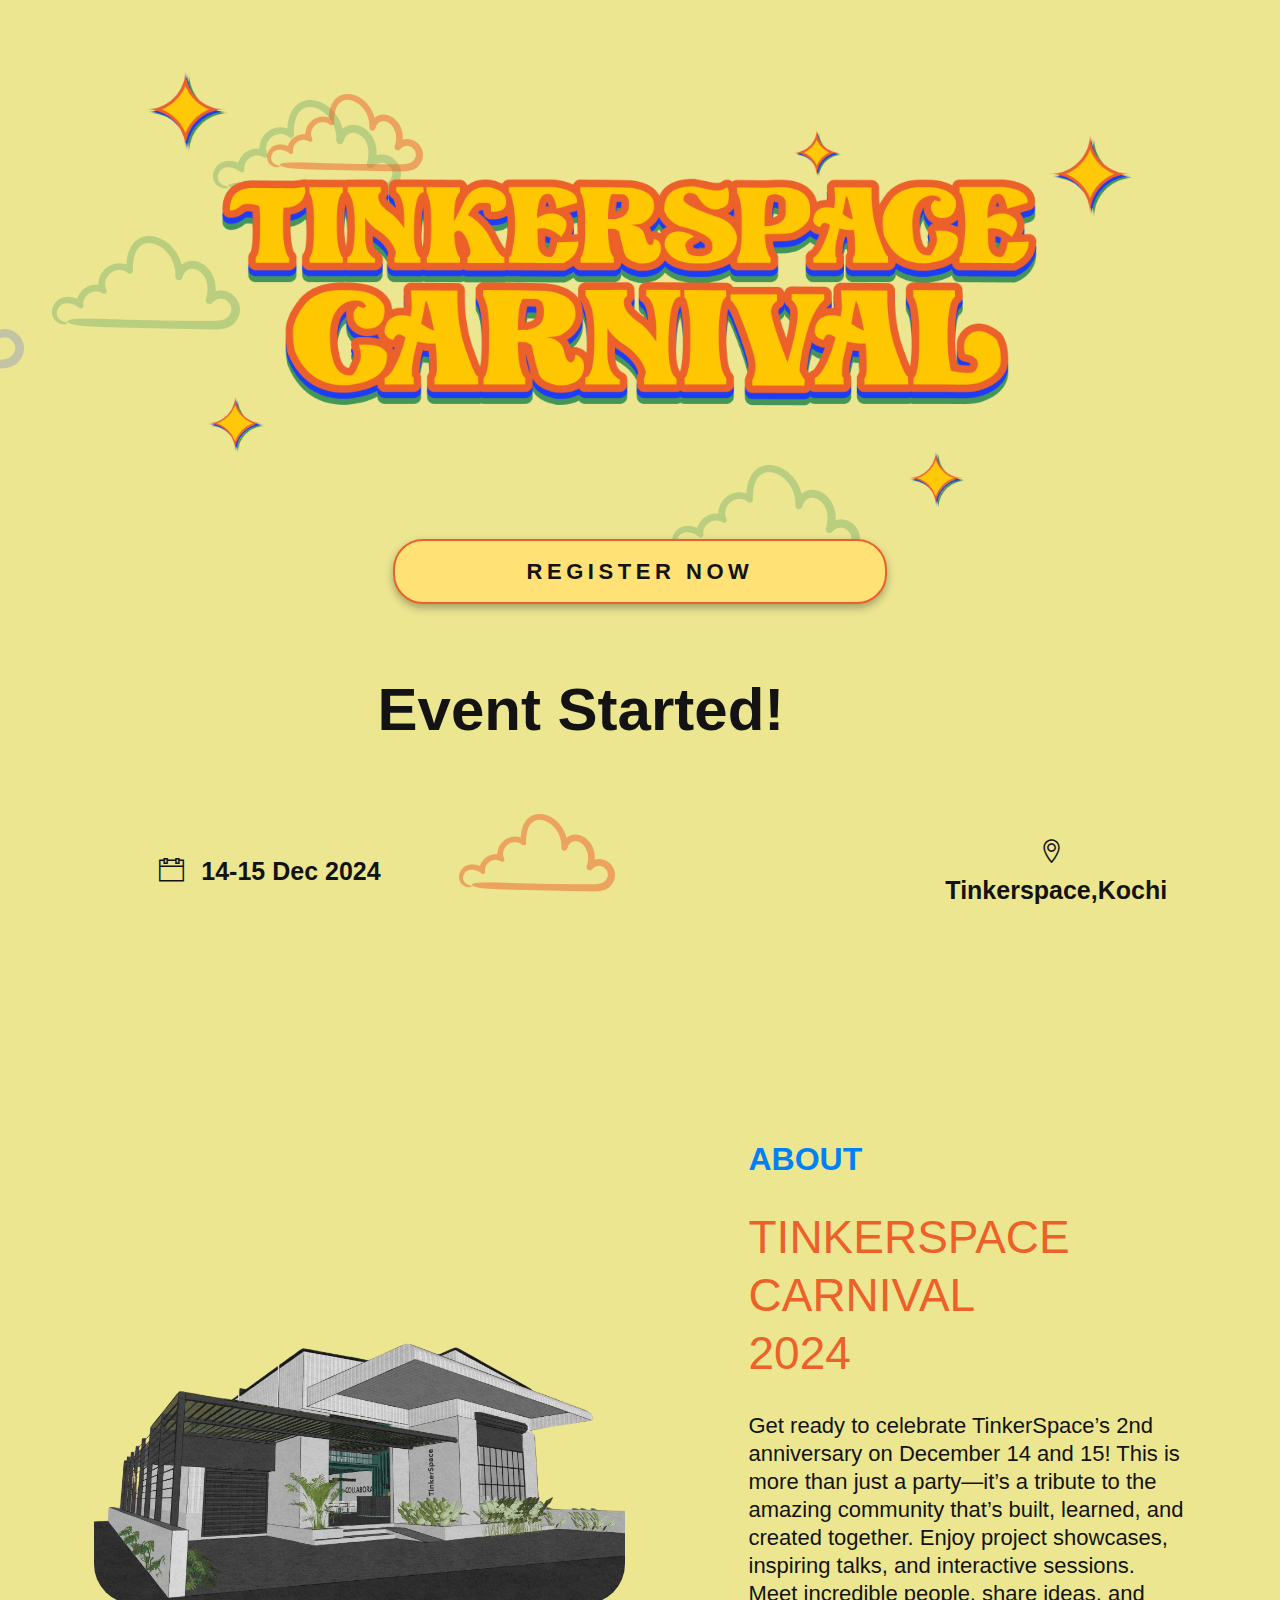
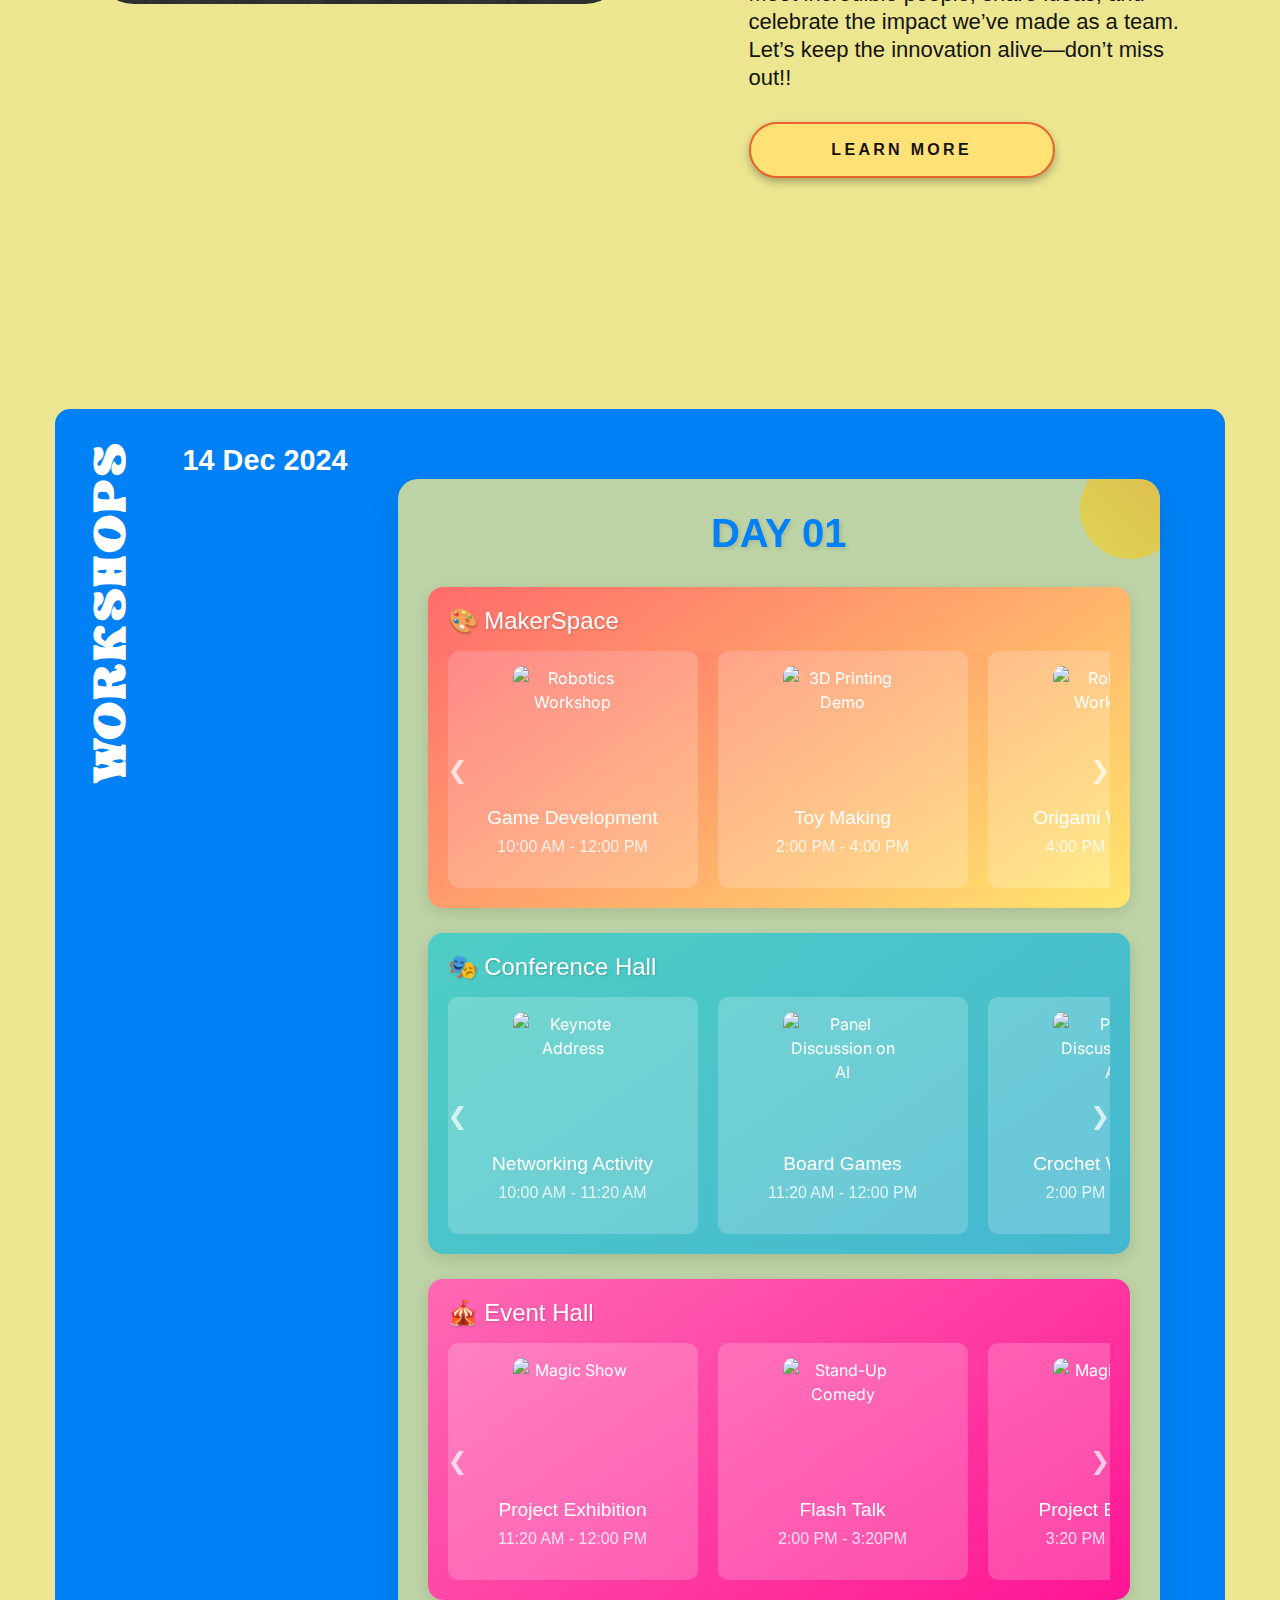
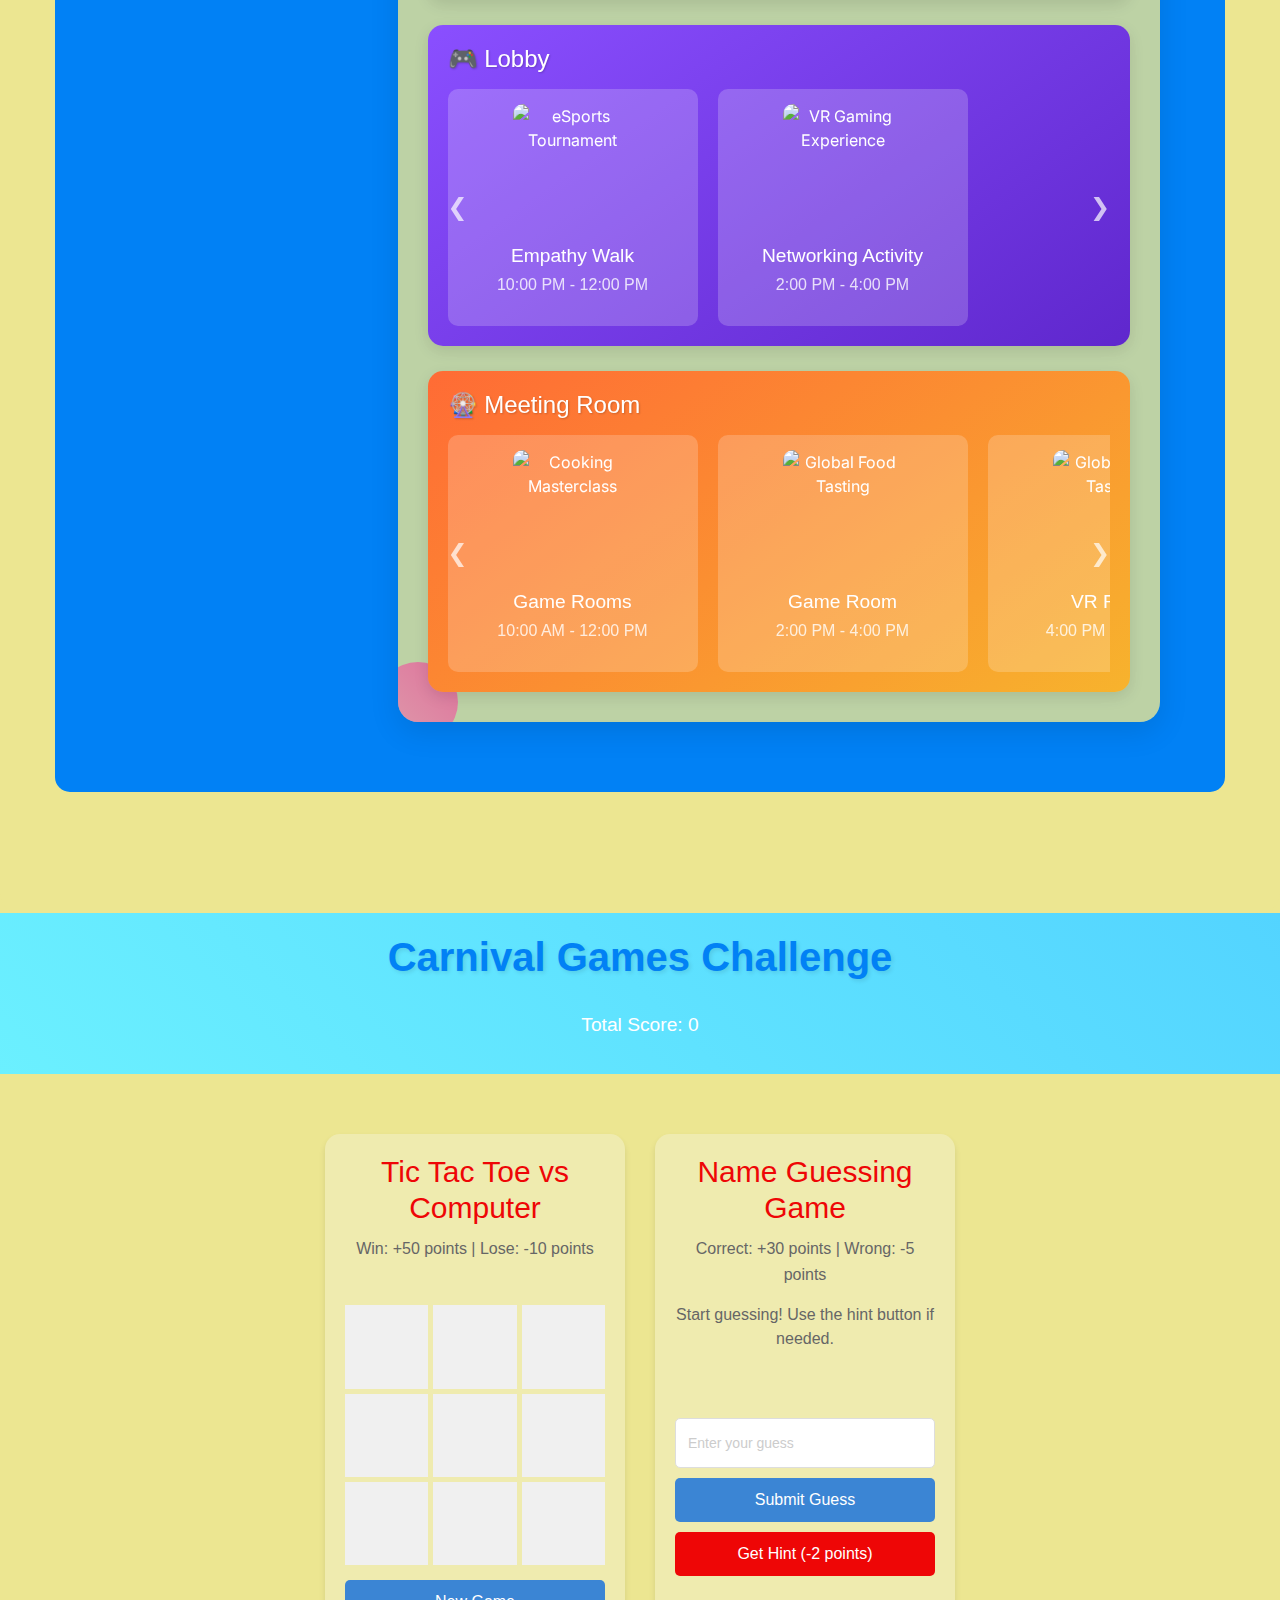
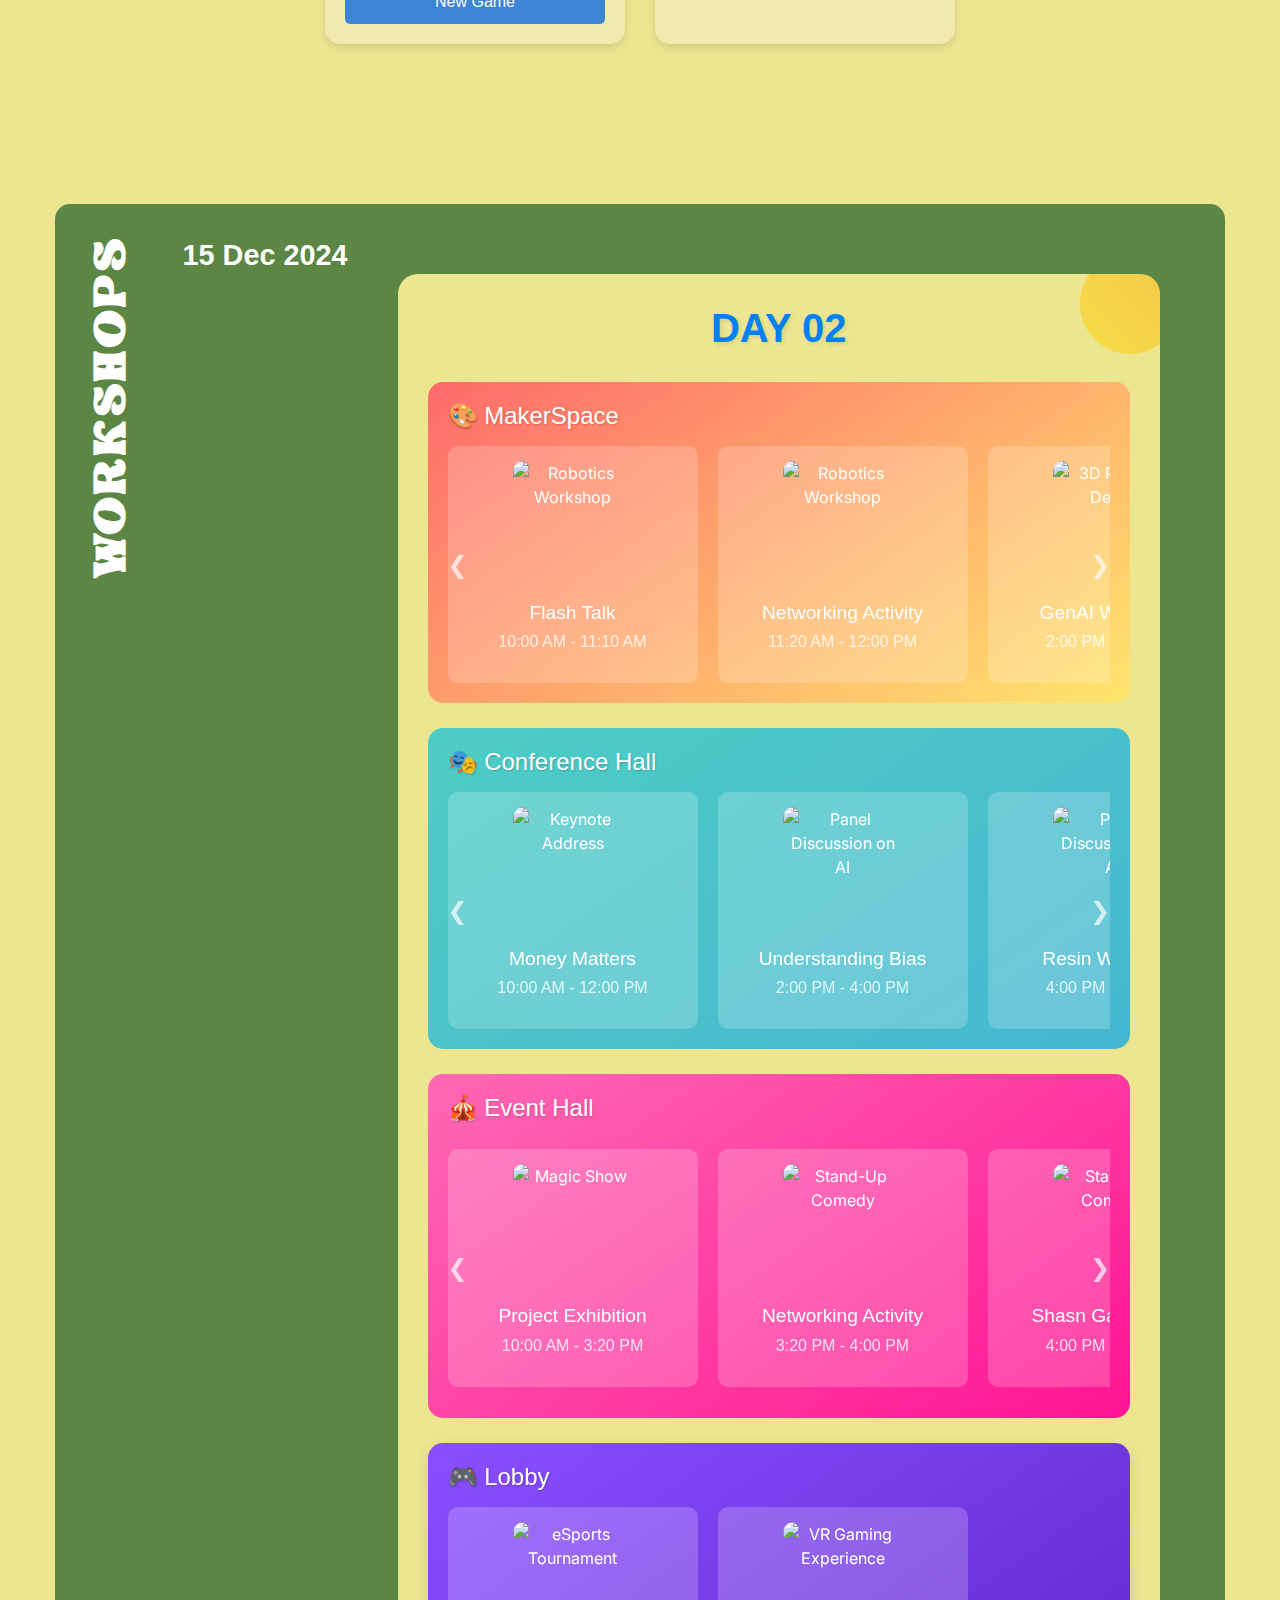
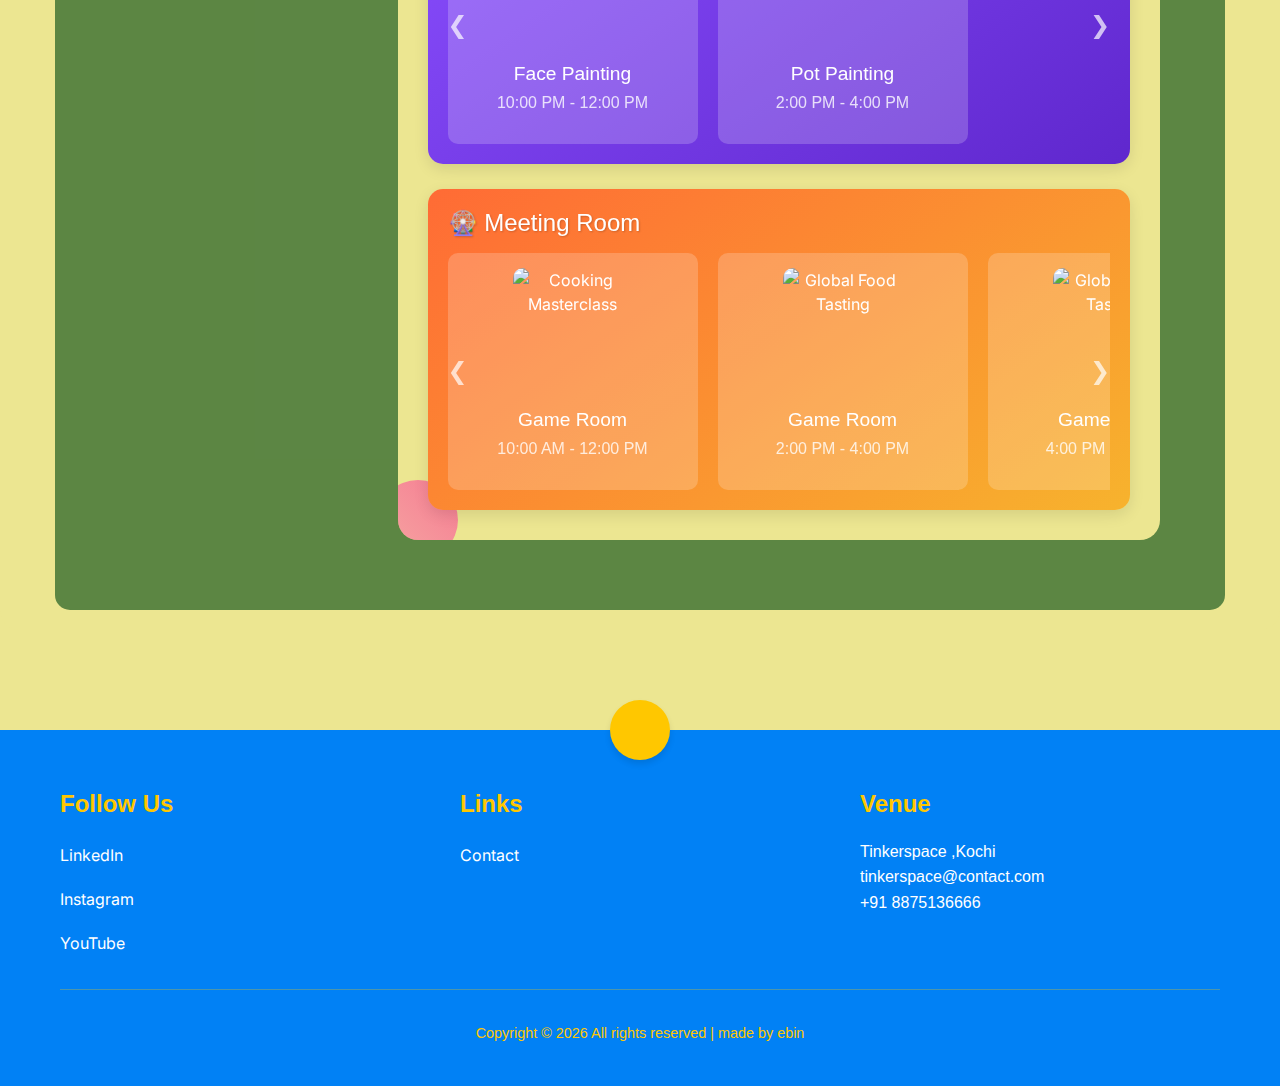
==== index.html @ ffd89ee0 "Update index.html" ====
<!DOCTYPE html>
<html class="no-js" lang="zxx">
  <head>
    <meta charset="utf-8" />
    <meta http-equiv="x-ua-compatible" content="ie=edge" />
    <title>Tinkerspace Carnival</title>
    <meta name="description" content="" />
    <meta name="viewport" content="width=device-width, initial-scale=1" />

    <!-- <link rel="manifest" href="site.webmanifest"> -->
    <link rel="shortcut icon" type="image/x-icon" href="img/favicon.png" />
    <!-- Place favicon.ico in the root directory -->

    <!-- CSS here -->
    <link rel="stylesheet" href="css/bootstrap.min.css" />
    <link rel="stylesheet" href="css/owl.carousel.min.css" />
    <link rel="stylesheet" href="css/magnific-popup.css" />
    <link rel="stylesheet" href="css/font-awesome.min.css" />
    <link rel="stylesheet" href="css/themify-icons.css" />
    <link rel="stylesheet" href="css/nice-select.css" />
    <link rel="stylesheet" href="css/flaticon.css" />
    <link rel="stylesheet" href="css/animate.css" />
    <link rel="stylesheet" href="css/style.css" />
    <link href="https://api.fontshare.com/v2/css?f[]=clash-display@300,400,500,600&display=swap" rel="stylesheet"> 
    <!-- <link rel="stylesheet" href="css/responsive.css"> -->
  </head>

  <body>
    
    <style>
        
        @import url('https://fonts.googleapis.com/css2?family=Inter:wght@400;600;800&display=swap');

        * {
            margin: 0;
            padding: 0;
            box-sizing: border-box;
        }

       

        @keyframes backgroundShift {
            0% { background-position: 0% 50%; }
            50% { background-position: 100% 50%; }
            100% { background-position: 0% 50%; }
        }

        @keyframes bounce {
            0%, 100% { transform: translateY(0); }
            50% { transform: translateY(-10px); }
        }

        @keyframes float {
            0%, 100% { transform: translateY(0); }
            50% { transform: translateY(-15px); }
        }

        .carnival-container {
            max-width: 1200px;
            width: 100%;
            padding: 30px;
            border-radius: 20px;
            background: rgba(236, 230, 145, 0.8);
            backdrop-filter: blur(10px);
            position: relative;
            overflow: hidden;
            box-shadow: 0 10px 30px rgba(0,0,0,0.1);
        }

        .decorative-circle-1, .decorative-circle-2 {
            position: absolute;
            border-radius: 50%;
            opacity: 0.5;
            z-index: -1;
        }

        .decorative-circle-1 {
            top: -20px;
            right: -20px;
            width: 100px;
            height: 100px;
            background: linear-gradient(45deg, #FFD700, #FFA500);
            animation: float 3s ease-in-out infinite;
        }

        .decorative-circle-2 {
            bottom: -20px;
            left: -20px;
            width: 80px;
            height: 80px;
            background: linear-gradient(45deg, #FF69B4, #FF1493);
            animation: float 4s ease-in-out infinite;
        }

        .carnival-title {
            color: #0181F5;
            text-align: center;
            margin-bottom: 30px;
            font-size: 2.5rem;
            font-weight: 800;
            text-shadow: 2px 2px 4px rgba(0,0,0,0.1);
            animation: bounce 2s ease-in-out infinite;
        }

        .events-grid {
            display: grid;
            gap: 25px;
        }

        .event-section {
            padding: 20px;
            border-radius: 15px;
            position: relative;
            overflow: hidden;
            box-shadow: 0 5px 15px rgba(0,0,0,0.1);
        }

        .event-section h3 {
            color: #fff;
            margin: 0 0 15px 0;
            font-size: 1.5rem;
            text-shadow: 1px 1px 2px rgba(0,0,0,0.2);
            display: flex;
            align-items: center;
        }

        .carousel {
            position: relative;
            width: 100%;
            overflow: hidden;
        }

        .carousel-container {
            display: flex;
            flex-direction: row;
            align-items: center;
            gap: 20px;
            transition: transform 0.5s ease;
            width: 100%;
        }

        .carousel-item {
            flex: 0 0 auto;
            display: flex;
            flex-direction: column;
            align-items: center;
            text-align: center;
            gap: 10px;
            background: rgba(255,255,255,0.2);
            padding: 15px;
            border-radius: 10px;
            width: 250px;
        }

        .carousel-item img {
            width: 120px;
            height: 120px;
            object-fit: cover;
            border-radius: 10px;
            margin-bottom: 10px;
        }

        .carousel-item div {
            display: flex;
            flex-direction: column;
            align-items: center;
            width: 100%;
        }

        .carousel-item h4 {
            color: #fff;
            margin-bottom: 5px;
            font-size: 1.2rem;
        }

        .carousel-item p {
            color: rgba(255,255,255,0.8);
            font-size: 1rem;
        }

        .carousel-button {
            position: absolute;
            top: 50%;
            transform: translateY(-50%);
            background: none;
            border: none;
            color: white;
            font-size: 24px;
            cursor: pointer;
            z-index: 10;
            opacity: 0.7;
            transition: opacity 0.3s ease;
        }

        .carousel-button:hover {
            opacity: 1;
        }

        .carousel-button.left {
            left: 0;
        }

        .carousel-button.right {
            right: 0;
        }

        #carousel-makespace { background: linear-gradient(145deg, #FF6B6B, #FFE66D); }
        #carousel-conference { background: linear-gradient(145deg, #4ECDC4, #45B7D1); }
   
  </style>

    <!-- slider_area_start -->
    <div
      class="slider_area slider_bg_1"
      style="display: flex; justify-content: space-evenly"
    >
      <div class="slider_text">
        <div class="container">
          <div class="position_relv">
            <!-- <h1 class="opcity_text d-none d-lg-block">CONFIRENCE</h1> -->
            <div class="row" style="display: flex; justify-content: center; ">
              <div class="col-xl-11">
                <div class="title_text">
                  <img src="./img/Group 52.png" alt="" />
                  <a href="https://app.tinkerhub.org/event/OCGC5CJ9HO" class="boxed-btn-white" target="_blank" rel="noopener noreferrer">REGISTER NOW</a>
                </div>
              </div>
            </div>
          </div>
        </div>
        <div class="clouds-container">
            <img src="./img/Vector (3).png" class="cloud" alt="Cloud 1" />
            <img src="./img/Vector (2).png" class="cloud" alt="Cloud 2" />
            <img src="./img/Vector (1).png" class="cloud" alt="Cloud 3" />
            <img src="./img/Vector (2).png" class="cloud" alt="Cloud 2" />
            <img src="./img/Vector (1).png" class="cloud" alt="Cloud 3" />
            <img src="./img/Vector (2).png" class="cloud" alt="Cloud 2" />

            
          </div>
      </div>

      <div class="countDOwn_area">
        <div
          class="container"
          style="display: flex;flex-direction: column; justify-content: space-between;align-items: center;">
          <div id="countdown" class="col-xl-3 col-md-6 col-lg-3" style="margin-bottom: 80px;">
    <span id="timer">
      <div class="timer-inner">
        <span class="time-unit">33<span class="time-label">D</span></span>
        <span class="time-unit">45<span class="time-label">H</span></span>
        <span class="time-unit">56<span class="time-label">M</span></span>
        <span class="time-unit">46<span class="time-label">S</span></span>
    </div>
    </span>
</div>
<div class="location">
  <div class="col-xl-4 col-md-6 col-lg-4">
    <div class="single_date">
      <i class="ti-calendar"></i>
      <span>14-15 Dec 2024</span>
    </div>

  </div>
  <div class="col-xl-3 col-md-6 col-lg-3">


    <div class="single_date">
      <i class="ti-location-pin"></i>
      <a href="https://maps.app.goo.gl/u5Buiwaz6CkWv7rTA" target="_blank" rel="noopener noreferrer">Tinkerspace,Kochi</a>
      <!-- <span>City Hall, New York City</span> -->
    </div>
  </div>
</div>

          <!-- <div class="col-xl-5 col-md-12 col-lg-5">
                        <span id="clock"></span>
                    </div> -->
          
        </div>
      </div>
    </div>
    <!-- slider_area_end -->

    <!-- about_area_start -->
    <div class="about_area">
      <div class="shape-1 d-none d-xl-block">
        <img src="img/about/shap1.png" alt="" />
      </div>
      <div class="shape-2 d-none d-xl-block">
        <img src="img/about/shap2.png" alt="" />
      </div>
      <div class="container" style="max-width: 90%;">
        <div class="row align-items-center">
          <div class="col-xl-6 col-md-6">
            <div class="about_thumb">
              <img src="img/tinkerspacedd41ed-removebg.png" alt="" />
            </div>
          </div>
          <div class="col-xl-5 offset-xl-1 col-md-6">
            <div class="about_info">
              <div class="section_title">
                <h2 style="color:  #0181F5; margin-bottom: 30px; font-size: 2.0rem; font-weight: 900; position: relative; ">
                  ABOUT 
             </h2>
                <h3>
                  TINKERSPACE <br />
                  CARNIVAL<br />
                  2024
                </h3>
              </div>
              <p>
                Get ready to celebrate TinkerSpace’s 2nd anniversary on December 14 and 15! This is more than just a party—it’s a tribute to the amazing community that’s built, learned, and created together. Enjoy project showcases, inspiring talks, and interactive sessions. Meet incredible people, share ideas, and celebrate the impact we’ve made as a team. Let’s keep the innovation alive—don’t miss out!!
              </p>
              <a href="https://tinkerhub.frappe.cloud/tinkerspace" class="boxed-btn-white about" target="_blank" rel="noopener noreferrer">LEARN MORE</a>
            </div>
          </div>
        </div>
      </div>
    </div>
    <!-- about_area_end -->




<!-- Event Area Section -->
<div class="event_area" style="background-color: #ece691; padding:1px; border-radius: 20px;">
  <div class="container" style="max-width: 1200px; margin: auto;">
    <!-- Header Section -->
    <div class="double_line">
      <div class="row" style="background-color: #0181F5; border-radius: 15px; padding: 30px;">
        <h1 class="vr_text d-lg-block" style="color: #fff; font-size: 2.5rem; letter-spacing: 5px; text-align: center; margin-bottom: 30px;">WORKSHOPS</h1>

        <!-- Date Section -->
        <div class="col-xl-3 col-lg-3" style="text-align: center;">
          <div class="date" style="color: #fff; font-size: 1.8rem; font-weight: bold;">14 Dec 2024</div>
        </div>

        <!-- Day Information -->
        <div class="col-xl-9 col-lg-9" style="color: #fff;">
          <!-- Workshop Sessions -->
         
          <section style="font-family: 'Inter', system-ui, -apple-system, sans-serif;
         
          min-height: 100vh;
          display: flex;
          justify-content: center;
          align-items: center;
          padding: 40px 20px;
          animation: backgroundShift 20s ease infinite; ">
            <div class="carnival-container">
                <div class="decorative-circle-1"></div>
                <div class="decorative-circle-2"></div>
                
                <h2 class="carnival-title">DAY 01 </h2>
                
                <div class="events-grid">
                    <!-- MakerSpace Section -->
                    <div class="event-section" style="background: linear-gradient(145deg, #FF6B6B, #FFE66D);">
                        <h3>🎨 MakerSpace</h3>
                        <div class="carousel" id="carousel-makespace">
                            <div class="carousel-container">
                                <div class="carousel-item">
                                    <img src="https://i.ibb.co/mHPHfDj/game-design.png" alt="Robotics Workshop">
                                    <div>
                                        <h4>Game Development</h4>
                                        <p>10:00 AM - 12:00 PM</p>
                                    </div>
                                </div>
                                <div class="carousel-item">
                                    <img src="https://i.ibb.co/Vgpb174/Instagram-post-18-8.png" alt="3D Printing Demo">
                                    <div>
                                        <h4>Toy Making</h4>
                                        <p>2:00 PM - 4:00 PM</p>
                                    </div>
                                </div>
                                <div class="carousel-item">
                                  <img src="https://i.ibb.co/Bs37chd/origami.png" alt="Robotics Workshop">
                                  <div>
                                      <h4>Origami Workshop</h4>
                                      <p>4:00 PM - 6:00 PM</p>
                                  </div>
                              </div>
                            </div>
                            <button class="carousel-button left" onclick="moveCarousel('carousel-makespace', 'left')">&#10094;</button>
                            <button class="carousel-button right" onclick="moveCarousel('carousel-makespace', 'right')">&#10095;</button>
                        </div>
                    </div>
        
                    <!-- Conference Hall Section -->
                    <div class="event-section" style="background: linear-gradient(145deg, #4ECDC4, #45B7D1);">
                        <h3>🎭 Conference Hall</h3>
                        <div class="carousel" id="carousel-conference">
                            <div class="carousel-container">
                                <div class="carousel-item">
                                    <img src="https://www.eventible.com/learning/wp-content/uploads/2023/08/panel-discussions-1024x517.png" alt="Keynote Address">
                                    <div>
                                        <h4>Networking Activity</h4>
                                        <p>10:00 AM - 11:20 AM</p>
                                    </div>
                                </div>
                                <div class="carousel-item">
                                    <img src="https://encrypted-tbn0.gstatic.com/images?q=tbn:ANd9GcRZAAQewtAO_UjGYnnHoAHEwduPutz80Muf2g&s" alt="Panel Discussion on AI">
                                    <div>
                                        <h4>Board Games</h4>
                                        <p>11:20 AM -  12:00 PM</p>
                                    </div>
                                </div>
                                <div class="carousel-item">
                                  <img src="https://i.ibb.co/mbthGF1/crochet.png" alt="Panel Discussion on AI">
                                  <div>
                                      <h4>Crochet Workshop</h4>
                                      <p>2:00 PM -  4:00 PM</p>
                                  </div>
                              </div>
                              <div class="carousel-item">
                                <img src="https://media.licdn.com/dms/image/v2/D5622AQHCzC59LQEA4A/feedshare-shrink_800/feedshare-shrink_800/0/1733634916537?e=2147483647&v=beta&t=KnzVZKJSzAFVcW3_v2NfNRe312MQJwdpftwUKFp0TUw" alt="Panel Discussion on AI">
                                <div>
                                    <h4>Design Literacy</h4>
                                    <p>4:00 PM -  6:00 PM</p>
                                </div>
                            </div>
                            </div>
                            <button class="carousel-button left" onclick="moveCarousel('carousel-conference', 'left')">&#10094;</button>
                            <button class="carousel-button right" onclick="moveCarousel('carousel-conference', 'right')">&#10095;</button>
                        </div>
                    </div>
        
                    <!-- Event Hall Section -->
                    <div class="event-section" style="background: linear-gradient(145deg, #FF69B4, #FF1493);">
                        <h3>🎪 Event Hall</h3>
                        <div class="carousel" id="carousel-event">
                            <div class="carousel-container">
                                <div class="carousel-item">
                                    <img src="https://pbs.twimg.com/media/GeGdTsQakAIBjwJ.jpg" alt="Magic Show">
                                    <div>
                                        <h4>Project Exhibition</h4>
                                        <p>11:20 AM - 12:00 PM</p>
                                    </div>
                                </div>
                                <div class="carousel-item">
                                    <img src="https://i.ibb.co/9nn7CNt/flash.png" alt="Stand-Up Comedy">
                                    <div>
                                        <h4>Flash Talk</h4>
                                        <p>2:00 PM - 3:20PM</p>
                                    </div>
                                </div>
                                <div class="carousel-item">
                                    <img src="https://pbs.twimg.com/media/GeGdTsQakAIBjwJ.jpg" alt="Magic Show">
                                    <div>
                                        <h4>Project Exhibition</h4>
                                        <p>3:20 PM - 4:00 PM</p>
                                    </div>
                                </div>
                                <div class="carousel-item">
                                  <img src="https://i.ibb.co/9nn7CNt/flash.png" alt="Stand-Up Comedy">
                                  <div>
                                      <h4>Flash Talk</h4>
                                      <p>4:00 PM - 5:20PM</p>
                                  </div>
                              </div>
                              <div class="carousel-item">
                                <img src="https://www.eventible.com/learning/wp-content/uploads/2023/08/panel-discussions-1024x517.png" alt="Keynote Address">
                                <div>
                                    <h4>Networking Activity</h4>
                                    <p>5:20 PM - 6:00 PM</p>
                                </div>
                            </div>
                            <div class="carousel-item">
                              <img src="https://media.licdn.com/dms/image/v2/D5622AQEnWeGJ3MuwIQ/feedshare-shrink_800/feedshare-shrink_800/0/1733761893569?e=2147483647&v=beta&t=COiPd68nV9meqPE1lIAk_wYladBfWZRkH2aDj1lpqaQ" alt="Keynote Address">
                              <div>
                                  <h4>Saas Tech Stand-Up </h4>
                                  <p>6:00 PM - 8:00 PM</p>
                              </div>
                          </div>
                            </div>
                            <button class="carousel-button left" onclick="moveCarousel('carousel-event', 'left')">&#10094;</button>
                            <button class="carousel-button right" onclick="moveCarousel('carousel-event', 'right')">&#10095;</button>
                        </div>
                    </div>

                                <!-- Lobby -->
            <div class="event-section" style="background: linear-gradient(145deg, #8A4FFF, #5F27CD);">
              <h3>🎮 Lobby</h3>
              <div class="carousel" id="carousel-gaming">
                  <div class="carousel-container">
                      <div class="carousel-item">
                          <img src="https://ucare.inhersight.com/782902c7-fda7-461e-9086-d8b2e01445fe/-/format/auto/-/quality/lighter/-/progressive/yes/-/resize/800x/" alt="eSports Tournament">
                          <div>
                              <h4>Empathy Walk</h4>
                              <p>10:00 PM - 12:00 PM</p>
                          </div>
                      </div>
                      <div class="carousel-item">
                          <img src="https://www.eventible.com/learning/wp-content/uploads/2023/08/panel-discussions-1024x517.png" alt="VR Gaming Experience">
                          <div>
                              <h4>Networking Activity</h4>
                              <p>2:00 PM - 4:00 PM</p>
                          </div>
                      </div>
                  </div>
                  <button class="carousel-button left" onclick="moveCarousel('carousel-gaming', 'left')">&#10094;</button>
                  <button class="carousel-button right" onclick="moveCarousel('carousel-gaming', 'right')">&#10095;</button>
              </div>
          </div>

          <!-- Meeting Room -->
          <div class="event-section" style="background: linear-gradient(145deg, #FF6B35, #F7B32D);">
              <h3> 🎡  Meeting Room</h3>
              <div class="carousel" id="carousel-food">
                  <div class="carousel-container">
                      <div class="carousel-item">
                          <img src="https://img.freepik.com/free-vector/cartoon-gamer-room-illustration_23-2148916747.jpg" alt="Cooking Masterclass">
                          <div>
                              <h4>Game Rooms</h4>
                              <p>10:00 AM - 12:00 PM</p>
                          </div>
                      </div>
                      <div class="carousel-item">
                          <img src="https://encrypted-tbn0.gstatic.com/images?q=tbn:ANd9GcQZxhqwUj0ZR-XEw0D9sSRj2-Jb-siZb_VrkQ&s" alt="Global Food Tasting">
                          <div>
                              <h4>Game Room</h4>
                              <p>2:00 PM - 4:00 PM</p>
                          </div>
                      </div>

                      <div class="carousel-item">
                        <img src="https://bloximages.newyork1.vip.townnews.com/appeal-democrat.com/content/tncms/assets/v3/editorial/6/74/674fceba-db22-11ed-b4e4-fb89fe525939/6439ec40ac95d.image.jpg?resize=1200%2C900" alt="Global Food Tasting">
                        <div>
                            <h4>VR Room</h4>
                            <p>4:00 PM - 6:00 PM</p>
                        </div>
                    </div>
                  </div>
                  <button class="carousel-button left" onclick="moveCarousel('carousel-food', 'left')">&#10094;</button>
                  <button class="carousel-button right" onclick="moveCarousel('carousel-food', 'right')">&#10095;</button>
              </div>
          </div>
                </div>
            </div>
        
            <script>
                function moveCarousel(carouselId, direction) {
                    const carousel = document.getElementById(carouselId);
                    const carouselContainer = carousel.querySelector('.carousel-container');
                    const items = carouselContainer.querySelectorAll('.carousel-item');
                    let currentIndex = parseInt(carousel.dataset.index) || 0;
        
                    if (direction === 'left') {
                        currentIndex = (currentIndex === 0) ? items.length - 1 : currentIndex - 1;
                    } else {
                        currentIndex = (currentIndex === items.length - 1) ? 0 : currentIndex + 1;
                    }
        
                    carousel.dataset.index = currentIndex;
                    const offset = -currentIndex * (items[0].offsetWidth + 20);
                    carouselContainer.style.transform = `translateX(${offset}px)`;
                }
            </script>
        </section>

        </div>
      </div>
    </div>
  </div>
</div>
















<section style="font-family: 'Arial', sans-serif; background: #ece691; margin: 0; padding: 0;">
  <!-- Header -->
  <header style="background: linear-gradient(45deg, #6bf0ff, #53d4ff); color: white; text-align: center; padding: 20px;">
      <h1 style="margin: 0; text-shadow: 2px 2px 4px rgba(0,0,0,0.3);"></h1>
      <h2 class="carnival-title">Carnival Games Challenge</h2>
      <div style="margin: 15px 0; font-size: 1.2em;">
          Total Score: <span id="total-score">0</span>
      </div>
  </header>

  <!-- Games Container -->
  <div style="display: flex; flex-wrap: wrap; justify-content: center; gap: 30px; padding: 60px;">
      <!-- Tic Tac Toe -->
      <div style="background: #efebaf; padding: 20px; border-radius: 15px; box-shadow: 0 4px 6px rgba(0,0,0,0.1); width: 300px;">
          <h2 style="color: #ee0606; text-align: center; margin-bottom: 10px;">Tic Tac Toe vs Computer</h2>
          <p style="text-align: center; color: #666;">Win: +50 points | Lose: -10 points</p>
          <div id="game-status" style="text-align: center; margin: 10px 0; min-height: 20px; color: #3b85d4; font-weight: bold;"></div>
          <div id="tictactoe" style="display: grid; grid-template-columns: repeat(3, 1fr); gap: 5px; margin-bottom: 15px;">
          </div>
          <button onclick="resetTicTacToe()" style="width: 100%; background-color: #3b85d4; color: white; border: none; padding: 10px; border-radius: 5px; cursor: pointer;">
              New Game
          </button>
      </div>

      <!-- Name Guessing Game -->
      <div style="background-color: #efebaf; padding: 20px; border-radius: 15px; box-shadow: 0 4px 6px rgba(0,0,0,0.1); width: 300px;">
          <h2 style="color:#ee0606; text-align: center; margin-bottom: 10px;">Name Guessing Game</h2>
          <p style="text-align: center; color: #666;">Correct: +30 points | Wrong: -5 points</p>
          <div id="name-hints" style="text-align: center; margin: 15px 0; min-height: 60px; color: #666;"></div>
          <div id="name-feedback" style="text-align: center; margin: 10px 0; min-height: 20px; font-weight: bold;"></div>
          <input type="text" id="name-guess" style="width: 100%; padding: 12px; margin: 10px 0; border: 1px solid #ddd; border-radius: 5px;" placeholder="Enter your guess">
          <button onclick="checkName()" style=" width: 100%; background-color: #3b85d4; color: white; border: none; padding: 10px; border-radius: 5px; cursor: pointer; margin-bottom: 10px;">
              Submit Guess
          </button>
          <button onclick="getHint()" style="width: 100%; background-color: #ee0606; color: white; border: none; padding: 10px; border-radius: 5px; cursor: pointer;">
              Get Hint (-2 points)
          </button>
      </div>
  </div>

  <script>
      let totalScore = 0;
      
      // Tic Tac Toe Implementation
      let gameBoard = ['', '', '', '', '', '', '', '', ''];
      let gameActive = true;
      const winPatterns = [
          [0, 1, 2], [3, 4, 5], [6, 7, 8],
          [0, 3, 6], [1, 4, 7], [2, 5, 8],
          [0, 4, 8], [2, 4, 6]
      ];

      function createTicTacToe() {
          const board = document.getElementById('tictactoe');
          board.innerHTML = '';
          for (let i = 0; i < 9; i++) {
              const cell = document.createElement('div');
              cell.style.backgroundColor = '#f0f0f0';
              cell.style.aspectRatio = '1';
              cell.style.display = 'flex';
              cell.style.alignItems = 'center';
              cell.style.justifyContent = 'center';
              cell.style.fontSize = '2em';
              cell.style.cursor = 'pointer';
              cell.onclick = () => makeMove(i);
              board.appendChild(cell);
          }
          updateBoard();
      }

      function makeMove(index) {
          if (gameBoard[index] === '' && gameActive) {
              gameBoard[index] = 'X';
              updateBoard();
              
              if (checkWinner('X')) {
                  document.getElementById('game-status').textContent = 'You Won! 🎉';
                  document.getElementById('game-status').style.color = '#4ECDC4';
                  updateScore(50);
                  gameActive = false;
                  return;
              }
              
              if (gameBoard.includes('')) {
                  setTimeout(computerMove, 500);
              } else {
                  document.getElementById('game-status').textContent = "It's a Draw!";
                  gameActive = false;
              }
          }
      }

      function computerMove() {
          // Try to win
          for (let i = 0; i < 9; i++) {
              if (gameBoard[i] === '') {
                  gameBoard[i] = 'O';
                  if (checkWinner('O')) {
                      updateBoard();
                      document.getElementById('game-status').textContent = 'Computer Wins!';
                      document.getElementById('game-status').style.color = '#FF6B6B';
                      updateScore(-10);
                      gameActive = false;
                      return;
                  }
                  gameBoard[i] = '';
              }
          }

          // Try to block player
          for (let i = 0; i < 9; i++) {
              if (gameBoard[i] === '') {
                  gameBoard[i] = 'X';
                  if (checkWinner('X')) {
                      gameBoard[i] = 'O';
                      updateBoard();
                      return;
                  }
                  gameBoard[i] = '';
              }
          }

          // Take center if available
          if (gameBoard[4] === '') {
              gameBoard[4] = 'O';
              updateBoard();
              return;
          }

          // Take random available spot
          let emptyCells = gameBoard.reduce((acc, cell, idx) => 
              cell === '' ? [...acc, idx] : acc, []);
          let randomCell = emptyCells[Math.floor(Math.random() * emptyCells.length)];
          gameBoard[randomCell] = 'O';
          updateBoard();
      }

      function checkWinner(player) {
          return winPatterns.some(pattern => 
              pattern.every(index => gameBoard[index] === player)
          );
      }

      function updateBoard() {
          const cells = document.getElementById('tictactoe').children;
          for (let i = 0; i < cells.length; i++) {
              cells[i].textContent = gameBoard[i];
              if (gameBoard[i] === 'X') {
                  cells[i].style.color = '#4ECDC4';
              } else if (gameBoard[i] === 'O') {
                  cells[i].style.color = '#FF6B6B';
              }
          }
      }

      function resetTicTacToe() {
          gameBoard = ['', '', '', '', '', '', '', '', ''];
          gameActive = true;
          document.getElementById('game-status').textContent = '';
          createTicTacToe();
      }

      // Name Guessing Game Implementation
      const names = [
    { name: 'ALBERT EINSTEIN', hints: ['Famous physicist', 'Developed theory of relativity', 'E = mc²', 'German-born scientist', 'Nobel laureate in Physics'] },
    { name: 'WILLIAM SHAKESPEARE', hints: ['Famous playwright', 'Wrote Romeo and Juliet', 'The Bard', 'From Stratford-upon-Avon', 'Author of 39 plays'] },
    { name: 'LUDWIG VAN BEETHOVEN', hints: ['Classical composer', 'Became deaf', 'Wrote Ninth Symphony', 'German composer', 'Bridge between Classical and Romantic eras'] },
    { name: 'MARTIN LUTHER KING JR.', hints: ['Civil rights leader', 'Famous for his “I Have a Dream” speech', 'Advocated for nonviolent protest', 'Awarded the Nobel Peace Prize'] },
    { name: 'ISAAC NEWTON', hints: ['Mathematician and physicist', 'Formulated the laws of motion', 'Invented calculus', 'Author of Principia Mathematica'] },
    { name: 'CHARLES DARWIN', hints: ['Naturalist', 'Developed the theory of evolution', 'Wrote On the Origin of Species', 'Studied finches in the Galapagos'] },
    { name: 'MARIE CURIE', hints: ['Physicist and chemist', 'Pioneered research on radioactivity', 'First woman to win a Nobel Prize', 'Conducted research on radium and polonium'] },
    { name: 'FLORENCE NIGHTINGALE', hints: ['Founder of modern nursing', 'Pioneered nursing education', 'Improved sanitation in hospitals', 'Known as the Lady with the Lamp'] },
    { name: 'WALTER DISNEY', hints: ['Animator and film producer', 'Founder of The Walt Disney Company', 'Created Mickey Mouse', 'Revolutionized animated films'] },
    { name: 'PABLO PICASSO', hints: ['Spanish painter', 'Co-founder of Cubism', 'Created the painting Guernica', 'One of the most influential artists of the 20th century'] },
    { name: 'LEONARDO DA VINCI', hints: ['Renaissance polymath', 'Artist of Mona Lisa and The Last Supper', 'Inventor, engineer, and architect', 'Known for his notebooks filled with sketches'] },
    { name: 'GALILEO GALILEI', hints: ['Italian astronomer', 'Made significant improvements to the telescope', 'Father of modern science', 'Supported the heliocentric model of the solar system'] }
];
      
      let currentName = null;
      let currentHints = [];
      let hintIndex = 0;

      function startNameGame() {
          const randomIndex = Math.floor(Math.random() * names.length);
          currentName = names[randomIndex];
          currentHints = [...currentName.hints];
          hintIndex = 0;
          document.getElementById('name-hints').innerHTML = 'Start guessing! Use the hint button if needed.';
          document.getElementById('name-feedback').textContent = '';
          document.getElementById('name-guess').value = '';
      }

      function getHint() {
          if (hintIndex < currentHints.length) {
              const hintsDiv = document.getElementById('name-hints');
              hintsDiv.innerHTML += `<p>Hint ${hintIndex + 1}: ${currentHints[hintIndex]}</p>`;
              hintIndex++;
              updateScore(-2);
          }
      }

      function checkName() {
          const guess = document.getElementById('name-guess').value.toUpperCase();
          const feedback = document.getElementById('name-feedback');
          
          if (guess === currentName.name) {
              feedback.textContent = '🎉 You Won! Correct answer!';
              feedback.style.color = '#4ECDC4';
              updateScore(30);
              setTimeout(startNameGame, 2000);
          } else {
              feedback.textContent = '❌ Wrong answer. Try again!';
              feedback.style.color = '#FF6B6B';
              updateScore(-5);
          }
      }

      function updateScore(points) {
          totalScore += points;
          document.getElementById('total-score').textContent = totalScore;
      }

      // Initialize games
      createTicTacToe();
      startNameGame();
  </script>
</section>




<!-- Event Area Section -->
<div class="event_area" style="background-color: #ece691; padding: 0px; border-radius: 20px;">
  <div class="container" style="max-width: 1200px; margin: auto;">
    <!-- Header Section -->
    <div class="double_line">
      <div class="row" style="background-color: rgba(39, 99, 39, 0.73); border-radius: 15px; padding: 30px;">
        <h1 class="vr_text d-lg-block" style="color: #fff; font-size: 2.5rem; letter-spacing: 5px; text-align: center; margin-bottom: 30px;">WORKSHOPS</h1>

        <!-- Date Section -->
        <div class="col-xl-3 col-lg-3" style="text-align: center;">
          <div class="date" style="color: #fff; font-size: 1.8rem; font-weight: bold;">15 Dec 2024</div>
        </div>

        <!-- Day Information -->
        <div class="col-xl-9 col-lg-9" style="color: #fff;">
         
          <!-- Workshop Sessions -->
         
    <section style="font-family: 'Inter', system-ui, -apple-system, sans-serif;  margin: 0; padding: 40px 20px; min-height: 100vh; animation: backgroundShift 20s ease infinite;">
      
  
      <section style="max-width: 1200px; margin: 0 auto; padding: 30px; border: none; border-radius: 20px; background: #ece691; backdrop-filter: blur(10px); position: relative; overflow: hidden;">
          
          <!-- Decorative carnival elements -->
          <div style="position: absolute; top: -20px; right: -20px; width: 100px; height: 100px; background: linear-gradient(45deg, #FFD700, #FFA500); border-radius: 50%; opacity: 0.5; animation: float 3s ease-in-out infinite;"></div>
          <div style="position: absolute; bottom: -20px; left: -20px; width: 80px; height: 80px; background: linear-gradient(45deg, #FF69B4, #FF1493); border-radius: 50%; opacity: 0.5; animation: float 4s ease-in-out infinite;"></div>
  
          <h2 style="color:  #0181F5; text-align: center; margin-bottom: 30px; font-size: 2.5rem; font-weight: 800; position: relative; text-shadow: 2px 2px 4px rgba(0,0,0,0.1); animation: bounce 2s ease-in-out infinite; ">
             DAY 02
          </h2>
          
          <div style="display: grid; gap: 25px;">
              <!-- MakerSpace Section -->
              <div style="background: linear-gradient(145deg, #FF6B6B, #FFE66D); padding: 20px; border-radius: 15px; position: relative; overflow: hidden;">
                  <h3 style="color: #fff; margin: 0 0 15px 0; font-size: 1.5rem; text-shadow: 1px 1px 2px rgba(0,0,0,0.2); display: flex; align-items: center;">
                      🎨 MakerSpace
                  </h3>
                  <div class="carousel" id="carousel-akespace">
                      <div class="carousel-container">
                          <div class="carousel-item">
                              <img src="https://i.ibb.co/9nn7CNt/flash.png" alt="Robotics Workshop">
                              <div>
                                  <h4>Flash Talk</h4>
                                  <p>10:00 AM - 11:10 AM</p>
                              </div>
                          </div>
                          <div class="carousel-item">
                            <img src="https://www.eventible.com/learning/wp-content/uploads/2023/08/panel-discussions-1024x517.png" alt="Robotics Workshop">
                            <div>
                                <h4>Networking Activity</h4>
                                <p>11:20 AM - 12:00 PM</p>
                            </div>
                        </div>
                          <div class="carousel-item">
                              <img src="https://i.ibb.co/ZW2dykt/story-of-ai.png" alt="3D Printing Demo">
                              <div>
                                  <h4>GenAI Workshop</h4>
                                  <p>2:00 PM - 4:00 PM</p>
                              </div>
                          </div>
                          <div class="carousel-item">
                            <img src="https://media.licdn.com/dms/image/D4D12AQFiOV5OmWAf6Q/article-cover_image-shrink_720_1280/0/1707192384162?e=2147483647&v=beta&t=d8zQyoJpWqXbo7yQ-0kWjPVYZSXVw71J3e9Tt_TvoE4" alt="3D Printing Demo">
                            <div>
                                <h4>Robotics Workshop</h4>
                                <p>2:00 PM - 4:00 PM</p>
                            </div>
                        </div>
                        <div class="carousel-item">
                          <img src="https://i.ibb.co/9nn7CNt/flash.png" alt="Robotics Workshop">
                          <div>
                              <h4>Flash Talk</h4>
                              <p>4:00 AM - 5:10 AM</p>
                          </div>
                      </div>
                      <div class="carousel-item">
                        <img src="https://www.eventible.com/learning/wp-content/uploads/2023/08/panel-discussions-1024x517.png" alt="Robotics Workshop">
                        <div>
                            <h4>Networking Activity</h4>
                            <p>5:10 AM - 6:00 PM</p>
                        </div>
                    </div>

                      </div>
                      <button class="carousel-button left" onclick="moveCarousel('carousel-akespace', 'left')">&#10094;</button>
                      <button class="carousel-button right" onclick="moveCarousel('carousel-akespace', 'right')">&#10095;</button>
                  </div>
              </div>
  
              <!-- Conference Hall Section -->
              <div style="background: linear-gradient(145deg, #4ECDC4, #45B7D1); padding: 20px; border-radius: 15px; position: relative; overflow: hidden;">
                  <h3 style="color: #fff; margin: 0 0 15px 0; font-size: 1.5rem; text-shadow: 1px 1px 2px rgba(0,0,0,0.2); display: flex; align-items: center;">
                      🎭 Conference Hall
                  </h3>
                  <div class="carousel" id="carousel-onference">
                      <div class="carousel-container">
                          <div class="carousel-item">
                              <img src="https://i.ibb.co/bHQ4zhM/money-matter.png" alt="Keynote Address">
                              <div>
                                  <h4>Money Matters</h4>
                                  <p>10:00 AM - 12:00 PM</p>
                              </div>
                          </div>
                          <div class="carousel-item">
                              <img src="https://encrypted-tbn0.gstatic.com/images?q=tbn:ANd9GcTPNQBk4d5HZzvMD9RcSTbC-kmKALzrprqkI0LQABQ2e0z7HkdFFi8PKvbvml9bLL3QTts&usqp=CAU" alt="Panel Discussion on AI">
                              <div>
                                  <h4>Understanding Bias</h4>
                                  <p>2:00 PM - 4:00 PM</p>
                              </div>
                          </div>
                          <div class="carousel-item">
                            <img src="https://i.ibb.co/nc2tPq1/resin.png" alt="Panel Discussion on AI">
                            <div>
                                <h4>Resin Workshop</h4>
                                <p>4:00 PM - 6:00 PM</p>
                            </div>
                        </div>
                        <div class="carousel-item">
                          <img src="https://appbucket-hoomans.s3.ap-south-1.amazonaws.com/1733815523541242910TV%20-%209.png" alt="Panel Discussion on AI">
                          <div>
                              <h4>TinkerHub Story</h4>
                              <p>6:00 PM - 8:00 PM</p>
                          </div>
                      </div>
                      </div>
                      <button class="carousel-button left" onclick="moveCarousel('carousel-onference', 'left')">&#10094;</button>
                      <button class="carousel-button right" onclick="moveCarousel('carousel-onference', 'right')">&#10095;</button>
                  </div>
              </div>
  
              <!-- Event Hall Section -->
              <div style="background: linear-gradient(145deg, #FF69B4, #FF1493); padding: 20px; border-radius: 15px; position: relative; overflow: hidden;">
                  <h3 style="color: #fff; margin: 0 0 15px 0; font-size: 1.5rem; text-shadow: 1px 1px 2px rgba(0,0,0,0.2); display: flex; align-items: center;">
                      🎪 Event Hall
                  </h3>
                  <div class="carousel" id="carousel-even">
                      <div class="carousel-container">
                          <div class="carousel-item">
                              <img src="https://pbs.twimg.com/media/GeGdTsQakAIBjwJ.jpg" alt="Magic Show">
                              <div>
                                  <h4>Project Exhibition</h4>
                                  <p>10:00 AM - 3:20 PM </p>
                              </div>
                          </div>
                          <div class="carousel-item">
                              <img src="https://www.eventible.com/learning/wp-content/uploads/2023/08/panel-discussions-1024x517.png" alt="Stand-Up Comedy">
                              <div>
                                  <h4>Networking Activity</h4>
                                  <p>3:20 PM - 4:00 PM</p>
                              </div>
                          </div>
                          <div class="carousel-item">
                            <img src="https://encrypted-tbn0.gstatic.com/images?q=tbn:ANd9GcTZ1SrdhrJ_-tsrJJsdxMEE782Y6LtqN5VuRA&s" alt="Stand-Up Comedy">
                            <div>
                                <h4>Shasn Game Night</h4>
                                <p>4:00 PM - 6:00 PM</p>
                            </div>
                        </div>
                        <div class="carousel-item">
                          <img src="https://i.ibb.co/G2LG5ZR/open-mic.png" alt="Stand-Up Comedy">
                          <div>
                              <h4>Open Mic - TinkerSpace’s Family </h4>
                              <p>6:00 PM - 8:00 PM</p>
                          </div>
                      </div>
                      </div>
                      <button class="carousel-button left" onclick="moveCarousel('carousel-even', 'left')">&#10094;</button>
                      <button class="carousel-button right" onclick="moveCarousel('carousel-even', 'right')">&#10095;</button>
                  </div>
              </div>
                                  <!-- Lobby -->
            <div class="event-section" style="background: linear-gradient(145deg, #8A4FFF, #5F27CD);">
              <h3>🎮 Lobby</h3>
              <div class="carousel" id="carousel-gamin">
                  <div class="carousel-container">
                      <div class="carousel-item">
                          <img src="https://media.istockphoto.com/id/182176314/photo/blond-girl-getting-a-butterfly-painted-on-her-face.jpg?s=612x612&w=0&k=20&c=sbxC8dVz-i1CqnBln4Yd9kKuyKYlKoS5U5jVlKocrGk=" alt="eSports Tournament">
                          <div>
                              <h4>Face Painting</h4>
                              <p>10:00 PM - 12:00 PM</p>
                          </div>
                      </div>
                      <div class="carousel-item">
                          <img src="https://m.media-amazon.com/images/I/81zgt6BbEIL.jpg" alt="VR Gaming Experience">
                          <div>
                              <h4>Pot Painting</h4>
                              <p>2:00 PM - 4:00 PM</p>
                          </div>
                      </div>
                  </div>
                  <button class="carousel-button left" onclick="moveCarousel('carousel-gamin', 'left')">&#10094;</button>
                  <button class="carousel-button right" onclick="moveCarousel('carousel-gamin', 'right')">&#10095;</button>
              </div>
          </div>

          <!-- Meeting Room -->
          <div class="event-section" style="background: linear-gradient(145deg, #FF6B35, #F7B32D);">
              <h3> 🎡  Meeting Room</h3>
              <div class="carousel" id="carousel-foo">
                  <div class="carousel-container">
                      <div class="carousel-item">
                          <img src="https://img.freepik.com/premium-vector/flat-gamer-room-illustration_23-2148919465.jpg" alt="Cooking Masterclass">
                          <div>
                              <h4>Game Room</h4>
                              <p>10:00 AM - 12:00 PM</p>
                          </div>
                      </div>
                      <div class="carousel-item">
                          <img src="https://encrypted-tbn0.gstatic.com/images?q=tbn:ANd9GcQZxhqwUj0ZR-XEw0D9sSRj2-Jb-siZb_VrkQ&s" alt="Global Food Tasting">
                          <div>
                              <h4>Game Room</h4>
                              <p>2:00 PM - 4:00 PM</p>
                          </div>
                      </div>

                      <div class="carousel-item">
                        <img src="https://img.freepik.com/free-vector/cartoon-gamer-room-illustration_23-2148916747.jpg" alt="Global Food Tasting">
                        <div>
                            <h4>Game Room</h4>
                            <p>4:00 PM - 6:00 PM</p>
                        </div>
                    </div>
                  </div>
                  <button class="carousel-button left" onclick="moveCarousel('carousel-foo', 'left')">&#10094;</button>
                  <button class="carousel-button right" onclick="moveCarousel('carousel-foo', 'right')">&#10095;</button>
              </div>
          </div>
          </div>
      </section>
  
      <script>
          function moveCarousel(carouselId, direction) {
              const carousel = document.getElementById(carouselId);
              const carouselContainer = carousel.querySelector('.carousel-container');
              const items = carouselContainer.querySelectorAll('.carousel-item');
              let currentIndex = parseInt(carousel.dataset.index) || 0;
  
              if (direction === 'left') {
                  currentIndex = (currentIndex === 0) ? items.length - 1 : currentIndex - 1;
              } else {
                  currentIndex = (currentIndex === items.length - 1) ? 0 : currentIndex + 1;
              }
  
              carousel.dataset.index = currentIndex;
              const offset = -currentIndex * (items[0].offsetWidth + 20);
              carouselContainer.style.transform = `translateX(${offset}px)`;
          }
      </script>
      <style>
        .carousel {
            position: relative;
            width: 100%;
            overflow: hidden;
        }

        .carousel-container {
            display: flex;
            flex-direction: row;
            align-items: center;
            gap: 20px;
            transition: transform 0.5s ease;
            width: 100%;
        }

        .carousel-item {
            flex: 0 0 auto;
            display: flex;
            flex-direction: column;
            align-items: center;
            text-align: center;
            gap: 10px;
            background: rgba(255,255,255,0.2);
            padding: 15px;
            border-radius: 10px;
            width: 250px;
        }

        .carousel-item img {
            width: 120px;
            height: 120px;
            object-fit: cover;
            border-radius: 10px;
            margin-bottom: 10px;
        }

        .carousel-item div {
            display: flex;
            flex-direction: column;
            align-items: center;
            width: 100%;
        }

        .carousel-item h4 {
            color: #fff;
            margin-bottom: 5px;
            font-size: 1.2rem;
        }

        .carousel-item p {
            color: rgba(255,255,255,0.8);
            font-size: 1rem;
        }

        .carousel-button {
            position: absolute;
            top: 50%;
            transform: translateY(-50%);
            background: none;
            border: none;
            color: white;
            font-size: 24px;
            cursor: pointer;
            z-index: 10;
            opacity: 0.7;
            transition: opacity 0.3s ease;
        }

        .carousel-button:hover {
            opacity: 1;
        }

        .carousel-button.left {
            left: 0;
        }

        .carousel-button.right {
            right: 0;
        }

        #carousel-makespace { background: linear-gradient(145deg, #FF6B6B, #FFE66D); }
        #carousel-conference { background: linear-gradient(145deg, #4ECDC4, #45B7D1); }
   
  </style>

  </section>

        </div>
      </div>
    </div>
  </div>
</div>


     
  

    <footer style="background-color: #0181F5; color: white; padding: 60px 0 40px; font-family: 'Inter', system-ui, -apple-system, sans-serif; position: relative; margin-top: 30px;">
      <!-- Decorative Circle -->
      <div style="position: absolute; top: -30px; left: 50%; transform: translateX(-50%);">
        <div style="background-color: #ffc700; width: 60px; height: 60px; border-radius: 50%; box-shadow: 0 4px 6px rgba(0, 0, 0, 0.1); transition: transform 0.3s;">
        </div>
      </div>
    
      <div style="max-width: 1200px; margin: auto; padding: 0 20px;">
        <div style="display: flex; justify-content: space-between; flex-wrap: wrap; gap: 40px;">
          <!-- Follow Us Section -->
          <div style="flex: 1; min-width: 250px;">
            <h3 style="color: #ffc700; font-size: 1.5rem; margin-bottom: 20px; font-weight: 600;">Follow Us</h3>
            <ul style="list-style: none; padding: 0; margin: 0;">
              <li style="margin-bottom: 12px;">
                <a style="color: white; text-decoration: none; transition: all 0.3s; display: inline-block; padding: 4px 0; position: relative;" 
                   onmouseover="this.style.color='#ffc700'; this.style.transform='translateX(10px)'" 
                   onmouseout="this.style.color='white'; this.style.transform='translateX(0)'"
                   href="https://in.linkedin.com/showcase/tinkerspacekochi/" 
                   target="_blank">LinkedIn</a>
              </li>
              <li style="margin-bottom: 12px;">
                <a style="color: white; text-decoration: none; transition: all 0.3s; display: inline-block; padding: 4px 0;" 
                   onmouseover="this.style.color='#ffc700'; this.style.transform='translateX(10px)'" 
                   onmouseout="this.style.color='white'; this.style.transform='translateX(0)'"
                   href="https://www.instagram.com/tinkerspace.kochi/?hl=en" 
                   target="_blank">Instagram</a>
              </li>
              <li>
                <a style="color: white; text-decoration: none; transition: all 0.3s; display: inline-block; padding: 4px 0;" 
                   onmouseover="this.style.color='#ffc700'; this.style.transform='translateX(10px)'" 
                   onmouseout="this.style.color='white'; this.style.transform='translateX(0)'"
                   href="https://www.youtube.com/@TinkerHubFoundation" 
                   target="_blank">YouTube</a>
              </li>
            </ul>
          </div>
    
          <!-- Links Section -->
          <div style="flex: 1; min-width: 250px;">
            <h3 style="color: #ffc700; font-size: 1.5rem; margin-bottom: 20px; font-weight: 600;">Links</h3>
            <ul style="list-style: none; padding: 0; margin: 0;">
              <li>
                <a style="color: white; text-decoration: none; transition: all 0.3s; display: inline-block; padding: 4px 0;" 
                   onmouseover="this.style.color='#ffc700'; this.style.transform='translateX(10px)'" 
                   onmouseout="this.style.color='white'; this.style.transform='translateX(0)'"
                   href="https://www.instagram.com/tinkerspace.kochi/?hl=en" 
                   target="_blank">Contact</a>
              </li>
            </ul>
          </div>
    
          <!-- Venue Section -->
          <div style="flex: 1; min-width: 250px;">
            <h3 style="color: #ffc700; font-size: 1.5rem; margin-bottom: 20px; font-weight: 600;">Venue</h3>
            <p style="margin: 0; color : white; line-height: 1.6;">
              Tinkerspace ,Kochi<br />
              <a style="color: white; text-decoration: none; transition: color 0.3s;" 
                 onmouseover="this.style.color='#ffc700'" 
                 onmouseout="this.style.color='white'"
                 href="mailto:tinkerspace@contact.com">tinkerspace@contact.com</a><br />
              <a style="color: white; text-decoration: none; transition: color 0.3s;" 
                 onmouseover="this.style.color='#ffc700'" 
                 onmouseout="this.style.color='white'"
                 href="tel:+918875136666">+91 8875136666</a>
            </p>
          </div>
        </div>
    
        <!-- Footer Border -->
        <div style="border-top: 1px solid rgba(255, 199, 0, 0.3); margin: 30px 0;"></div>
    
        <!-- Copyright Section -->
        <div style="text-align: center;">
          <p style=" color: #ffc700 ; margin: 0; font-size: 0.9rem;">
            Copyright © <span id="year"></span> All rights reserved | made by 
            <a href="https://www.linkedin.com/in/ebin-sebastian433" 
               target="_blank" 
               style="color: #ffc700; text-decoration: none; transition: opacity 0.3s;" 
               onmouseover="this.style.opacity='0.8'" 
               onmouseout="this.style.opacity='1'">ebin</a>
          </p>
        </div>
      </div>
    </footer>
    
    <script>
      document.getElementById('year').textContent = new Date().getFullYear();
    </script>

    <!-- JS here -->
    <script src="https://cdn.jsdelivr.net/npm/@tsparticles/confetti@3.0.3/tsparticles.confetti.bundle.min.js"></script>
    <script src="js/index.js"></script>

    <script src="js/bootstrap.min.js"></script>

  </body>
</html>
---- css/themify-icons.css ----
@font-face {
	font-family: 'themify';
	src:url('../fonts/themify.eot?-fvbane');
	src:url('../fonts/themify.eot?#iefix-fvbane') format('embedded-opentype'),
		url('../fonts/themify.woff?-fvbane') format('woff'),
		url('../fonts/themify.ttf?-fvbane') format('truetype'),
		url('../fonts/themify.svg?-fvbane#themify') format('svg');
	font-weight: normal;
	font-style: normal;
}

[class^="ti-"], [class*=" ti-"] {
	font-family: 'themify';
	/* speak: none; */
	font-style: normal;
	font-weight: normal;
	font-variant: normal;
	text-transform: none;
	line-height: 1;

	/* Better Font Rendering =========== */
	-webkit-font-smoothing: antialiased;
	-moz-osx-font-smoothing: grayscale;
}

.ti-wand:before {
	content: "\e600";
}
.ti-volume:before {
	content: "\e601";
}
.ti-user:before {
	content: "\e602";
}
.ti-unlock:before {
	content: "\e603";
}
.ti-unlink:before {
	content: "\e604";
}
.ti-trash:before {
	content: "\e605";
}
.ti-thought:before {
	content: "\e606";
}
.ti-target:before {
	content: "\e607";
}
.ti-tag:before {
	content: "\e608";
}
.ti-tablet:before {
	content: "\e609";
}
.ti-star:before {
	content: "\e60a";
}
.ti-spray:before {
	content: "\e60b";
}
.ti-signal:before {
	content: "\e60c";
}
.ti-shopping-cart:before {
	content: "\e60d";
}
.ti-shopping-cart-full:before {
	content: "\e60e";
}
.ti-settings:before {
	content: "\e60f";
}
.ti-search:before {
	content: "\e610";
}
.ti-zoom-in:before {
	content: "\e611";
}
.ti-zoom-out:before {
	content: "\e612";
}
.ti-cut:before {
	content: "\e613";
}
.ti-ruler:before {
	content: "\e614";
}
.ti-ruler-pencil:before {
	content: "\e615";
}
.ti-ruler-alt:before {
	content: "\e616";
}
.ti-bookmark:before {
	content: "\e617";
}
.ti-bookmark-alt:before {
	content: "\e618";
}
.ti-reload:before {
	content: "\e619";
}
.ti-plus:before {
	content: "\e61a";
}
.ti-pin:before {
	content: "\e61b";
}
.ti-pencil:before {
	content: "\e61c";
}
.ti-pencil-alt:before {
	content: "\e61d";
}
.ti-paint-roller:before {
	content: "\e61e";
}
.ti-paint-bucket:before {
	content: "\e61f";
}
.ti-na:before {
	content: "\e620";
}
.ti-mobile:before {
	content: "\e621";
}
.ti-minus:before {
	content: "\e622";
}
.ti-medall:before {
	content: "\e623";
}
.ti-medall-alt:before {
	content: "\e624";
}
.ti-marker:before {
	content: "\e625";
}
.ti-marker-alt:before {
	content: "\e626";
}
.ti-arrow-up:before {
	content: "\e627";
}
.ti-arrow-right:before {
	content: "\e628";
}
.ti-arrow-left:before {
	content: "\e629";
}
.ti-arrow-down:before {
	content: "\e62a";
}
.ti-lock:before {
	content: "\e62b";
}
.ti-location-arrow:before {
	content: "\e62c";
}
.ti-link:before {
	content: "\e62d";
}
.ti-layout:before {
	content: "\e62e";
}
.ti-layers:before {
	content: "\e62f";
}
.ti-layers-alt:before {
	content: "\e630";
}
.ti-key:before {
	content: "\e631";
}
.ti-import:before {
	content: "\e632";
}
.ti-image:before {
	content: "\e633";
}
.ti-heart:before {
	content: "\e634";
}
.ti-heart-broken:before {
	content: "\e635";
}
.ti-hand-stop:before {
	content: "\e636";
}
.ti-hand-open:before {
	content: "\e637";
}
.ti-hand-drag:before {
	content: "\e638";
}
.ti-folder:before {
	content: "\e639";
}
.ti-flag:before {
	content: "\e63a";
}
.ti-flag-alt:before {
	content: "\e63b";
}
.ti-flag-alt-2:before {
	content: "\e63c";
}
.ti-eye:before {
	content: "\e63d";
}
.ti-export:before {
	content: "\e63e";
}
.ti-exchange-vertical:before {
	content: "\e63f";
}
.ti-desktop:before {
	content: "\e640";
}
.ti-cup:before {
	content: "\e641";
}
.ti-crown:before {
	content: "\e642";
}
.ti-comments:before {
	content: "\e643";
}
.ti-comment:before {
	content: "\e644";
}
.ti-comment-alt:before {
	content: "\e645";
}
.ti-close:before {
	content: "\e646";
}
.ti-clip:before {
	content: "\e647";
}
.ti-angle-up:before {
	content: "\e648";
}
.ti-angle-right:before {
	content: "\e649";
}
.ti-angle-left:before {
	content: "\e64a";
}
.ti-angle-down:before {
	content: "\e64b";
}
.ti-check:before {
	content: "\e64c";
}
.ti-check-box:before {
	content: "\e64d";
}
.ti-camera:before {
	content: "\e64e";
}
.ti-announcement:before {
	content: "\e64f";
}
.ti-brush:before {
	content: "\e650";
}
.ti-briefcase:before {
	content: "\e651";
}
.ti-bolt:before {
	content: "\e652";
}
.ti-bolt-alt:before {
	content: "\e653";
}
.ti-blackboard:before {
	content: "\e654";
}
.ti-bag:before {
	content: "\e655";
}
.ti-move:before {
	content: "\e656";
}
.ti-arrows-vertical:before {
	content: "\e657";
}
.ti-arrows-horizontal:before {
	content: "\e658";
}
.ti-fullscreen:before {
	content: "\e659";
}
.ti-arrow-top-right:before {
	content: "\e65a";
}
.ti-arrow-top-left:before {
	content: "\e65b";
}
.ti-arrow-circle-up:before {
	content: "\e65c";
}
.ti-arrow-circle-right:before {
	content: "\e65d";
}
.ti-arrow-circle-left:before {
	content: "\e65e";
}
.ti-arrow-circle-down:before {
	content: "\e65f";
}
.ti-angle-double-up:before {
	content: "\e660";
}
.ti-angle-double-right:before {
	content: "\e661";
}
.ti-angle-double-left:before {
	content: "\e662";
}
.ti-angle-double-down:before {
	content: "\e663";
}
.ti-zip:before {
	content: "\e664";
}
.ti-world:before {
	content: "\e665";
}
.ti-wheelchair:before {
	content: "\e666";
}
.ti-view-list:before {
	content: "\e667";
}
.ti-view-list-alt:before {
	content: "\e668";
}
.ti-view-grid:before {
	content: "\e669";
}
.ti-uppercase:before {
	content: "\e66a";
}
.ti-upload:before {
	content: "\e66b";
}
.ti-underline:before {
	content: "\e66c";
}
.ti-truck:before {
	content: "\e66d";
}
.ti-timer:before {
	content: "\e66e";
}
.ti-ticket:before {
	content: "\e66f";
}
.ti-thumb-up:before {
	content: "\e670";
}
.ti-thumb-down:before {
	content: "\e671";
}
.ti-text:before {
	content: "\e672";
}
.ti-stats-up:before {
	content: "\e673";
}
.ti-stats-down:before {
	content: "\e674";
}
.ti-split-v:before {
	content: "\e675";
}
.ti-split-h:before {
	content: "\e676";
}
.ti-smallcap:before {
	content: "\e677";
}
.ti-shine:before {
	content: "\e678";
}
.ti-shift-right:before {
	content: "\e679";
}
.ti-shift-left:before {
	content: "\e67a";
}
.ti-shield:before {
	content: "\e67b";
}
.ti-notepad:before {
	content: "\e67c";
}
.ti-server:before {
	content: "\e67d";
}
.ti-quote-right:before {
	content: "\e67e";
}
.ti-quote-left:before {
	content: "\e67f";
}
.ti-pulse:before {
	content: "\e680";
}
.ti-printer:before {
	content: "\e681";
}
.ti-power-off:before {
	content: "\e682";
}
.ti-plug:before {
	content: "\e683";
}
.ti-pie-chart:before {
	content: "\e684";
}
.ti-paragraph:before {
	content: "\e685";
}
.ti-panel:before {
	content: "\e686";
}
.ti-package:before {
	content: "\e687";
}
.ti-music:before {
	content: "\e688";
}
.ti-music-alt:before {
	content: "\e689";
}
.ti-mouse:before {
	content: "\e68a";
}
.ti-mouse-alt:before {
	content: "\e68b";
}
.ti-money:before {
	content: "\e68c";
}
.ti-microphone:before {
	content: "\e68d";
}
.ti-menu:before {
	content: "\e68e";
}
.ti-menu-alt:before {
	content: "\e68f";
}
.ti-map:before {
	content: "\e690";
}
.ti-map-alt:before {
	content: "\e691";
}
.ti-loop:before {
	content: "\e692";
}
.ti-location-pin:before {
	content: "\e693";
}
.ti-list:before {
	content: "\e694";
}
.ti-light-bulb:before {
	content: "\e695";
}
.ti-Italic:before {
	content: "\e696";
}
.ti-info:before {
	content: "\e697";
}
.ti-infinite:before {
	content: "\e698";
}
.ti-id-badge:before {
	content: "\e699";
}
.ti-hummer:before {
	content: "\e69a";
}
.ti-home:before {
	content: "\e69b";
}
.ti-help:before {
	content: "\e69c";
}
.ti-headphone:before {
	content: "\e69d";
}
.ti-harddrives:before {
	content: "\e69e";
}
.ti-harddrive:before {
	content: "\e69f";
}
.ti-gift:before {
	content: "\e6a0";
}
.ti-game:before {
	content: "\e6a1";
}
.ti-filter:before {
	content: "\e6a2";
}
.ti-files:before {
	content: "\e6a3";
}
.ti-file:before {
	content: "\e6a4";
}
.ti-eraser:before {
	content: "\e6a5";
}
.ti-envelope:before {
	content: "\e6a6";
}
.ti-download:before {
	content: "\e6a7";
}
.ti-direction:before {
	content: "\e6a8";
}
.ti-direction-alt:before {
	content: "\e6a9";
}
.ti-dashboard:before {
	content: "\e6aa";
}
.ti-control-stop:before {
	content: "\e6ab";
}
.ti-control-shuffle:before {
	content: "\e6ac";
}
.ti-control-play:before {
	content: "\e6ad";
}
.ti-control-pause:before {
	content: "\e6ae";
}
.ti-control-forward:before {
	content: "\e6af";
}
.ti-control-backward:before {
	content: "\e6b0";
}
.ti-cloud:before {
	content: "\e6b1";
}
.ti-cloud-up:before {
	content: "\e6b2";
}
.ti-cloud-down:before {
	content: "\e6b3";
}
.ti-clipboard:before {
	content: "\e6b4";
}
.ti-car:before {
	content: "\e6b5";
}
.ti-calendar:before {
	content: "\e6b6";
}
.ti-book:before {
	content: "\e6b7";
}
.ti-bell:before {
	content: "\e6b8";
}
.ti-basketball:before {
	content: "\e6b9";
}
.ti-bar-chart:before {
	content: "\e6ba";
}
.ti-bar-chart-alt:before {
	content: "\e6bb";
}
.ti-back-right:before {
	content: "\e6bc";
}
.ti-back-left:before {
	content: "\e6bd";
}
.ti-arrows-corner:before {
	content: "\e6be";
}
.ti-archive:before {
	content: "\e6bf";
}
.ti-anchor:before {
	content: "\e6c0";
}
.ti-align-right:before {
	content: "\e6c1";
}
.ti-align-left:before {
	content: "\e6c2";
}
.ti-align-justify:before {
	content: "\e6c3";
}
.ti-align-center:before {
	content: "\e6c4";
}
.ti-alert:before {
	content: "\e6c5";
}
.ti-alarm-clock:before {
	content: "\e6c6";
}
.ti-agenda:before {
	content: "\e6c7";
}
.ti-write:before {
	content: "\e6c8";
}
.ti-window:before {
	content: "\e6c9";
}
.ti-widgetized:before {
	content: "\e6ca";
}
.ti-widget:before {
	content: "\e6cb";
}
.ti-widget-alt:before {
	content: "\e6cc";
}
.ti-wallet:before {
	content: "\e6cd";
}
.ti-video-clapper:before {
	content: "\e6ce";
}
.ti-video-camera:before {
	content: "\e6cf";
}
.ti-vector:before {
	content: "\e6d0";
}
.ti-themify-logo:before {
	content: "\e6d1";
}
.ti-themify-favicon:before {
	content: "\e6d2";
}
.ti-themify-favicon-alt:before {
	content: "\e6d3";
}
.ti-support:before {
	content: "\e6d4";
}
.ti-stamp:before {
	content: "\e6d5";
}
.ti-split-v-alt:before {
	content: "\e6d6";
}
.ti-slice:before {
	content: "\e6d7";
}
.ti-shortcode:before {
	content: "\e6d8";
}
.ti-shift-right-alt:before {
	content: "\e6d9";
}
.ti-shift-left-alt:before {
	content: "\e6da";
}
.ti-ruler-alt-2:before {
	content: "\e6db";
}
.ti-receipt:before {
	content: "\e6dc";
}
.ti-pin2:before {
	content: "\e6dd";
}
.ti-pin-alt:before {
	content: "\e6de";
}
.ti-pencil-alt2:before {
	content: "\e6df";
}
.ti-palette:before {
	content: "\e6e0";
}
.ti-more:before {
	content: "\e6e1";
}
.ti-more-alt:before {
	content: "\e6e2";
}
.ti-microphone-alt:before {
	content: "\e6e3";
}
.ti-magnet:before {
	content: "\e6e4";
}
.ti-line-double:before {
	content: "\e6e5";
}
.ti-line-dotted:before {
	content: "\e6e6";
}
.ti-line-dashed:before {
	content: "\e6e7";
}
.ti-layout-width-full:before {
	content: "\e6e8";
}
.ti-layout-width-default:before {
	content: "\e6e9";
}
.ti-layout-width-default-alt:before {
	content: "\e6ea";
}
.ti-layout-tab:before {
	content: "\e6eb";
}
.ti-layout-tab-window:before {
	content: "\e6ec";
}
.ti-layout-tab-v:before {
	content: "\e6ed";
}
.ti-layout-tab-min:before {
	content: "\e6ee";
}
.ti-layout-slider:before {
	content: "\e6ef";
}
.ti-layout-slider-alt:before {
	content: "\e6f0";
}
.ti-layout-sidebar-right:before {
	content: "\e6f1";
}
.ti-layout-sidebar-none:before {
	content: "\e6f2";
}
.ti-layout-sidebar-left:before {
	content: "\e6f3";
}
.ti-layout-placeholder:before {
	content: "\e6f4";
}
.ti-layout-menu:before {
	content: "\e6f5";
}
.ti-layout-menu-v:before {
	content: "\e6f6";
}
.ti-layout-menu-separated:before {
	content: "\e6f7";
}
.ti-layout-menu-full:before {
	content: "\e6f8";
}
.ti-layout-media-right-alt:before {
	content: "\e6f9";
}
.ti-layout-media-right:before {
	content: "\e6fa";
}
.ti-layout-media-overlay:before {
	content: "\e6fb";
}
.ti-layout-media-overlay-alt:before {
	content: "\e6fc";
}
.ti-layout-media-overlay-alt-2:before {
	content: "\e6fd";
}
.ti-layout-media-left-alt:before {
	content: "\e6fe";
}
.ti-layout-media-left:before {
	content: "\e6ff";
}
.ti-layout-media-center-alt:before {
	content: "\e700";
}
.ti-layout-media-center:before {
	content: "\e701";
}
.ti-layout-list-thumb:before {
	content: "\e702";
}
.ti-layout-list-thumb-alt:before {
	content: "\e703";
}
.ti-layout-list-post:before {
	content: "\e704";
}
.ti-layout-list-large-image:before {
	content: "\e705";
}
.ti-layout-line-solid:before {
	content: "\e706";
}
.ti-layout-grid4:before {
	content: "\e707";
}
.ti-layout-grid3:before {
	content: "\e708";
}
.ti-layout-grid2:before {
	content: "\e709";
}
.ti-layout-grid2-thumb:before {
	content: "\e70a";
}
.ti-layout-cta-right:before {
	content: "\e70b";
}
.ti-layout-cta-left:before {
	content: "\e70c";
}
.ti-layout-cta-center:before {
	content: "\e70d";
}
.ti-layout-cta-btn-right:before {
	content: "\e70e";
}
.ti-layout-cta-btn-left:before {
	content: "\e70f";
}
.ti-layout-column4:before {
	content: "\e710";
}
.ti-layout-column3:before {
	content: "\e711";
}
.ti-layout-column2:before {
	content: "\e712";
}
.ti-layout-accordion-separated:before {
	content: "\e713";
}
.ti-layout-accordion-merged:before {
	content: "\e714";
}
.ti-layout-accordion-list:before {
	content: "\e715";
}
.ti-ink-pen:before {
	content: "\e716";
}
.ti-info-alt:before {
	content: "\e717";
}
.ti-help-alt:before {
	content: "\e718";
}
.ti-headphone-alt:before {
	content: "\e719";
}
.ti-hand-point-up:before {
	content: "\e71a";
}
.ti-hand-point-right:before {
	content: "\e71b";
}
.ti-hand-point-left:before {
	content: "\e71c";
}
.ti-hand-point-down:before {
	content: "\e71d";
}
.ti-gallery:before {
	content: "\e71e";
}
.ti-face-smile:before {
	content: "\e71f";
}
.ti-face-sad:before {
	content: "\e720";
}
.ti-credit-card:before {
	content: "\e721";
}
.ti-control-skip-forward:before {
	content: "\e722";
}
.ti-control-skip-backward:before {
	content: "\e723";
}
.ti-control-record:before {
	content: "\e724";
}
.ti-control-eject:before {
	content: "\e725";
}
.ti-comments-smiley:before {
	content: "\e726";
}
.ti-brush-alt:before {
	content: "\e727";
}
.ti-youtube:before {
	content: "\e728";
}
.ti-vimeo:before {
	content: "\e729";
}
.ti-twitter:before {
	content: "\e72a";
}
.ti-time:before {
	content: "\e72b";
}
.ti-tumblr:before {
	content: "\e72c";
}
.ti-skype:before {
	content: "\e72d";
}
.ti-share:before {
	content: "\e72e";
}
.ti-share-alt:before {
	content: "\e72f";
}
.ti-rocket:before {
	content: "\e730";
}
.ti-pinterest:before {
	content: "\e731";
}
.ti-new-window:before {
	content: "\e732";
}
.ti-microsoft:before {
	content: "\e733";
}
.ti-list-ol:before {
	content: "\e734";
}
.ti-linkedin:before {
	content: "\e735";
}
.ti-layout-sidebar-2:before {
	content: "\e736";
}
.ti-layout-grid4-alt:before {
	content: "\e737";
}
.ti-layout-grid3-alt:before {
	content: "\e738";
}
.ti-layout-grid2-alt:before {
	content: "\e739";
}
.ti-layout-column4-alt:before {
	content: "\e73a";
}
.ti-layout-column3-alt:before {
	content: "\e73b";
}
.ti-layout-column2-alt:before {
	content: "\e73c";
}
.ti-instagram:before {
	content: "\e73d";
}
.ti-google:before {
	content: "\e73e";
}
.ti-github:before {
	content: "\e73f";
}
.ti-flickr:before {
	content: "\e740";
}
.ti-facebook:before {
	content: "\e741";
}
.ti-dropbox:before {
	content: "\e742";
}
.ti-dribbble:before {
	content: "\e743";
}
.ti-apple:before {
	content: "\e744";
}
.ti-android:before {
	content: "\e745";
}
.ti-save:before {
	content: "\e746";
}
.ti-save-alt:before {
	content: "\e747";
}
.ti-yahoo:before {
	content: "\e748";
}
.ti-wordpress:before {
	content: "\e749";
}
.ti-vimeo-alt:before {
	content: "\e74a";
}
.ti-twitter-alt:before {
	content: "\e74b";
}
.ti-tumblr-alt:before {
	content: "\e74c";
}
.ti-trello:before {
	content: "\e74d";
}
.ti-stack-overflow:before {
	content: "\e74e";
}
.ti-soundcloud:before {
	content: "\e74f";
}
.ti-sharethis:before {
	content: "\e750";
}
.ti-sharethis-alt:before {
	content: "\e751";
}
.ti-reddit:before {
	content: "\e752";
}
.ti-pinterest-alt:before {
	content: "\e753";
}
.ti-microsoft-alt:before {
	content: "\e754";
}
.ti-linux:before {
	content: "\e755";
}
.ti-jsfiddle:before {
	content: "\e756";
}
.ti-joomla:before {
	content: "\e757";
}
.ti-html5:before {
	content: "\e758";
}
.ti-flickr-alt:before {
	content: "\e759";
}
.ti-email:before {
	content: "\e75a";
}
.ti-drupal:before {
	content: "\e75b";
}
.ti-dropbox-alt:before {
	content: "\e75c";
}
.ti-css3:before {
	content: "\e75d";
}
.ti-rss:before {
	content: "\e75e";
}
.ti-rss-alt:before {
	content: "\e75f";
}
---- css/style.css ----
.flex-center-start {
  display: -webkit-box;
  display: -ms-flexbox;
  display: flex;
  -webkit-box-align: center;
  -ms-flex-align: center;
  align-items: center;
  -webkit-box-pack: start;
  -ms-flex-pack: start;
  justify-content: start;
}


/* Normal desktop :1200px. */
/* Normal desktop :992px. */
/* Tablet desktop :768px. */
/* small mobile :320px. */
/* Large Mobile :480px. */
/* 1. Theme default css */
/* Normal desktop :1200px. */
/* Normal desktop :992px. */
/* Tablet desktop :768px. */
/* small mobile :320px. */
/* Large Mobile :480px. */
/* line 6, C:/Users/SPN Graphics/Desktop/CL September/209/HTML/scss/_reset.scss */
body {
  margin-top: 40px;
  font-family: 'Clash Display', sans-serif;
  font-weight: normal;
  font-style: normal;
  overflow:auto;
}

@font-face {
  font-family: 'CustomFont';
  src: url('../fonts/lovecraft.otf') format('truetype');
  font-weight: normal;
  font-style: normal;
}

/* line 15, C:/Users/SPN Graphics/Desktop/CL September/209/HTML/scss/_reset.scss */
.img {
  max-width: 100%;
  -webkit-transition: 0.3s;
  -moz-transition: 0.3s;
  -o-transition: 0.3s;
  transition: 0.3s;
}

/* line 19, C:/Users/SPN Graphics/Desktop/CL September/209/HTML/scss/_reset.scss */
a,
.button {
  -webkit-transition: 0.3s;
  -moz-transition: 0.3s;
  -o-transition: 0.3s;
  transition: 0.3s;
}

/* line 23, C:/Users/SPN Graphics/Desktop/CL September/209/HTML/scss/_reset.scss */
a:focus,
.button:focus, button:focus {
  text-decoration: none;
  outline: none;
}

/* line 28, C:/Users/SPN Graphics/Desktop/CL September/209/HTML/scss/_reset.scss */
a:focus {
  color: #fff;
  text-decoration: none;
}

/* line 32, C:/Users/SPN Graphics/Desktop/CL September/209/HTML/scss/_reset.scss */
a:focus,
a:hover,
.portfolio-cat a:hover,
.footer -menu li a:hover {
  text-decoration: none;
  color: #000;
}

/* line 39, C:/Users/SPN Graphics/Desktop/CL September/209/HTML/scss/_reset.scss */
a,
button {
  color: #131313;
  outline: medium none;
}

/* line 44, C:/Users/SPN Graphics/Desktop/CL September/209/HTML/scss/_reset.scss */
h1, h2, h3, h4, h5 {
  font-family: 'Clash Display', sans-serif;
  color: #131313;
}

/* line 48, C:/Users/SPN Graphics/Desktop/CL September/209/HTML/scss/_reset.scss */
h1 a,
h2 a,
h3 a,
h4 a,
h5 a,
h6 a {
  color: inherit;
}

/* line 57, C:/Users/SPN Graphics/Desktop/CL September/209/HTML/scss/_reset.scss */
ul {
  margin: 0px;
  padding: 0px;
}

/* line 61, C:/Users/SPN Graphics/Desktop/CL September/209/HTML/scss/_reset.scss */
li {
  list-style: none;
}

/* line 64, C:/Users/SPN Graphics/Desktop/CL September/209/HTML/scss/_reset.scss */
p{
  font-size: 1rem;
  font-weight: 300;
  line-height: 26px;
  color: #ff1010;
  margin-bottom: 13px;
  font-family: 'Clash Display', sans-serif;
}


/* line 79, C:/Users/SPN Graphics/Desktop/CL September/209/HTML/scss/_reset.scss */
*::-moz-selection {
  background: #444;
  color: #fff;
  text-shadow: none;
}

/* line 84, C:/Users/SPN Graphics/Desktop/CL September/209/HTML/scss/_reset.scss */
::-moz-selection {
  background: #444;
  color: #fff;
  text-shadow: none;
}

/* line 89, C:/Users/SPN Graphics/Desktop/CL September/209/HTML/scss/_reset.scss */
::selection {
  background: #444;
  color: #fff;
  text-shadow: none;
}

/* line 94, C:/Users/SPN Graphics/Desktop/CL September/209/HTML/scss/_reset.scss */
*::-webkit-input-placeholder {
  color: #cccccc;
  font-size: 14px;
  opacity: 1;
}

/* line 99, C:/Users/SPN Graphics/Desktop/CL September/209/HTML/scss/_reset.scss */
*:-ms-input-placeholder {
  color: #cccccc;
  font-size: 14px;
  opacity: 1;
}

/* line 104, C:/Users/SPN Graphics/Desktop/CL September/209/HTML/scss/_reset.scss */
*::-ms-input-placeholder {
  color: #cccccc;
  font-size: 14px;
  opacity: 1;
}

/* line 109, C:/Users/SPN Graphics/Desktop/CL September/209/HTML/scss/_reset.scss */
*::placeholder {
  color: #cccccc;
  font-size: 14px;
  opacity: 1;
}

/* line 115, C:/Users/SPN Graphics/Desktop/CL September/209/HTML/scss/_reset.scss */
h3 {
  font-size: 24px;
}

/* line 119, C:/Users/SPN Graphics/Desktop/CL September/209/HTML/scss/_reset.scss */
.mb-65 {
  margin-bottom: 67px;
}



/* line 146, C:/Users/SPN Graphics/Desktop/CL September/209/HTML/scss/_reset.scss */
.overlay {
  position: relative;
  z-index: 0;
}

/* line 150, C:/Users/SPN Graphics/Desktop/CL September/209/HTML/scss/_reset.scss */
.overlay::before {
  position: absolute;
  content: "";
  background-color: #020c26;
  top: 0;
  left: 0;
  width: 100%;
  height: 100%;
  z-index: -1;
  opacity: 0.851;
}

/* line 162, C:/Users/SPN Graphics/Desktop/CL September/209/HTML/scss/_reset.scss */
.overlay2 {
  position: relative;
  z-index: 0;
}

/* line 166, C:/Users/SPN Graphics/Desktop/CL September/209/HTML/scss/_reset.scss */
.overlay2::before {
  position: absolute;
  content: "";
  background-color: #131313;
  top: 0;
  left: 0;
  width: 100%;
  height: 100%;
  z-index: -1;
  opacity: 0.2;
}

/* line 178, C:/Users/SPN Graphics/Desktop/CL September/209/HTML/scss/_reset.scss */
.section-padding {
  padding-top: 120px;
  padding-bottom: 120px;
}

/* line 182, C:/Users/SPN Graphics/Desktop/CL September/209/HTML/scss/_reset.scss */
.pt-120 {
  padding-top: 120px;
}


@media (max-width: 767px) {
  /* line 244, C:/Users/SPN Graphics/Desktop/CL September/209/HTML/scss/_reset.scss */
  .seperator {
    margin-top: 15px;
    margin-bottom: 20px;
  }
}

@media (min-width: 768px) and (max-width: 991px) {
  /* line 244, C:/Users/SPN Graphics/Desktop/CL September/209/HTML/scss/_reset.scss */
  .seperator {
    margin-top: 15px;
    margin-bottom: 10px;
  }
}

/* line 262, C:/Users/SPN Graphics/Desktop/CL September/209/HTML/scss/_reset.scss */
.mb-95 {
  margin-bottom: 95px;
}

@media (max-width: 767px) {
  /* line 262, C:/Users/SPN Graphics/Desktop/CL September/209/HTML/scss/_reset.scss */
  .mb-95 {
    margin-bottom: 30px;
  }
}

/* line 269, C:/Users/SPN Graphics/Desktop/CL September/209/HTML/scss/_reset.scss */
.mb-80 {
  margin-bottom: 80px;
}

@media (max-width: 767px) {
  /* line 269, C:/Users/SPN Graphics/Desktop/CL September/209/HTML/scss/_reset.scss */
  .mb-80 {
    margin-bottom: 30px;
  }
}

/* line 275, C:/Users/SPN Graphics/Desktop/CL September/209/HTML/scss/_reset.scss */
.mb-60 {
  margin-bottom: 60px;
}

@media (max-width: 767px) {
  /* line 275, C:/Users/SPN Graphics/Desktop/CL September/209/HTML/scss/_reset.scss */
  .mb-60 {
    margin-bottom: 30px;
  }
}

/* line 281, C:/Users/SPN Graphics/Desktop/CL September/209/HTML/scss/_reset.scss */
.mb-20 {
  margin-bottom: 20px;
}


/* line 20, C:/Users/SPN Graphics/Desktop/CL September/209/HTML/scss/_btn.scss */
.boxed-btn:focus {
  outline: none;
}

/* line 23, C:/Users/SPN Graphics/Desktop/CL September/209/HTML/scss/_btn.scss */
.boxed-btn.large-width {
  width: 220px;
}




/* line 73, C:/Users/SPN Graphics/Desktop/CL September/209/HTML/scss/_btn.scss */
.boxed-btn-white {
  background-color: #ffe176;  /* Yellow background color */
  color: #131313 !important;  /* Dark text color for better contrast */
  display: flex;
  justify-content: center;
  padding: 16px 43px;
  font-family: 'Clash Display', sans-serif;
  font-size: 1rem;
  font-weight:bolder;
  border: 2px solid #ec612a;  /* Orange border */
  text-transform: capitalize;
  border-radius: 30px;
  width: 40%;
  box-shadow: 0 4px 8px rgba(0, 0, 0, 0.3);  /* Adding shadow with proper values for better depth */
  cursor: pointer;  /* Adding pointer cursor for better UX */
  transition: all 0.3s ease;  /* Smooth transition for hover effects */
  letter-spacing: 0.3cap;
}

/* Add hover effect */
.boxed-btn-white:hover {
  background-color: #ec612a;  /* Change background to orange on hover */
  color: #fff;  /* Change text color to white on hover */
  box-shadow: 0 8px 16px rgba(0, 0, 0, 0.4);  /* Increase shadow on hover */
  transform: translateY(-2px);  /* Slightly lift the button on hover */
}

/* Add focus effect for accessibility */
.boxed-btn-white:focus {
  outline: none;  /* Remove default focus outline */
  border-color: #ec612a;  /* Highlight border color on focus */
}

.boxed-btn-white.about{
  width: 70%;
  font-size: 1rem;
  font-weight: bold;
  text-transform: capitalize;
}
@media (min-width: 1200px) {
  /* line 73, C:/Users/SPN Graphics/Desktop/CL September/209/HTML/scss/_btn.scss */
  .boxed-btn-white {
    padding: 14px 20px;
    font-size: 22px;
    text-align: center;
    width: 50%;
  }
}


@media (max-width: 767px) {
  /* line 73, C:/Users/SPN Graphics/Desktop/CL September/209/HTML/scss/_btn.scss */
  .boxed-btn-white {
    padding: 14px 20px;
    font-size: 18px;
    text-align: center;
    width: 90%;
  }
}
@media (max-width: 480px) {
  /* line 73, C:/Users/SPN Graphics/Desktop/CL September/209/HTML/scss/_btn.scss */
  .boxed-btn-white {
    padding: 14px 20px;
    font-size: 16px;
    text-align: center;
    width: 80%;
  }
}
@media (max-width: 400px) {
  /* line 73, C:/Users/SPN Graphics/Desktop/CL September/209/HTML/scss/_btn.scss */
  .boxed-btn-white {
    padding: 8px 10px;
    font-size: 14px;
    text-align: center;
    width: 80%;
  }
}

/* line 91, C:/Users/SPN Graphics/Desktop/CL September/209/HTML/scss/_btn.scss */
.boxed-btn-white:hover {
  background: #ffd53e;
  color: #000 !important;
  border: 2px solid #ec612a;
}

/* line 96, C:/Users/SPN Graphics/Desktop/CL September/209/HTML/scss/_btn.scss */
.boxed-btn-white:focus {
  outline: none;
}

/* line 99, C:/Users/SPN Graphics/Desktop/CL September/209/HTML/scss/_btn.scss */
.boxed-btn-white.large-width {
  width: 220px;
}

/* line 2, C:/Users/SPN Graphics/Desktop/CL September/209/HTML/scss/_section_title.scss */
.section_title .sub_heading {
  color: #3950ff;
  display: block;
  font-size: 25px;
  text-transform: uppercase;
  font-weight: 500;
  font-family: "CustomFont", sans-serif;
  margin-bottom: 22px;
}
.section_title p{
  background-color: #02c856;
}


@media (min-width: 768px) and (max-width: 991px) {
  /* line 2, C:/Users/SPN Graphics/Desktop/CL September/209/HTML/scss/_section_title.scss */
  .section_title .sub_heading {
    margin-bottom: 10px;
  }
}

/* line 15, C:/Users/SPN Graphics/Desktop/CL September/209/HTML/scss/_section_title.scss */
.section_title .sub_heading2 {
  color: #808080;
  display: block;
  font-size: 15px;
  text-transform: uppercase;
  font-weight: 400;
  font-family: 'Clash Display', sans-serif;
  margin-bottom: 22px;
}

@media (max-width: 767px) {
  /* line 15, C:/Users/SPN Graphics/Desktop/CL September/209/HTML/scss/_section_title.scss */
  .section_title .sub_heading2 {
    margin-bottom: 5px;
  }
}

/* line 27, C:/Users/SPN Graphics/Desktop/CL September/209/HTML/scss/_section_title.scss */
.section_title h3 {
  font-size: 46px;
  font-weight: 500;
  line-height: 58px;
  margin-bottom: 0;
  color: #ec612a;
}

@media (max-width: 767px) {
  /* line 27, C:/Users/SPN Graphics/Desktop/CL September/209/HTML/scss/_section_title.scss */
  .section_title h3 {
    font-size: 26px;
    line-height: 32px;
  }
}

@media (min-width: 768px) and (max-width: 991px) {
  /* line 27, C:/Users/SPN Graphics/Desktop/CL September/209/HTML/scss/_section_title.scss */
  .section_title h3 {
    font-size: 25px;
    font-weight: 500;
    line-height: 30px;
    margin-bottom: 0;
  }
}

/* line 43, C:/Users/SPN Graphics/Desktop/CL September/209/HTML/scss/_section_title.scss */
.section_title.padding-right {
  padding-right: 76px;
}

@media (max-width: 767px) {
  /* line 43, C:/Users/SPN Graphics/Desktop/CL September/209/HTML/scss/_section_title.scss */
  .section_title.padding-right {
    padding-right: 0;
  }
}

@media (min-width: 768px) and (max-width: 991px) {
  /* line 43, C:/Users/SPN Graphics/Desktop/CL September/209/HTML/scss/_section_title.scss */
  .section_title.padding-right {
    padding-right: 0;
  }
}

@media (min-width: 992px) and (max-width: 1200px) {
  /* line 43, C:/Users/SPN Graphics/Desktop/CL September/209/HTML/scss/_section_title.scss */
  .section_title.padding-right {
    padding-right: 0;
  }
}

/* line 57, C:/Users/SPN Graphics/Desktop/CL September/209/HTML/scss/_section_title.scss */
.serction_title_large h3 {
  font-size: 80px;
  font-weight: 700;
  color: #1F1F1F;
  display: inline-block;
  position: relative;
}

@media (max-width: 767px) {
  /* line 57, C:/Users/SPN Graphics/Desktop/CL September/209/HTML/scss/_section_title.scss */
  .serction_title_large h3 {
    font-size: 35px;
  }
}

@media (min-width: 768px) and (max-width: 991px) {
  /* line 57, C:/Users/SPN Graphics/Desktop/CL September/209/HTML/scss/_section_title.scss */
  .serction_title_large h3 {
    font-size: 45px;
  }
}

@media (min-width: 992px) and (max-width: 1200px) {
  /* line 57, C:/Users/SPN Graphics/Desktop/CL September/209/HTML/scss/_section_title.scss */
  .serction_title_large h3 {
    font-size: 60px;
  }
}

/* line 72, C:/Users/SPN Graphics/Desktop/CL September/209/HTML/scss/_section_title.scss */
.serction_title_large h3::before {
  position: absolute;
  right: 0;
  content: "";
  width: 128px;
  height: 4px;
  background-image: url(../img/speakers/line.png);
  top: 50%;
  margin-bottom: 2px;
  right: -158px;
}

@media (max-width: 767px) {
  /* line 72, C:/Users/SPN Graphics/Desktop/CL September/209/HTML/scss/_section_title.scss */
  .serction_title_large h3::before {
    width: 80px;
    right: -100px;
    display: none;
  }
}

@media (max-width: 767px) {
  /* line 4, C:/Users/SPN Graphics/Desktop/CL September/209/HTML/scss/_slick-nav.scss */
  .mobile_menu {
    position: absolute;
    right: 0px;
    width: 100%;
    z-index: 9;
  }
}



/* line 1, C:/Users/SPN Graphics/Desktop/CL September/209/HTML/scss/_slider.scss */
body {
  background-color: #ece691;
  height: auto;
  width: auto;
  overflow-x: hidden; /* Prevent horizontal overflow */

}

.slider_area {
  position: relative;
}

.clouds-container {
  position: absolute;
  top: 0;
  left: 0;
  width: 100%;
  height: 100%;
  pointer-events: none; 
}

.cloud {
  position: absolute;
  height: auto;
  
  opacity: 1; 
  animation: drift 100s linear infinite; 
}


@keyframes drift {
  0% {
    left: -100px;
  }
  100% {
    left: 100%;
  }
}



/* line 4, C:/Users/SPN Graphics/Desktop/CL September/209/HTML/scss/_slider.scss */
.slider_area {
  background-size: cover;
  background-position: center  center;
  background-repeat: no-repeat;
  display: flex;
  flex-direction: column;
  height: 100vh;
  width: auto;
}

#countdown {
  font-size: 80px;
  font-family: 'Clash Display', sans-serif;
  color: #131313;
  
}

#timer {
  font-weight: bold;
}

.timer-inner {
  display: flex;
  justify-content: space-between;
  width: 100%;
}

.time-unit {
  display: flex;
  flex-direction: column;
  align-items: center;
  text-align: center;
  width: 80px; /* Fixed width for each time unit */
  
}

.time-label {
  font-size: 18px;
  color: #131313;
}
@media (min-width: 200px) {
  /* line 4, C:/Users/SPN Graphics/Desktop/CL September/209/HTML/scss/_slider.scss */
  #countdown {
    font-size: 30px;
    max-width: 80%;
  }
}

@media (min-width: 500px) {
  /* line 4, C:/Users/SPN Graphics/Desktop/CL September/209/HTML/scss/_slider.scss */
  #countdown {
    font-size: 40px;
    max-width: 80%;
  }
}
@media (min-width: 700px) {
  /* line 4, C:/Users/SPN Graphics/Desktop/CL September/209/HTML/scss/_slider.scss */
  #countdown {
    font-size: 50px;
    max-width: 60%;
  }
}
@media (min-width: 1200px) {
  /* line 4, C:/Users/SPN Graphics/Desktop/CL September/209/HTML/scss/_slider.scss */
  #countdown {
    font-size: 60px;
    max-width: 50%;
  }
}

.location {
  display: flex;
  flex-direction: row;
  justify-content: space-between;
  align-items: center;
  width: 100%;
  text-align: center;
}
@media (max-width: 500px) {
  /* line 4, C:/Users/SPN Graphics/Desktop/CL September/209/HTML/scss/_slider.scss */
  .location {
    flex-direction: column;
    font-size: 20px;
  }
}

@media (max-width: 767px) {
  /* line 4, C:/Users/SPN Graphics/Desktop/CL September/209/HTML/scss/_slider.scss */
  .slider_area {
    padding-top: 140px;
    padding-bottom: 30px;
  }
}

@media (min-width: 768px) and (max-width: 991px) {
  /* line 4, C:/Users/SPN Graphics/Desktop/CL September/209/HTML/scss/_slider.scss */
  .slider_area {
    padding-top: 140px;
    padding-bottom: 30px;
  }
}

/* line 18, C:/Users/SPN Graphics/Desktop/CL September/209/HTML/scss/_slider.scss */
.slider_area .position_relv {
  position: relative;
}

/* line 22, C:/Users/SPN Graphics/Desktop/CL September/209/HTML/scss/_slider.scss */
.slider_area .title_text {
  position: relative;
  z-index: 3;
  display: flex;
  align-items: center;
  justify-content: center;
  flex-direction: column;
  
}
.slider_area .title_text img{
  max-width: 100%;   /* Ensures the image fits within its parent container */
    height: auto;  
    padding-bottom: 30px; 
}



@media (max-width: 480px) {
  .container {
    width: 100%;
    padding-right: 15px;
    padding-left: 15px;
    margin-right: auto;
    margin-left: auto;
  }
}

@media (max-width: 767px) {
  /* line 22, C:/Users/SPN Graphics/Desktop/CL September/209/HTML/scss/_slider.scss */
  .slider_area .title_text {
    margin-bottom: 30px;
  }
}

@media (min-width: 768px) and (max-width: 991px) {
  /* line 22, C:/Users/SPN Graphics/Desktop/CL September/209/HTML/scss/_slider.scss */
  .slider_area .title_text {
    margin-bottom: 30px;
  }
}

@media (min-width: 992px) and (max-width: 1200px) {
  /* line 22, C:/Users/SPN Graphics/Desktop/CL September/209/HTML/scss/_slider.scss */
  .slider_area .title_text {
    margin-bottom: 30px;
  }
}

/* line 36, C:/Users/SPN Graphics/Desktop/CL September/209/HTML/scss/_slider.scss */
.slider_area .title_text.title_text2 {
  margin-bottom: 60px;
  padding: 55px 8px 25px 0px;
}

@media (max-width: 767px) {
  /* line 36, C:/Users/SPN Graphics/Desktop/CL September/209/HTML/scss/_slider.scss */
  .slider_area .title_text.title_text2 {
    margin-bottom: 0;
    padding: 0;
  }
}

/* line 43, C:/Users/SPN Graphics/Desktop/CL September/209/HTML/scss/_slider.scss */
.slider_area .title_text.title_text2::before {
  display: none;
}

/* line 46, C:/Users/SPN Graphics/Desktop/CL September/209/HTML/scss/_slider.scss */
.slider_area .title_text.title_text2:after {
  position: absolute;
  background-image: url(../img/banner/path2.png);
  content: "";
  background-repeat: no-repeat;
  background-size: contain;
  z-index: -1;
  left: -14.5%;
  width: 120%;
  height: 120%;
  top: -7%;
  opacity: 0.6;
}

@media (max-width: 767px) {
  /* line 46, C:/Users/SPN Graphics/Desktop/CL September/209/HTML/scss/_slider.scss */
  .slider_area .title_text.title_text2:after {
    display: none;
  }
}

@media (min-width: 992px) and (max-width: 1200px) {
  /* line 46, C:/Users/SPN Graphics/Desktop/CL September/209/HTML/scss/_slider.scss */
  .slider_area .title_text.title_text2:after {
    display: none;
  }
}

@media (min-width: 768px) and (max-width: 991px) {
  /* line 46, C:/Users/SPN Graphics/Desktop/CL September/209/HTML/scss/_slider.scss */
  .slider_area .title_text.title_text2:after {
    display: none;
  }
}

@media (min-width: 1200px) and (max-width: 1500px) {
  /* line 46, C:/Users/SPN Graphics/Desktop/CL September/209/HTML/scss/_slider.scss */
  .slider_area .title_text.title_text2:after {
    display: none;
  }
}


@media (max-width: 767px) {
  /* line 72, C:/Users/SPN Graphics/Desktop/CL September/209/HTML/scss/_slider.scss */
  .slider_area .title_text::before {
    display: none;
  }
}

@media (min-width: 992px) and (max-width: 1200px) {
  /* line 72, C:/Users/SPN Graphics/Desktop/CL September/209/HTML/scss/_slider.scss */
  .slider_area .title_text::before {
    display: none;
  }
}

@media (min-width: 768px) and (max-width: 991px) {
  /* line 72, C:/Users/SPN Graphics/Desktop/CL September/209/HTML/scss/_slider.scss */
  .slider_area .title_text::before {
    display: none;
  }
}

@media (min-width: 1200px) and (max-width: 1500px) {
  /* line 72, C:/Users/SPN Graphics/Desktop/CL September/209/HTML/scss/_slider.scss */
  .slider_area .title_text::before {
    display: none;
  }
}

/* line 97, C:/Users/SPN Graphics/Desktop/CL September/209/HTML/scss/_slider.scss */
.slider_area .title_text h3 {
  font-size: 90px;
  font-weight: 700;
  text-transform: capitalize;
  line-height: 100px;
  color: #fff;
  margin-bottom: 66px;
}

@media (max-width: 767px) {
  /* line 97, C:/Users/SPN Graphics/Desktop/CL September/209/HTML/scss/_slider.scss */
  .slider_area .title_text h3 {
    font-size: 36px;
    line-height: 43px;
    margin-bottom: 30px;
  }
}

@media (min-width: 768px) and (max-width: 991px) {
  /* line 97, C:/Users/SPN Graphics/Desktop/CL September/209/HTML/scss/_slider.scss */
  .slider_area .title_text h3 {
    font-size: 46px;
    line-height: 55px;
    margin-bottom: 30px;
  }
}

@media (min-width: 992px) and (max-width: 1200px) {
  /* line 97, C:/Users/SPN Graphics/Desktop/CL September/209/HTML/scss/_slider.scss */
  .slider_area .title_text h3 {
    font-size: 60px;
    line-height: 70px;
    margin-bottom: 20px;
  }
}
.date{
  display: flex;
  justify-content: flex-end;
}

/* line 121, C:/Users/SPN Graphics/Desktop/CL September/209/HTML/scss/_slider.scss */
.slider_area .single_date {
  color: #131313;
  font-size: 25px;
  font-weight:bold;
}

@media (max-width: 767px) {
  /* line 121, C:/Users/SPN Graphics/Desktop/CL September/209/HTML/scss/_slider.scss */
  .slider_area .single_date {
    margin-bottom: 15px;
    font-size: 20px;
  }
}
@media (max-width: 400px) {
  /* line 121, C:/Users/SPN Graphics/Desktop/CL September/209/HTML/scss/_slider.scss */
  .slider_area .single_date {
    margin-bottom: 15px;
    font-size: 18px;
  }
}

/* line 128, C:/Users/SPN Graphics/Desktop/CL September/209/HTML/scss/_slider.scss */
.slider_area .single_date i {
  padding-right: 10px;
}

/* line 135, C:/Users/SPN Graphics/Desktop/CL September/209/HTML/scss/_slider.scss */
/* .slider_area .countDOwn_area {
  padding-top: 60px;
} */

/* line 138, C:/Users/SPN Graphics/Desktop/CL September/209/HTML/scss/_slider.scss */
.slider_area .countdown_time {
  text-align: right;
}

@media (min-width: 768px) and (max-width: 991px) {
  /* line 138, C:/Users/SPN Graphics/Desktop/CL September/209/HTML/scss/_slider.scss */
  .slider_area .countdown_time {
    margin-top: 40px;
    text-align: left;
  }
}

@media (max-width: 767px) {
  /* line 138, C:/Users/SPN Graphics/Desktop/CL September/209/HTML/scss/_slider.scss */
  .slider_area .countdown_time {
    text-align: left;
  }
}

@media (min-width: 992px) and (max-width: 1200px) {
  /* line 138, C:/Users/SPN Graphics/Desktop/CL September/209/HTML/scss/_slider.scss */
  .slider_area .countdown_time {
    text-align: center;
  }
}

/* line 150, C:/Users/SPN Graphics/Desktop/CL September/209/HTML/scss/_slider.scss */
.slider_area .countdown_time .single_countdown {
  display: inline-block;
  text-align: right;
  margin-right: 20px;
}

@media (max-width: 767px) {
  /* line 150, C:/Users/SPN Graphics/Desktop/CL September/209/HTML/scss/_slider.scss */
  .slider_area .countdown_time .single_countdown {
    margin-right: 10px;
    margin-top: 20px;
  }
}

@media (min-width: 992px) and (max-width: 1200px) {
  /* line 150, C:/Users/SPN Graphics/Desktop/CL September/209/HTML/scss/_slider.scss */
  .slider_area .countdown_time .single_countdown {
    margin-right: 10px;
    margin-top: 20px;
  }
}

/* line 162, C:/Users/SPN Graphics/Desktop/CL September/209/HTML/scss/_slider.scss */
.slider_area .countdown_time .single_countdown h3 {
  color: #131313;
  font-size: 46px;
  font-weight: 600;
}

@media (max-width: 767px) {
  /* line 162, C:/Users/SPN Graphics/Desktop/CL September/209/HTML/scss/_slider.scss */
  .slider_area .countdown_time .single_countdown h3 {
    font-size: 20px;
  }
}

/* line 170, C:/Users/SPN Graphics/Desktop/CL September/209/HTML/scss/_slider.scss */
.slider_area .countdown_time .single_countdown span {
  font-size: 16px;
  color: #131313;
  text-transform: capitalize;
}

/* line 178, C:/Users/SPN Graphics/Desktop/CL September/209/HTML/scss/_slider.scss */
.opcity_text {
  position: absolute;
  right: 0;
  writing-mode: vertical-lr;
  -webkit-transform: rotate(180deg);
  -moz-transform: rotate(180deg);
  -ms-transform: rotate(180deg);
  transform: rotate(180deg);
  font-size: 120px;
  top: -125px;
  color: rgba(255, 255, 255, 0.08);
  font-weight: 700;
  right: -87px;
}

@media (min-width: 992px) and (max-width: 1200px) {
  /* line 178, C:/Users/SPN Graphics/Desktop/CL September/209/HTML/scss/_slider.scss */
  .opcity_text {
    font-size: 90px;
  }
}

/* line 1, C:/Users/SPN Graphics/Desktop/CL September/209/HTML/scss/_about.scss */
.about_area {
  padding-top: 200px;
  padding-bottom: 100px;
  position: relative;
}

/* line 5, C:/Users/SPN Graphics/Desktop/CL September/209/HTML/scss/_about.scss */
.about_area .shape-1 {
  position: absolute;
  top: 0;
  right: 0;
}

/* line 10, C:/Users/SPN Graphics/Desktop/CL September/209/HTML/scss/_about.scss */
.about_area .shape-2 {
  position: absolute;
  bottom: 15%;
  right: 0;
}

@media (min-width: 992px) and (max-width: 1200px) {
  /* line 10, C:/Users/SPN Graphics/Desktop/CL September/209/HTML/scss/_about.scss */
  .about_area .shape-2 {
    bottom: 3%;
  }
}

@media (max-width: 767px) {
  /* line 1, C:/Users/SPN Graphics/Desktop/CL September/209/HTML/scss/_about.scss */
  .about_area {
    padding-top: 40px;
    padding-bottom: 30px;
  }
}

@media (min-width: 768px) and (max-width: 991px) {
  /* line 1, C:/Users/SPN Graphics/Desktop/CL September/209/HTML/scss/_about.scss */
  .about_area {
    padding-top: 100px;
    padding-bottom: 100px;
  }
}

/* line 26, C:/Users/SPN Graphics/Desktop/CL September/209/HTML/scss/_about.scss */
.about_area .about_thumb {
  position: relative;
  z-index: 2;
}

/* line 29, C:/Users/SPN Graphics/Desktop/CL September/209/HTML/scss/_about.scss */
.about_area .about_thumb img {
  width: 100%;
  border-radius: 40px;
}

/* line 32, C:/Users/SPN Graphics/Desktop/CL September/209/HTML/scss/_about.scss */
.about_area .about_thumb .exprience {
  position: absolute;
  top: 50%;
  -webkit-transform: translate(-50%, -50%);
  -ms-transform: translate(-50%, -50%);
  transform: translate(-50%, -50%);
  display: inline-block;
  padding: 40px 45px;
  background: #fff;
  text-align: center;
  left: 50%;
}

/* line 43, C:/Users/SPN Graphics/Desktop/CL September/209/HTML/scss/_about.scss */
.about_area .about_thumb .exprience h1 {
  color: #131313;
  font-weight: 700;
  font-size: 80px;
  margin-bottom: 2px;
}

@media (max-width: 767px) {
  /* line 43, C:/Users/SPN Graphics/Desktop/CL September/209/HTML/scss/_about.scss */
  .about_area .about_thumb .exprience h1 {
    font-size: 30px;
  }
}

/* line 52, C:/Users/SPN Graphics/Desktop/CL September/209/HTML/scss/_about.scss */
.about_area .about_thumb .exprience span {
  font-family: "Poppins", sans-serif;
  font-weight: 400;
  font-size: 14px;
  text-transform: uppercase;
  color: #808080;
}

@media (max-width: 767px) {
  /* line 61, C:/Users/SPN Graphics/Desktop/CL September/209/HTML/scss/_about.scss */
  .about_area .about_info {
    margin-top: 30px;
  }
}

/* line 65, C:/Users/SPN Graphics/Desktop/CL September/209/HTML/scss/_about.scss */
.about_area .about_info .about_list {
  margin-bottom: 50px;
  margin-top: 34px;
}

/* line 68, C:/Users/SPN Graphics/Desktop/CL September/209/HTML/scss/_about.scss */
.about_area .about_info .about_list li {
  font-weight: 400;
  font-size: 16px;
  line-height: 28px;
  color: #808080;
  position: relative;
  padding-left: 35px;
  margin-bottom: 6px;
}

@media (max-width: 767px) {
  /* line 68, C:/Users/SPN Graphics/Desktop/CL September/209/HTML/scss/_about.scss */
  .about_area .about_info .about_list li {
    font-size: 14px;
  }
}

/* line 79, C:/Users/SPN Graphics/Desktop/CL September/209/HTML/scss/_about.scss */
.about_area .about_info .about_list li::before {
  content: "";
  background: #02c856;
  width: 15px;
  height: 15px;
  border-radius: 50%;
  position: absolute;
  left: 0;
  top: 0;
  top: 50%;
  transform: translateY(-50%);
}

/* line 93, C:/Users/SPN Graphics/Desktop/CL September/209/HTML/scss/_about.scss */
.about_area .about_info p {
  font-size: 22px;
  font-weight: 400;
  line-height: 28px;
  color: #131313;
  margin-top: 30px;
  margin-bottom: 30px;
}

@media (max-width: 767px) {
  /* line 93, C:/Users/SPN Graphics/Desktop/CL September/209/HTML/scss/_about.scss */
  .about_area .about_info p {
    margin-bottom: 30px;
    font-size: 16px;
  }
}
@media (max-width: 300px) {
  /* line 93, C:/Users/SPN Graphics/Desktop/CL September/209/HTML/scss/_about.scss */
  .about_area .about_info p {
    margin-bottom: 30px;
  }
}

/* line 105, C:/Users/SPN Graphics/Desktop/CL September/209/HTML/scss/_about.scss */
.about_area .about_info a {
  text-align: center;
}


/* line 1, C:/Users/SPN Graphics/Desktop/CL September/209/HTML/scss/_event.scss */
.event_area {
  position: relative;
  padding-bottom: 20px;
}

@media (max-width: 767px) {
  /* line 1, C:/Users/SPN Graphics/Desktop/CL September/209/HTML/scss/_event.scss */
  .event_area {
    padding-bottom: 20px;
  }
}

/* line 8, C:/Users/SPN Graphics/Desktop/CL September/209/HTML/scss/_event.scss */
.event_area.plus_padding {
  margin-top: 200px;
}

@media (max-width: 767px) {
  /* line 8, C:/Users/SPN Graphics/Desktop/CL September/209/HTML/scss/_event.scss */
  .event_area.plus_padding {
    margin-top: 60px;
  }
}

@media (min-width: 768px) and (max-width: 991px) {
  /* line 8, C:/Users/SPN Graphics/Desktop/CL September/209/HTML/scss/_event.scss */
  .event_area.plus_padding {
    margin-top: 60px;
  }
}

/* line 17, C:/Users/SPN Graphics/Desktop/CL September/209/HTML/scss/_event.scss */
.event_area .vr_text {
  font-size: 100px;
  font-weight: 700;
  color: #EA602B;;
  writing-mode: vertical-lr;
  position: absolute;
  -webkit-transform: rotate(180deg);
  -moz-transform: rotate(180deg);
  -ms-transform: rotate(180deg);
  transform: rotate(180deg);
  font-family: 'CustomFont', sans-serif;
}



/* Ensure the marquee stays inside the row */
.marquee {
  width: 100%; /* Ensure it takes the full width of its parent container */
  overflow: hidden; /* Hide anything that overflows the container */
  white-space: nowrap; /* Prevent text from wrapping */
  display: inline-block; /* Make it inline-block so it doesn't take up the whole row */
}

/* For animation effect */
@keyframes marquee {
  0% {
      transform: translateY(100%); /* Start from the right */
  }
  100% {
      transform: translateY(-100%); /* Move to the left */
  }
}

/* Apply the marquee effect */
.marquee {
  animation: marquee 10s linear infinite;
}

/* Optional: You can also set a max-width for better control */
.row {
  position: relative;
  width: 100%;
  overflow: hidden;
  padding-bottom: 30px;
}



@media (min-width: 992px) and (max-width: 1200px) {
  /* line 17, C:/Users/SPN Graphics/Desktop/CL September/209/HTML/scss/_event.scss */
  .event_area .vr_text {
    left: 2%;
  }
}

/* line 30, C:/Users/SPN Graphics/Desktop/CL September/209/HTML/scss/_event.scss */
.event_area .double_line {
  position: relative;
  z-index: 9;
  padding-top: 100px;
  padding-bottom: 20px;
  margin-bottom: 100px;
}

@media (max-width: 767px) {
  /* line 30, C:/Users/SPN Graphics/Desktop/CL September/209/HTML/scss/_event.scss */
  .event_area .double_line {
    padding-top: 40px;
    margin-bottom: 20px;
  }
}

/* line 40, C:/Users/SPN Graphics/Desktop/CL September/209/HTML/scss/_event.scss */
.event_area .double_line::before {
  position: absolute;
  content: "";
  width: 100%;
  height: 10px;
  top: 0;
  left: 0;
}

/* line 49, C:/Users/SPN Graphics/Desktop/CL September/209/HTML/scss/_event.scss */
.event_area .double_line::after {
  position: absolute;
  content: "";
  width: 100%;
  height: 10px;
  bottom: 0;
  left: 0;
}

/* line 60, C:/Users/SPN Graphics/Desktop/CL September/209/HTML/scss/_event.scss */
.event_area .date h3 {
  font-size: 26px;
  font-weight: 500;
  color: #429459;
}

@media (max-width: 767px) {
  /* line 60, C:/Users/SPN Graphics/Desktop/CL September/209/HTML/scss/_event.scss */
  .event_area .date h3 {
    margin-bottom: 20px;
  }
}

@media (min-width: 768px) and (max-width: 991px) {
  /* line 60, C:/Users/SPN Graphics/Desktop/CL September/209/HTML/scss/_event.scss */
  .event_area .date h3 {
    margin-bottom: 30px;
  }
}

/* line 72, C:/Users/SPN Graphics/Desktop/CL September/209/HTML/scss/_event.scss */
.event_area .single_speaker {
  margin-bottom: 63px;
}

@media (max-width: 767px) {
  /* line 72, C:/Users/SPN Graphics/Desktop/CL September/209/HTML/scss/_event.scss */
  .event_area .single_speaker {
    margin-bottom: 30px;
  }
}

/* line 77, C:/Users/SPN Graphics/Desktop/CL September/209/HTML/scss/_event.scss */
.event_area .single_speaker img {
  float: left;
}

@media (max-width: 767px) {
  /* line 77, C:/Users/SPN Graphics/Desktop/CL September/209/HTML/scss/_event.scss */
  .event_area .single_speaker img {
    float: none;
  }
}

/* line 83, C:/Users/SPN Graphics/Desktop/CL September/209/HTML/scss/_event.scss */
.event_area .single_speaker .speaker-name {
  padding-left: 30px;
  overflow: hidden;
}

@media (max-width: 767px) {
  /* line 83, C:/Users/SPN Graphics/Desktop/CL September/209/HTML/scss/_event.scss */
  .event_area .single_speaker .speaker-name {
    padding-left: 0;
    margin-top: 10px;
  }
}

/* line 90, C:/Users/SPN Graphics/Desktop/CL September/209/HTML/scss/_event.scss */
.event_area .single_speaker .speaker-name .heading {
  margin-bottom: 5px;
}

/* line 92, C:/Users/SPN Graphics/Desktop/CL September/209/HTML/scss/_event.scss */
.event_area .single_speaker .speaker-name .heading span {
  font-size: 26px;
  color: #1F1F1F;
  font-weight: 500;
}

/* line 97, C:/Users/SPN Graphics/Desktop/CL September/209/HTML/scss/_event.scss */
.event_area .single_speaker .speaker-name .heading .time {
  font-size: 30px;
  font-weight: 500;
  color: #fff;
}

/* line 104, C:/Users/SPN Graphics/Desktop/CL September/209/HTML/scss/_event.scss */
.event_area .single_speaker p {
  color: #1a36fe;
  font-size: 16px;
  line-height: 28px;
  font-weight: 500;
}





/* line 1, C:/Users/SPN Graphics/Desktop/CL September/209/HTML/scss/_bradcam.scss */
.bradcam_bg {
  background-image: url(../img/banner/breadcam_bg.png);
}

/* line 4, C:/Users/SPN Graphics/Desktop/CL September/209/HTML/scss/_bradcam.scss */
.breadcam_area {
  padding: 170px 0;
  text-align: center;
  background-repeat: no-repeat;
  background-size: cover;
}

/* line 10, C:/Users/SPN Graphics/Desktop/CL September/209/HTML/scss/_bradcam.scss */
.breadcam_area .bradcam_text h3 {
  font-size: 60px;
  color: #fff;
  font-weight: 700;
  text-transform: uppercase;
  letter-spacing: 10px;
}

@media (max-width: 767px) {
  /* line 10, C:/Users/SPN Graphics/Desktop/CL September/209/HTML/scss/_bradcam.scss */
  .breadcam_area .bradcam_text h3 {
    font-size: 30px;
  }
}

@media (min-width: 768px) and (max-width: 991px) {
  /* line 10, C:/Users/SPN Graphics/Desktop/CL September/209/HTML/scss/_bradcam.scss */
  .breadcam_area .bradcam_text h3 {
    font-size: 35px;
  }
}

/* line 1, C:/Users/SPN Graphics/Desktop/CL September/209/HTML/scss/_team.scss */
.team_area {
  padding-top: 196px;
  padding-bottom: 166px;
}

@media (max-width: 767px) {
  /* line 1, C:/Users/SPN Graphics/Desktop/CL September/209/HTML/scss/_team.scss */
  .team_area {
    padding-top: 40px;
    padding-bottom: 10px;
  }
}

@media (min-width: 768px) and (max-width: 991px) {
  /* line 1, C:/Users/SPN Graphics/Desktop/CL September/209/HTML/scss/_team.scss */
  .team_area {
    padding-top: 100px;
    padding-bottom: 70px;
  }
}

/* line 15, C:/Users/SPN Graphics/Desktop/CL September/209/HTML/scss/_team.scss */
.team_area span {
  font-size: 14px;
}

/* line 21, C:/Users/SPN Graphics/Desktop/CL September/209/HTML/scss/_team.scss */
.team_area .single_team {
  margin-bottom: 30px;
}

/* line 23, C:/Users/SPN Graphics/Desktop/CL September/209/HTML/scss/_team.scss */
.team_area .single_team .thumb {
  position: relative;
  width: 200px;
  height: 200px;
  background-size: cover;
  background-position: center;
  border-radius: 50%;
  margin: auto;
  z-index: 9;
  overflow: hidden;
}
.event-title {
  display: flex;
  flex-direction: column;
  justify-content: center;
  align-items: center;
  border: 3px solid rgb(233, 96, 44);
  padding: 20px;
  width: 90%;
  text-align: center;
  background-color: #ffe176;
  transition: background-color 0.3s ease;
  border-radius: 50px;
  margin: 10px;
  cursor: pointer;
  transition: all 0.3s ease-in;
  font-weight: bold;
  letter-spacing: 0.2rem;
}

.event-details{
  background-color: rgba(233, 98, 44, 0.555);
  border-radius: 20px;
}



.event-details p{
  margin-top: 10px;
  padding: 2px 10px;
  border-radius: 5px;
  text-align: center;
  width: 100%;
  max-width: 500px;
  transition: all 0.3s ease; 
}


.event-title:hover {
  background-color: #ffcc66; /* New background color on hover */
   border: 3px solid #ffcc66;
}


@media (max-width: 400px) {
  /* line 133, C:/Users/SPN Graphics/Desktop/CL September/209/HTML/scss/_contact.scss */
  .event-title {
    font-size: 12px;
    }
  }

  @media (min-width: 500px) {
    /* line 133, C:/Users/SPN Graphics/Desktop/CL September/209/HTML/scss/_contact.scss */
    .event-title {
      font-size: 14px;
      }
    }
    @media (max-width: 1200px) {
      /* line 133, C:/Users/SPN Graphics/Desktop/CL September/209/HTML/scss/_contact.scss */
      .event-title {
        font-size: 16px;
        }
      }
    

 
  


/* line 33, C:/Users/SPN Graphics/Desktop/CL September/209/HTML/scss/_team.scss */
.team_area .single_team .thumb .author_links {
  position: absolute;
  left: 0;
  right: 0;
  margin: auto;
  bottom: 36px;
  -webkit-transform: scaleX(0);
  -moz-transform: scaleX(0);
  -ms-transform: scaleX(0);
  transform: scaleX(0);
  transition: .3s;
}

/* line 42, C:/Users/SPN Graphics/Desktop/CL September/209/HTML/scss/_team.scss */
.team_area .single_team .thumb .author_links ul li {
  display: inline-block;
}

/* line 44, C:/Users/SPN Graphics/Desktop/CL September/209/HTML/scss/_team.scss */
.team_area .single_team .thumb .author_links ul li a {
  font-size: 15px;
  color: #d5ccc7;
  margin: 0 12px;
}

/* line 48, C:/Users/SPN Graphics/Desktop/CL September/209/HTML/scss/_team.scss */
.team_area .single_team .thumb .author_links ul li a:hover {
  color: #fff;
}

/* line 55, C:/Users/SPN Graphics/Desktop/CL September/209/HTML/scss/_team.scss */
.team_area .single_team .thumb::before {
  position: absolute;
  content: '';
  background: #000;
  width: 100%;
  height: 100%;
  left: 0;
  border-radius: 50%;
  opacity: .5;
  -webkit-transform: translateY(100px);
  -moz-transform: translateY(100px);
  -ms-transform: translateY(100px);
  transform: translateY(100px);
  opacity: 0;
  -webkit-transition: 0.5s;
  -moz-transition: 0.5s;
  -o-transition: 0.5s;
  transition: 0.5s;
}

/* line 69, C:/Users/SPN Graphics/Desktop/CL September/209/HTML/scss/_team.scss */
.team_area .single_team h3 {
  font-size: 26px;
  color: #131313;
  font-weight: 500;
  margin-top: 45px;
  margin-bottom: 17px;
}

/* line 76, C:/Users/SPN Graphics/Desktop/CL September/209/HTML/scss/_team.scss */
.team_area .single_team p {
  color: #808080;
  font-weight: 400;
  font-size: 16px;
}

/* line 82, C:/Users/SPN Graphics/Desktop/CL September/209/HTML/scss/_team.scss */
.team_area .single_team:hover .author_links {
  -webkit-transform: scaleX(1);
  -moz-transform: scaleX(1);
  -ms-transform: scaleX(1);
  transform: scaleX(1);
}

/* line 85, C:/Users/SPN Graphics/Desktop/CL September/209/HTML/scss/_team.scss */
.team_area .single_team:hover .thumb::before {
  -webkit-transform: translateY(0px);
  -moz-transform: translateY(0px);
  -ms-transform: translateY(0px);
  transform: translateY(0px);
  opacity: .5;
}

/* line 92, C:/Users/SPN Graphics/Desktop/CL September/209/HTML/scss/_team.scss */
.team_1 {
  background-image: url(../img/team/team1.png);
}

/* line 95, C:/Users/SPN Graphics/Desktop/CL September/209/HTML/scss/_team.scss */
.team_2 {
  background-image: url(../img/team/team2.png);
}

/* line 98, C:/Users/SPN Graphics/Desktop/CL September/209/HTML/scss/_team.scss */
.team_3 {
  background-image: url(../img/team/team3.png);
}

/*=================== contact banner start ====================*/
/* line 3, C:/Users/SPN Graphics/Desktop/CL September/209/HTML/scss/_contact.scss */
.dropdown .dropdown-menu {
  -webkit-transition: all 0.3s;
  -moz-transition: all 0.3s;
  -ms-transition: all 0.3s;
  -o-transition: all 0.3s;
  transition: all 0.3s;
}

/* line 10, C:/Users/SPN Graphics/Desktop/CL September/209/HTML/scss/_contact.scss */
.contact-info {
  margin-bottom: 25px;
}

/* line 13, C:/Users/SPN Graphics/Desktop/CL September/209/HTML/scss/_contact.scss */
.contact-info__icon {
  margin-right: 20px;
}

/* line 16, C:/Users/SPN Graphics/Desktop/CL September/209/HTML/scss/_contact.scss */
.contact-info__icon i, .contact-info__icon span {
  color: #8f9195;
  font-size: 27px;
}

/* line 24, C:/Users/SPN Graphics/Desktop/CL September/209/HTML/scss/_contact.scss */
.contact-info .media-body h3 {
  font-size: 16px;
  margin-bottom: 0;
  font-size: 16px;
  color: #2a2a2a;
}

/* line 30, C:/Users/SPN Graphics/Desktop/CL September/209/HTML/scss/_contact.scss */
.contact-info .media-body h3 a:hover {
  color: #ff5e13;
}

/* line 36, C:/Users/SPN Graphics/Desktop/CL September/209/HTML/scss/_contact.scss */
.contact-info .media-body p {
  color: #8a8a8a;
}

/*=================== contact banner end ====================*/
/*=================== contact form start ====================*/
/* line 45, C:/Users/SPN Graphics/Desktop/CL September/209/HTML/scss/_contact.scss */
.contact-title {
  font-size: 27px;
  font-weight: 600;
  margin-bottom: 20px;
}

/* line 53, C:/Users/SPN Graphics/Desktop/CL September/209/HTML/scss/_contact.scss */
.form-contact label {
  font-size: 14px;
}

/* line 57, C:/Users/SPN Graphics/Desktop/CL September/209/HTML/scss/_contact.scss */
.form-contact .form-group {
  margin-bottom: 30px;
}

/* line 61, C:/Users/SPN Graphics/Desktop/CL September/209/HTML/scss/_contact.scss */
.form-contact .form-control {
  border: 1px solid #e5e6e9;
  border-radius: 0px;
  height: 48px;
  padding-left: 18px;
  font-size: 13px;
  background: transparent;
}

/* line 69, C:/Users/SPN Graphics/Desktop/CL September/209/HTML/scss/_contact.scss */
.form-contact .form-control:focus {
  outline: 0;
  box-shadow: none;
}

/* line 74, C:/Users/SPN Graphics/Desktop/CL September/209/HTML/scss/_contact.scss */
.form-contact .form-control::placeholder {
  font-weight: 300;
  color: #999999;
}

/* line 80, C:/Users/SPN Graphics/Desktop/CL September/209/HTML/scss/_contact.scss */
.form-contact textarea {
  border-radius: 0px;
  height: 100% !important;
}

/*=================== contact form end ====================*/
/* Contact Success and error Area css
============================================================================================ */
/* line 97, C:/Users/SPN Graphics/Desktop/CL September/209/HTML/scss/_contact.scss */
.modal-message .modal-dialog {
  position: absolute;
  top: 36%;
  left: 50%;
  transform: translateX(-50%) translateY(-50%) !important;
  margin: 0px;
  max-width: 500px;
  width: 100%;
}

/* line 106, C:/Users/SPN Graphics/Desktop/CL September/209/HTML/scss/_contact.scss */
.modal-message .modal-dialog .modal-content .modal-header {
  text-align: center;
  display: block;
  border-bottom: none;
  padding-top: 50px;
  padding-bottom: 50px;
}

/* line 112, C:/Users/SPN Graphics/Desktop/CL September/209/HTML/scss/_contact.scss */
.modal-message .modal-dialog .modal-content .modal-header .close {
  position: absolute;
  right: -15px;
  top: -15px;
  padding: 0px;
  color: #fff;
  opacity: 1;
  cursor: pointer;
}

/* line 121, C:/Users/SPN Graphics/Desktop/CL September/209/HTML/scss/_contact.scss */
.modal-message .modal-dialog .modal-content .modal-header h2 {
  display: block;
  text-align: center;
  padding-bottom: 10px;
}

/* line 126, C:/Users/SPN Graphics/Desktop/CL September/209/HTML/scss/_contact.scss */
.modal-message .modal-dialog .modal-content .modal-header p {
  display: block;
}

/* line 133, C:/Users/SPN Graphics/Desktop/CL September/209/HTML/scss/_contact.scss */
.contact-section {
  padding: 130px 0 100px;
}

@media (max-width: 991px) {
  /* line 133, C:/Users/SPN Graphics/Desktop/CL September/209/HTML/scss/_contact.scss */
  .contact-section {
    padding: 70px 0 40px;
  }
}

@media only screen and (min-width: 992px) and (max-width: 1200px) {
  /* line 133, C:/Users/SPN Graphics/Desktop/CL September/209/HTML/scss/_contact.scss */
  .contact-section {
    padding: 80px 0 50px;
  }
}

/* line 141, C:/Users/SPN Graphics/Desktop/CL September/209/HTML/scss/_contact.scss */
.contact-section .btn_2 {
  background-color: #191d34;
  padding: 18px 60px;
  border-radius: 50px;
  margin-top: 0;
}

/* line 146, C:/Users/SPN Graphics/Desktop/CL September/209/HTML/scss/_contact.scss */
.contact-section .btn_2:hover {
  background-color: #ff5e13;
}

/* line 75, C:/Users/SPN Graphics/Desktop/CL September/209/HTML/scss/_elements.scss */
.sample-text-area {
  background: #fff;
  padding: 100px 0 70px 0;
}

/* line 80, C:/Users/SPN Graphics/Desktop/CL September/209/HTML/scss/_elements.scss */
.text-heading {
  margin-bottom: 30px;
  font-size: 24px;
}

/* line 85, C:/Users/SPN Graphics/Desktop/CL September/209/HTML/scss/_elements.scss */
b,
sup,
sub,
u,
del {
  color: #ff5e13;
}

/* line 93, C:/Users/SPN Graphics/Desktop/CL September/209/HTML/scss/_elements.scss */
h1 {
  font-size: 36px;
}

/* line 97, C:/Users/SPN Graphics/Desktop/CL September/209/HTML/scss/_elements.scss */
h2 {
  font-size: 30px;
}

/* line 101, C:/Users/SPN Graphics/Desktop/CL September/209/HTML/scss/_elements.scss */
h3 {
  font-size: 24px;
}

/* line 105, C:/Users/SPN Graphics/Desktop/CL September/209/HTML/scss/_elements.scss */
h4 {
  font-size: 18px;
}

/* line 109, C:/Users/SPN Graphics/Desktop/CL September/209/HTML/scss/_elements.scss */
h5 {
  font-size: 16px;
}

/* line 113, C:/Users/SPN Graphics/Desktop/CL September/209/HTML/scss/_elements.scss */
h6 {
  font-size: 14px;
}

/* line 117, C:/Users/SPN Graphics/Desktop/CL September/209/HTML/scss/_elements.scss */
h1,
h2,
h3,
h4,
h5,
h6 {
  line-height: 1.2em;
}

/* line 127, C:/Users/SPN Graphics/Desktop/CL September/209/HTML/scss/_elements.scss */
.typography h1,
.typography h2,
.typography h3,
.typography h4,
.typography h5,
.typography h6 {
  color: #828bb2;
}

/* line 137, C:/Users/SPN Graphics/Desktop/CL September/209/HTML/scss/_elements.scss */
.button-area {
  background: #fff;
}

/* line 138, C:/Users/SPN Graphics/Desktop/CL September/209/HTML/scss/_elements.scss */
.button-area .border-top-generic {
  padding: 70px 15px;
  border-top: 1px dotted #eee;
}

/* line 146, C:/Users/SPN Graphics/Desktop/CL September/209/HTML/scss/_elements.scss */
.button-group-area .genric-btn {
  margin-right: 10px;
  margin-top: 10px;
}

/* line 149, C:/Users/SPN Graphics/Desktop/CL September/209/HTML/scss/_elements.scss */
.button-group-area .genric-btn:last-child {
  margin-right: 0;
}
.day{
  text-align: center; font-size: 60px;
  margin-bottom: 60px;
  color: #1a36fe;
  font-family: 'CustomFont', sans-serif;
}
.single_speaker{
  font-size: 20px;
}
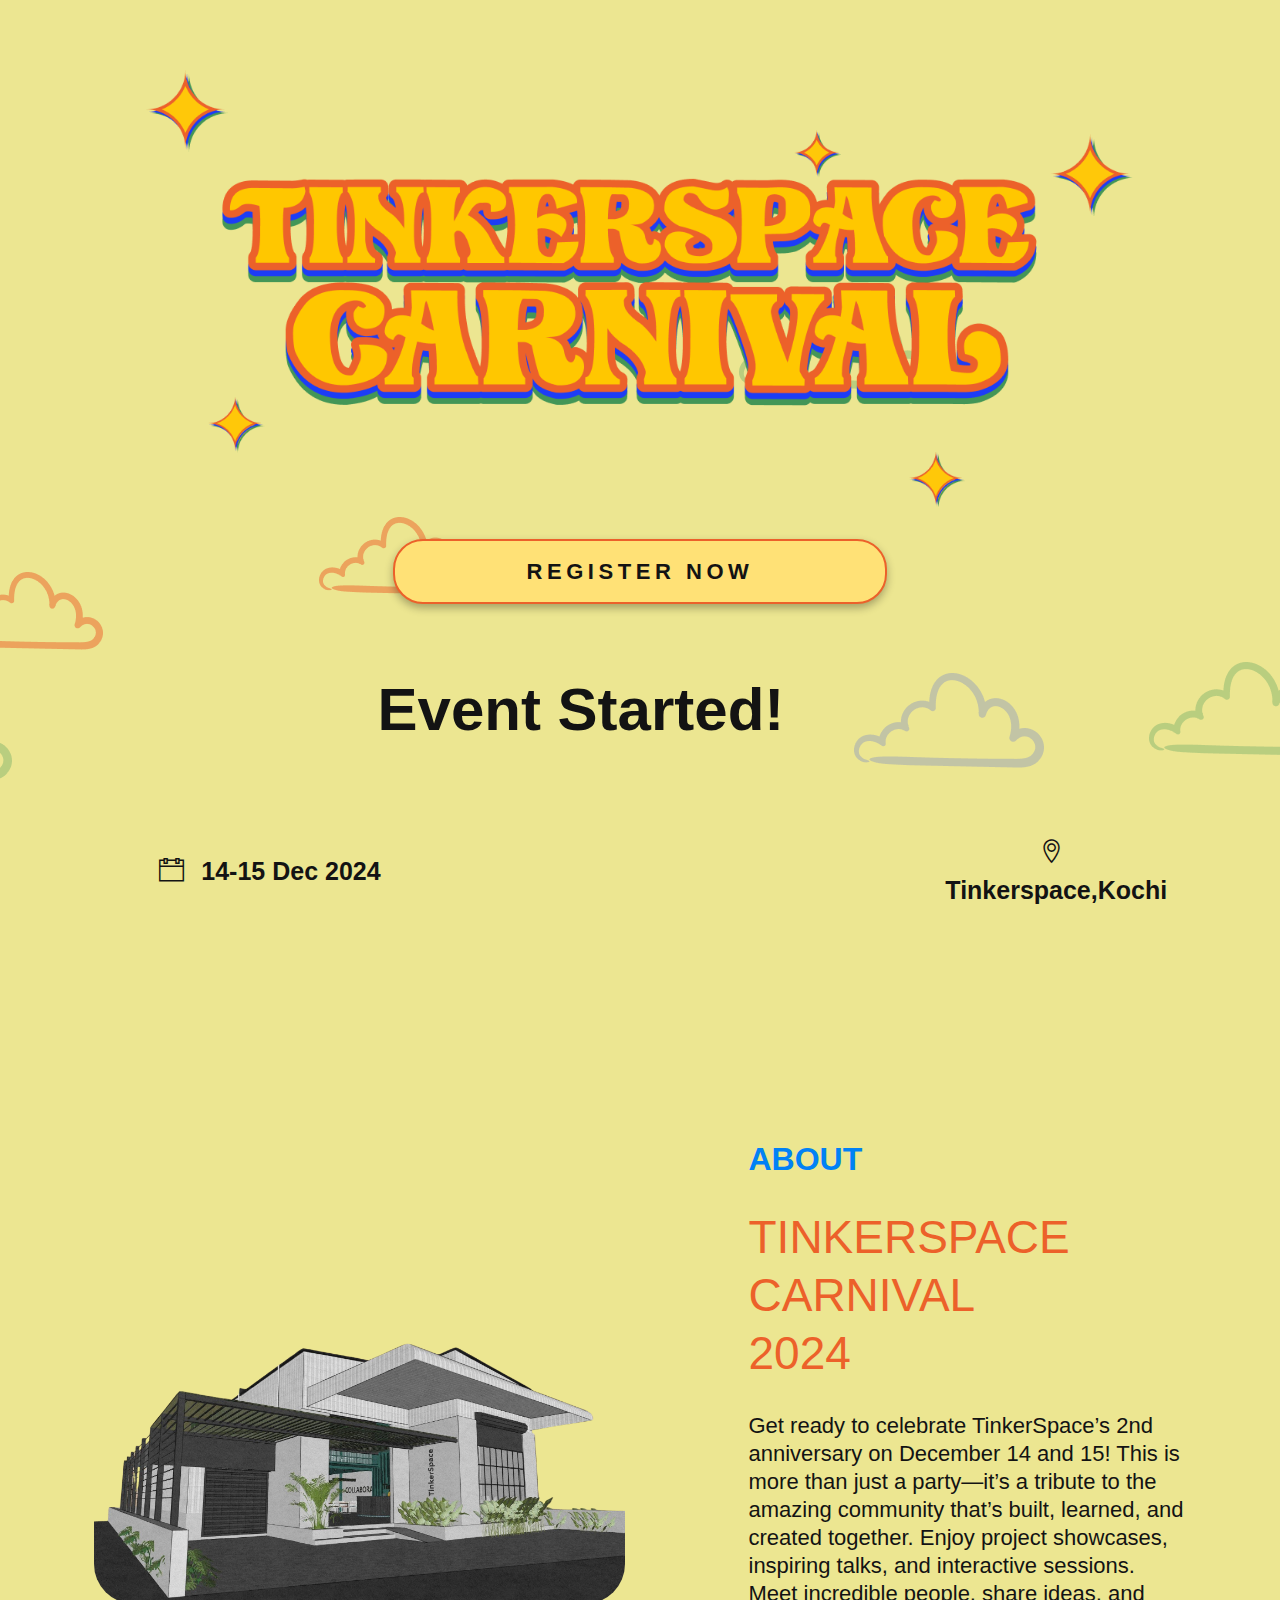
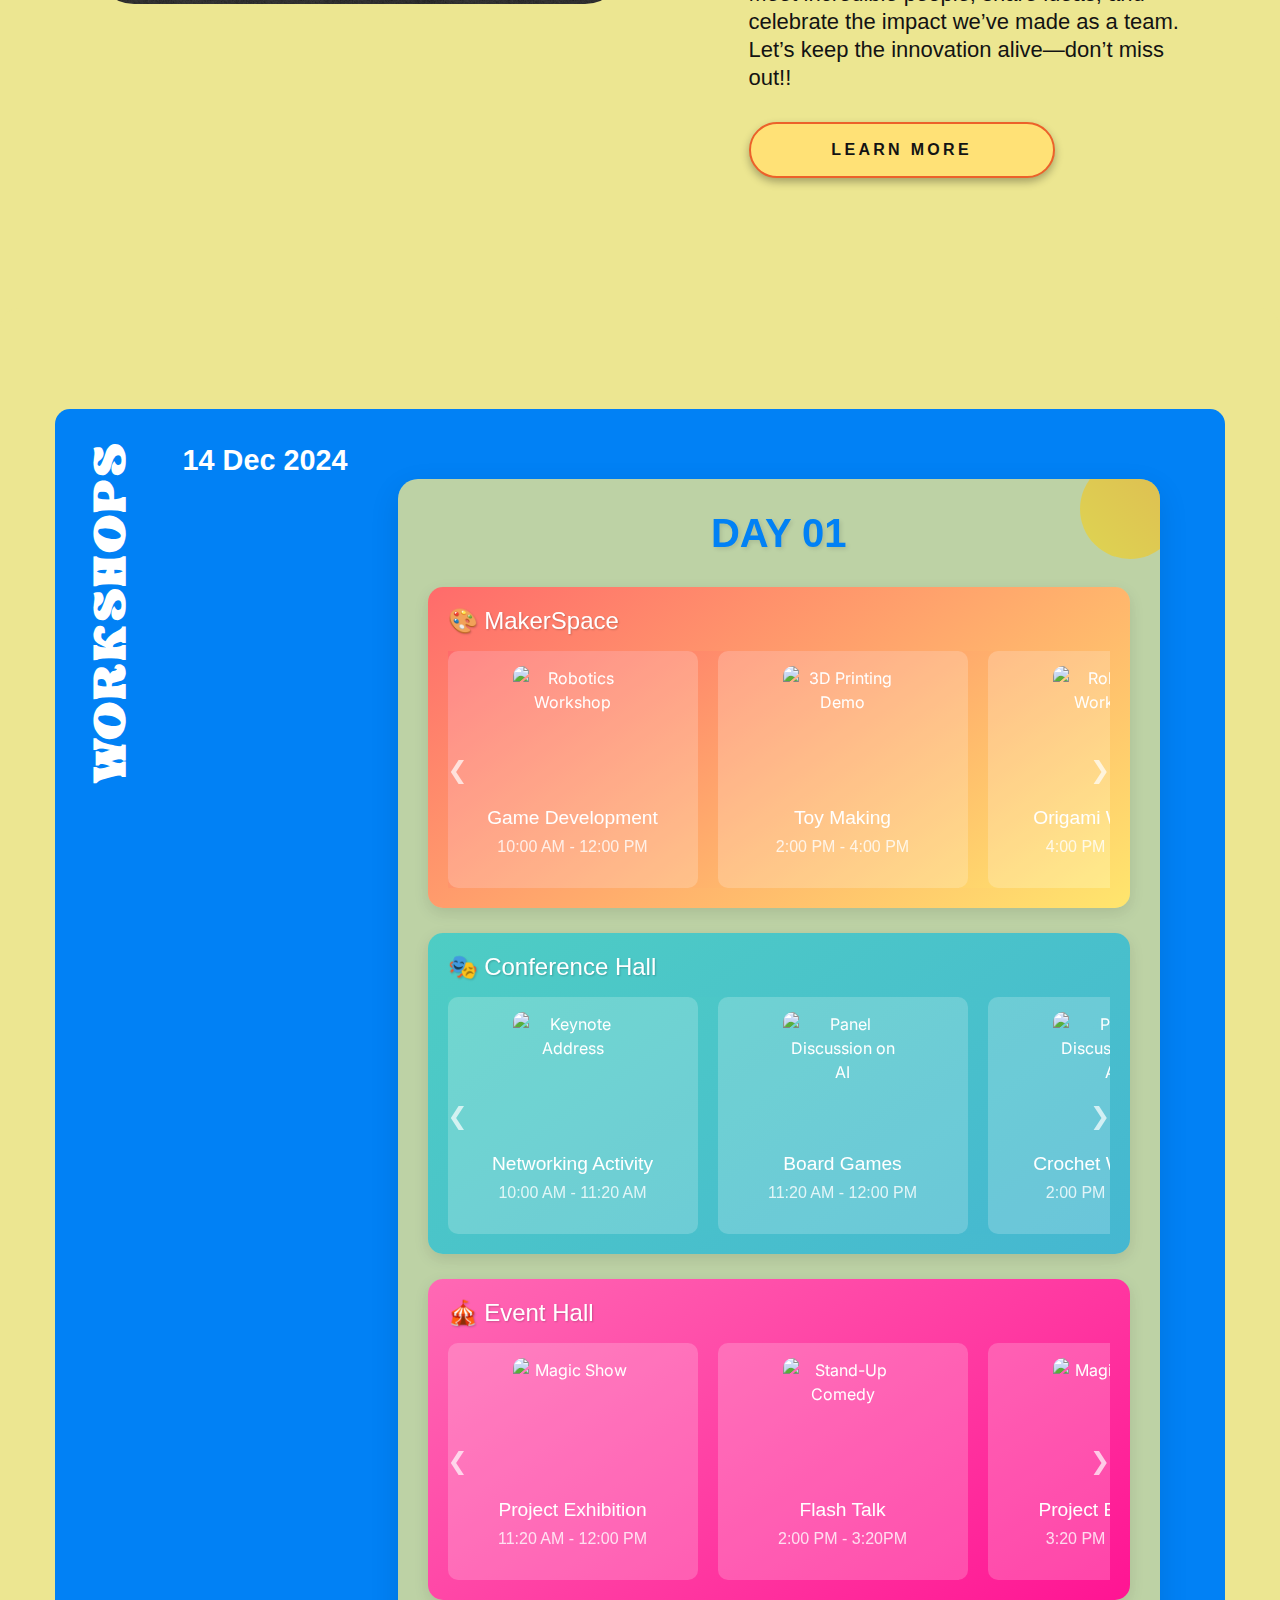
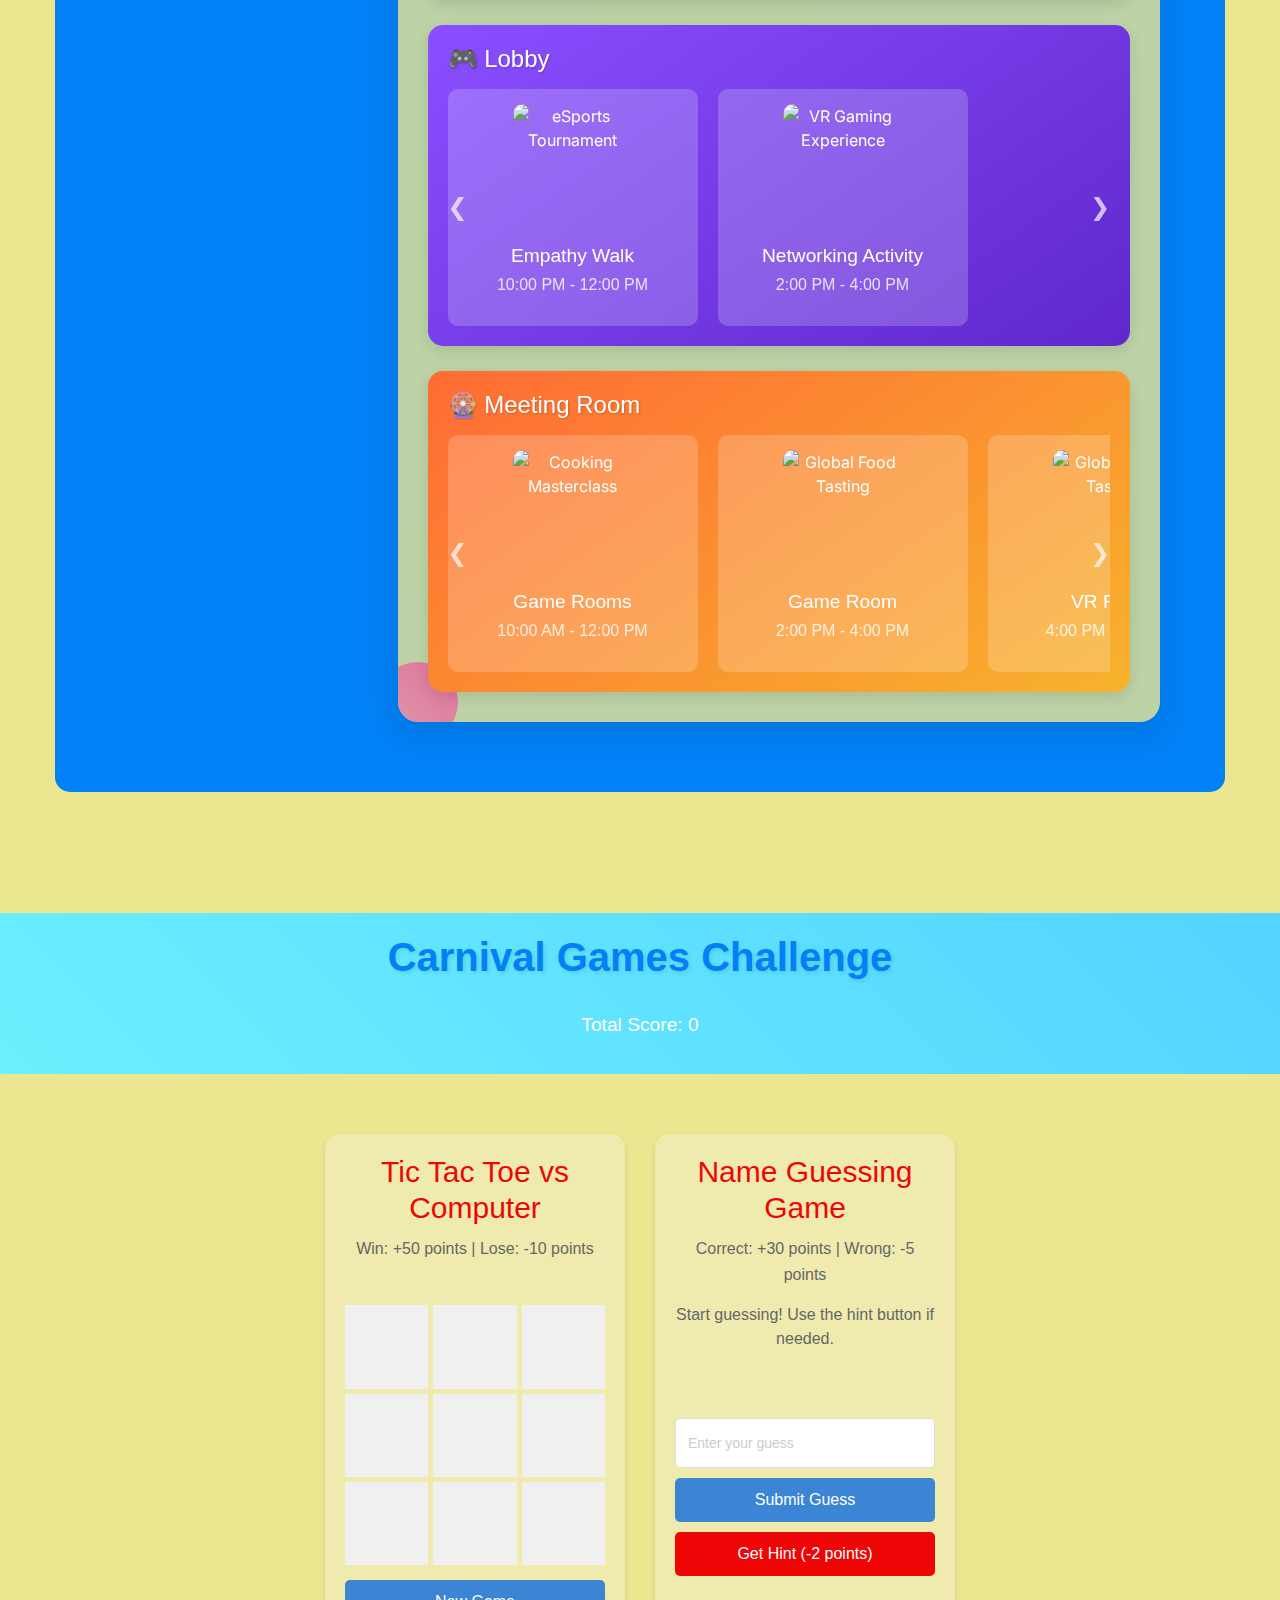
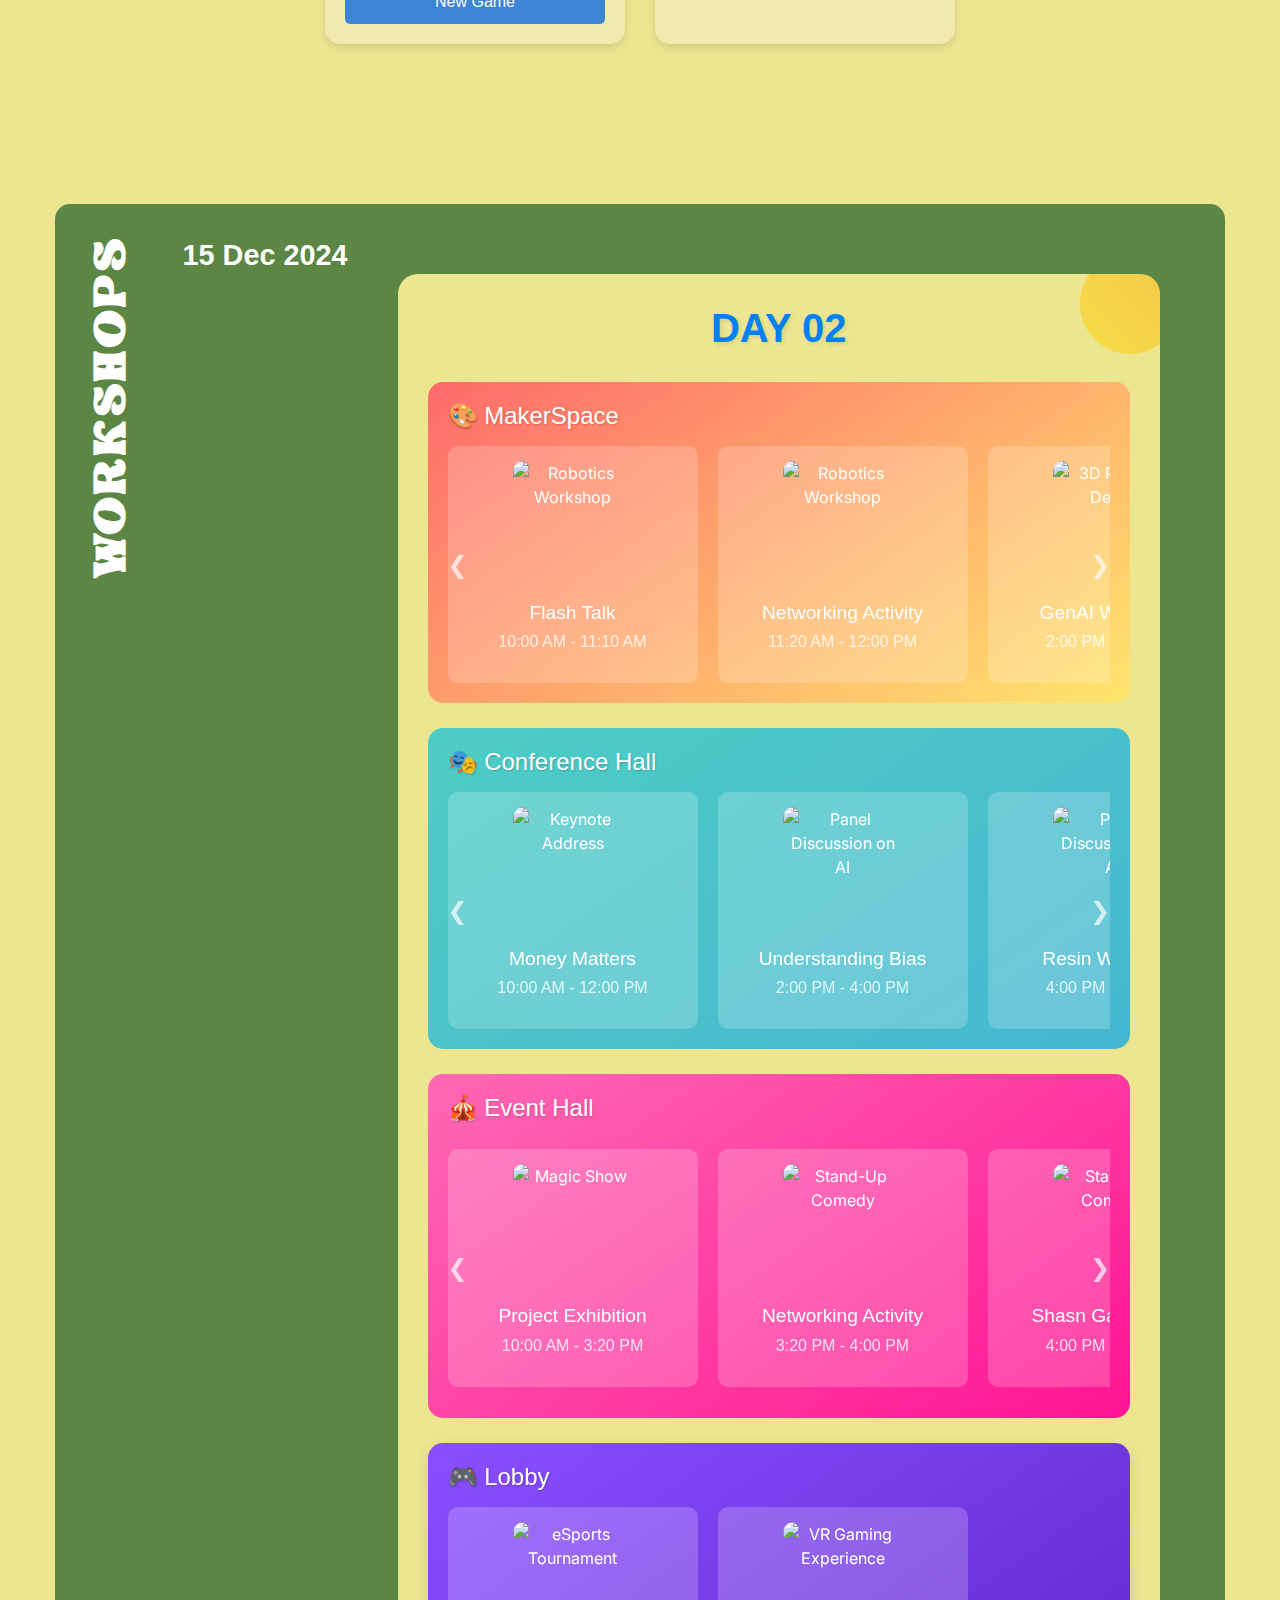
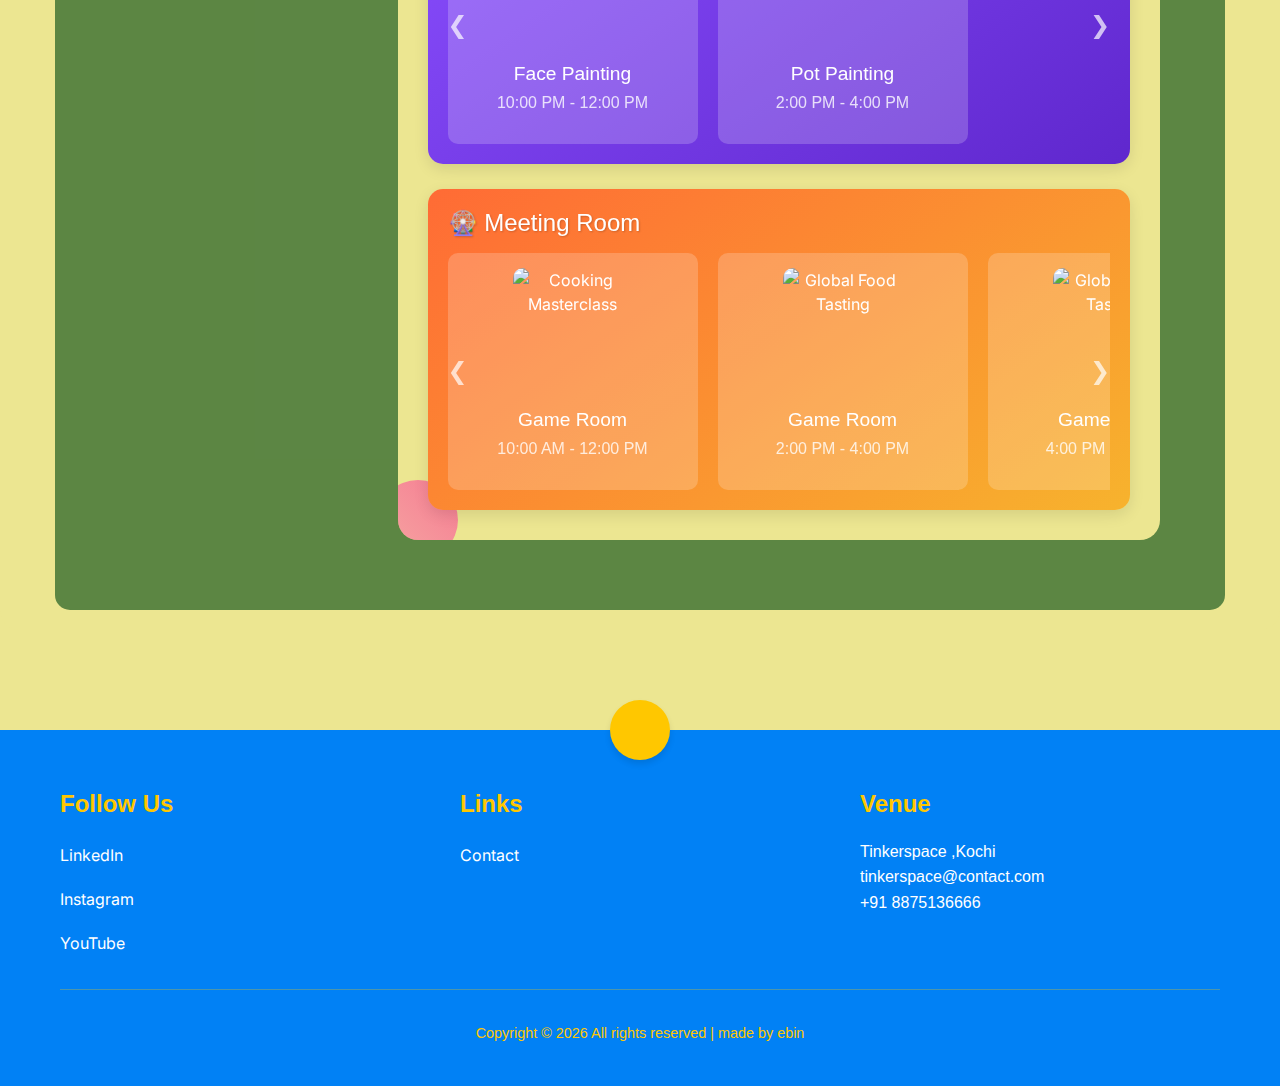
==== commit c0a626fa: "Update index.html" ====
--- a/index.html
+++ b/index.html
@@ -381,6 +381,20 @@
                                       <p>4:00 PM - 6:00 PM</p>
                                   </div>
                               </div>
+                                <div class="carousel-item">
+                                    <img src="https://i.ibb.co/mHPHfDj/game-design.png" alt="Robotics Workshop">
+                                    <div>
+                                        <h4>Game Development</h4>
+                                        <p>10:00 AM - 12:00 PM</p>
+                                    </div>
+                                </div>
+                              <div class="carousel-item">
+                                    <img src="https://i.ibb.co/Vgpb174/Instagram-post-18-8.png" alt="3D Printing Demo">
+                                    <div>
+                                        <h4>Toy Making</h4>
+                                        <p>2:00 PM - 4:00 PM</p>
+                                    </div>
+                                </div>
                             </div>
                             <button class="carousel-button left" onclick="moveCarousel('carousel-makespace', 'left')">&#10094;</button>
                             <button class="carousel-button right" onclick="moveCarousel('carousel-makespace', 'right')">&#10095;</button>
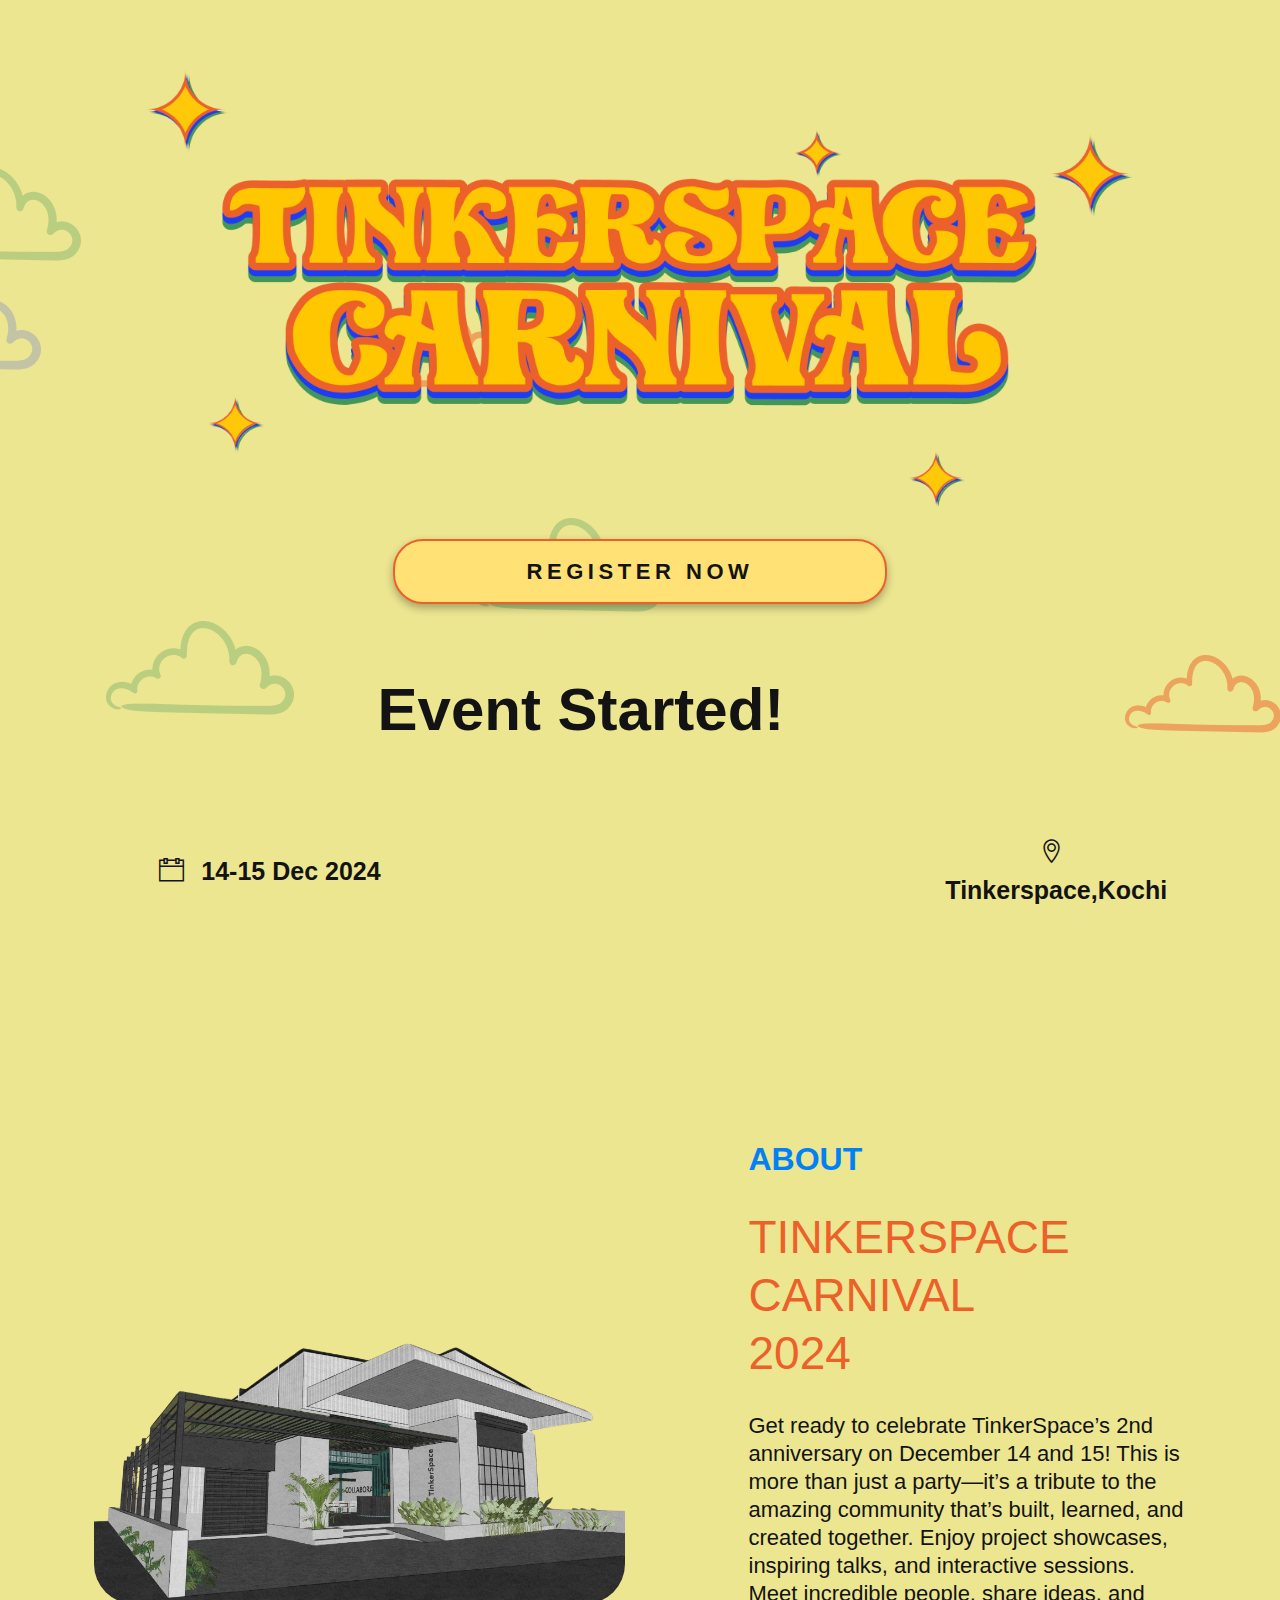
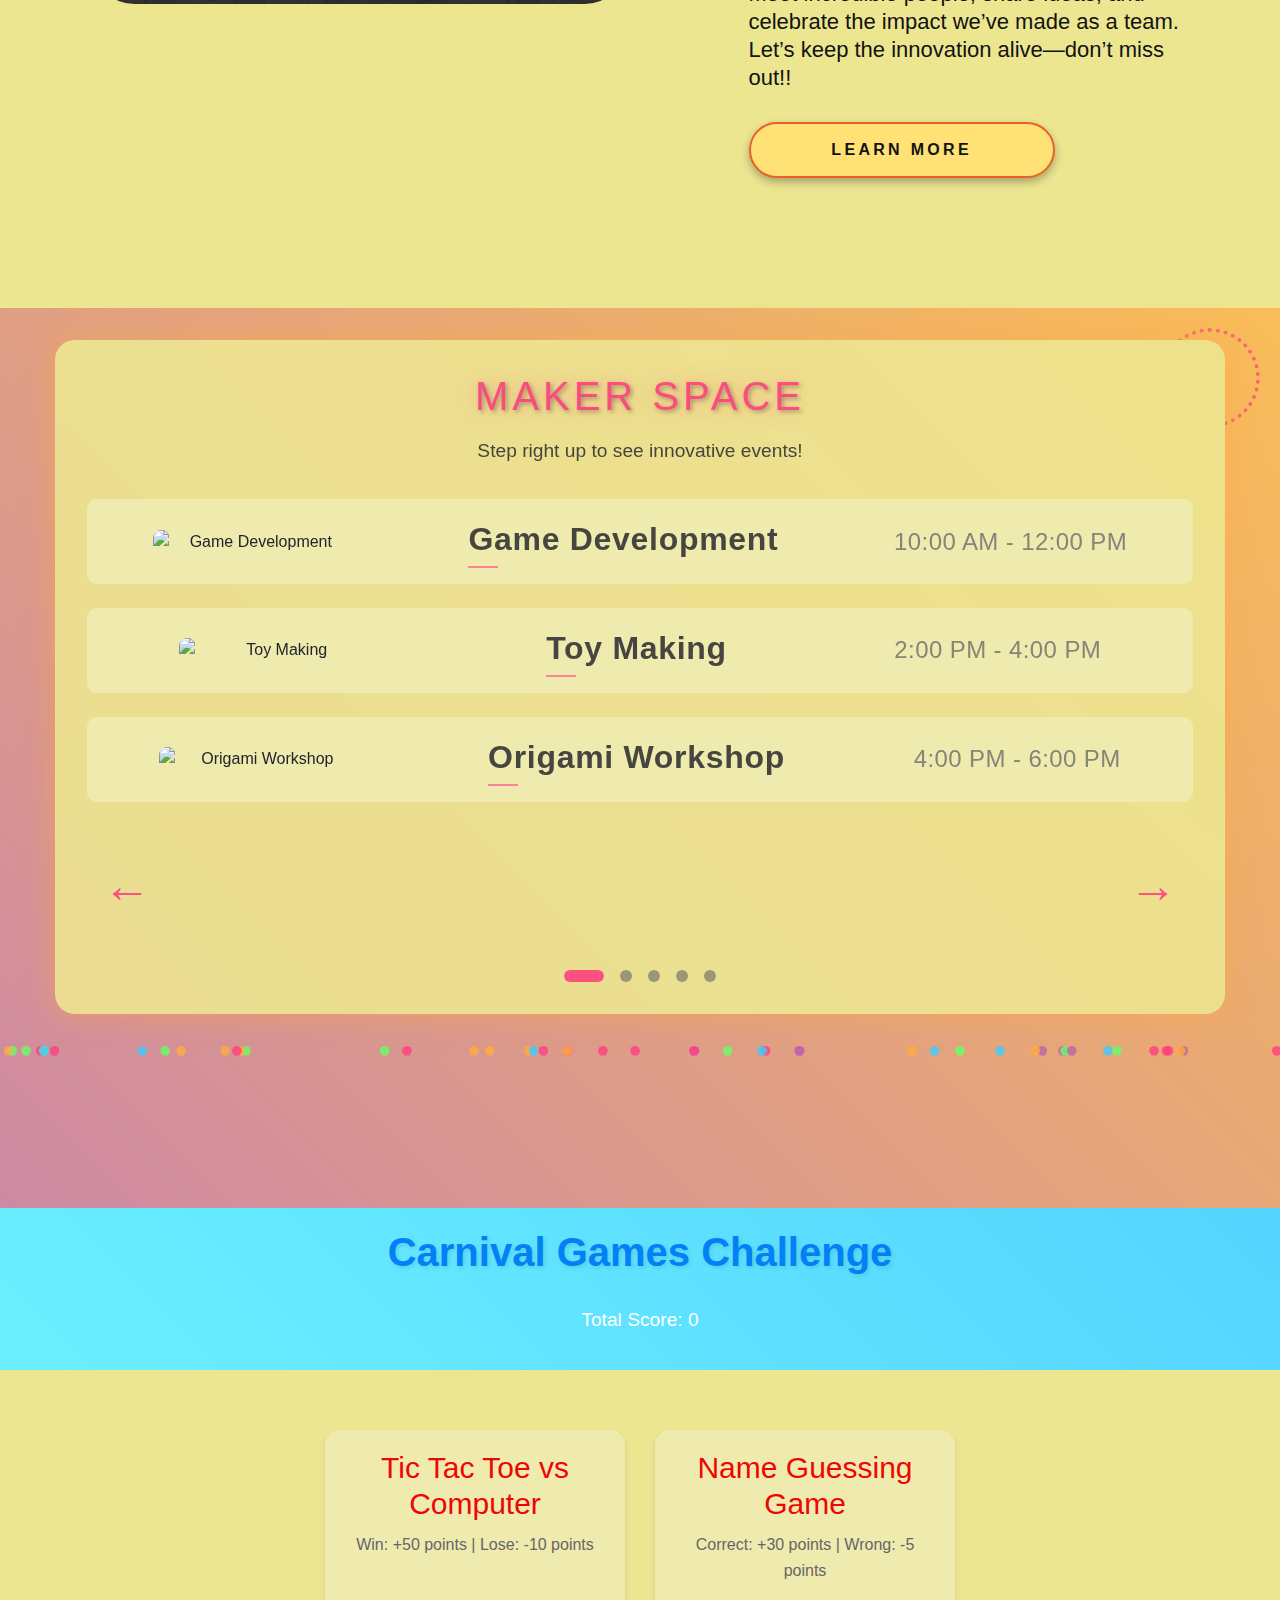
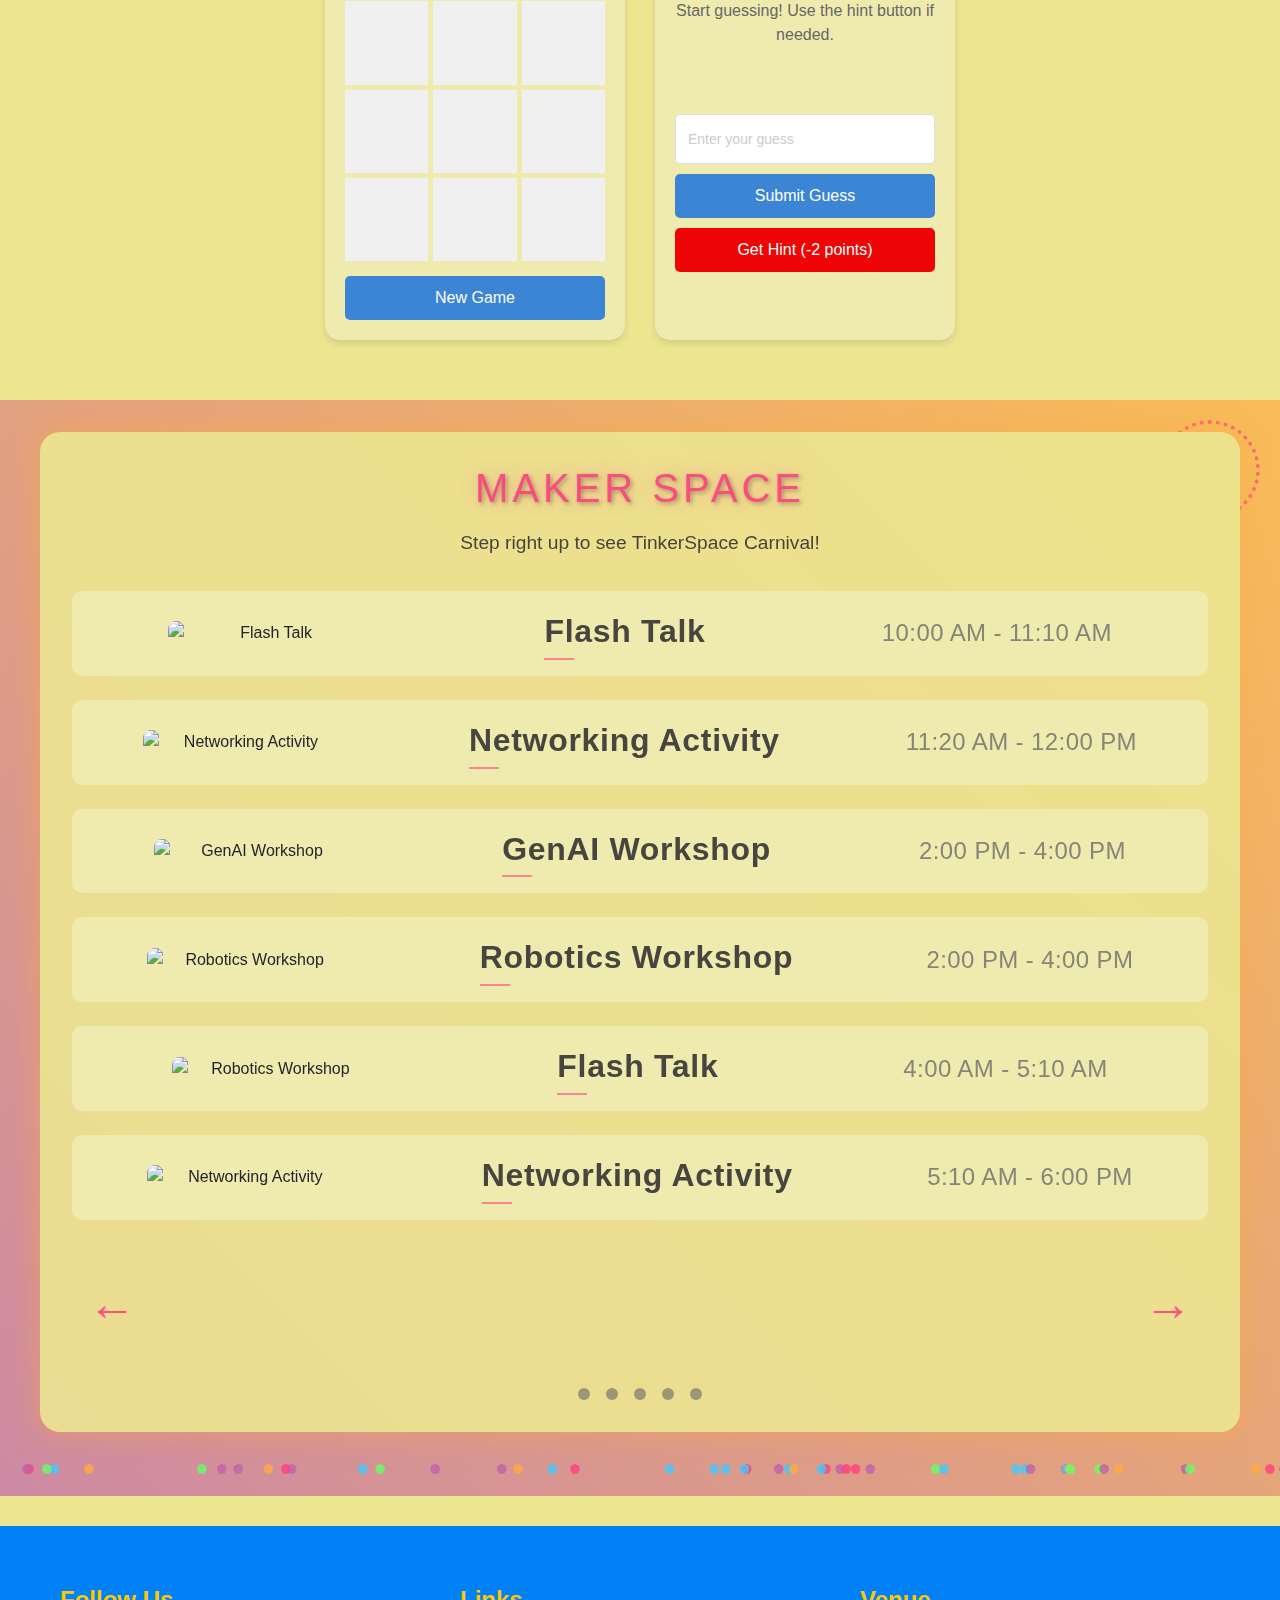
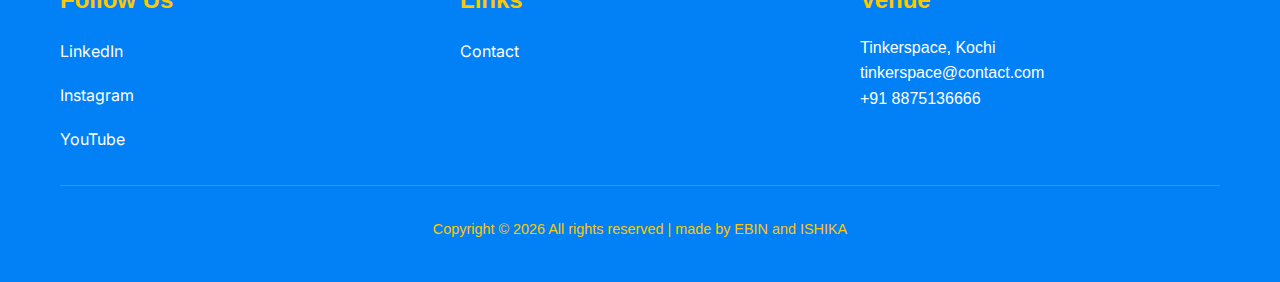
==== commit 53e4a038: "add events" ====
--- a/index.html
+++ b/index.html
@@ -206,6 +206,78 @@
 
         #carousel-makespace { background: linear-gradient(145deg, #FF6B6B, #FFE66D); }
         #carousel-conference { background: linear-gradient(145deg, #4ECDC4, #45B7D1); }
+        /* Responsive Adjustments */
+        @media (max-width: 768px) {
+            .event_area {
+                padding: 10px;
+            }
+
+            .header h1 {
+                font-size: 1.5rem;
+                letter-spacing: 2px;
+            }
+
+            .date {
+                font-size: 1.2rem;
+            }
+
+            .event-section h3 {
+                font-size: 1.3rem;
+            }
+
+            .carousel-item {
+                width: 200px;
+                max-width: 90vw;
+            }
+
+            .carousel-item img {
+                width: 100px;
+                height: 100px;
+            }
+
+            .carousel-item h4 {
+                font-size: 1rem;
+            }
+
+            .carousel-item p {
+                font-size: 0.9rem;
+            }
+
+            .carousel-button {
+                width: 30px;
+                height: 30px;
+                font-size: 20px;
+            }
+        }
+
+        @media (max-width: 480px) {
+            .header h1 {
+                font-size: 1.2rem;
+                letter-spacing: 1px;
+            }
+
+            .event-section h3 {
+                font-size: 1.1rem;
+            }
+
+            .carousel-item {
+                width: 180px;
+                max-width: 95vw;
+            }
+
+            .carousel-item img {
+                width: 90px;
+                height: 90px;
+            }
+
+            .carousel-item h4 {
+                font-size: 0.9rem;
+            }
+
+            .carousel-item p {
+                font-size: 0.8rem;
+            }
+        }
    
   </style>
 
@@ -318,280 +390,455 @@
         </div>
       </div>
     </div>
-    <!-- about_area_end -->
-
-
-
-
-<!-- Event Area Section -->
-<div class="event_area" style="background-color: #ece691; padding:1px; border-radius: 20px;">
-  <div class="container" style="max-width: 1200px; margin: auto;">
-    <!-- Header Section -->
-    <div class="double_line">
-      <div class="row" style="background-color: #0181F5; border-radius: 15px; padding: 30px;">
-        <h1 class="vr_text d-lg-block" style="color: #fff; font-size: 2.5rem; letter-spacing: 5px; text-align: center; margin-bottom: 30px;">WORKSHOPS</h1>
-
-        <!-- Date Section -->
-        <div class="col-xl-3 col-lg-3" style="text-align: center;">
-          <div class="date" style="color: #fff; font-size: 1.8rem; font-weight: bold;">14 Dec 2024</div>
+    <!-- about_area_end 
+
+   
+
+
+-->
+
+
+
+  <section class="carnival-section" id="carnival-tracks">
+    <style>
+      .carnival-section {
+        min-height: 100vh;
+        position: relative;
+        background: linear-gradient(45deg, rgba(193, 98, 171, 0.7), rgba(255, 171, 64, 0.7));
+        padding: 2rem;
+        font-family: 'Arial', sans-serif;
+      }
+  
+      .carnival-section * {
+        box-sizing: border-box;
+      }
+  
+      @keyframes float {
+        0%, 100% { transform: translateY(0); }
+        50% { transform: translateY(-20px); }
+      }
+  
+      @keyframes spin {
+        0% { transform: rotate(0deg); }
+        100% { transform: rotate(360deg); }
+      }
+  
+      @keyframes confetti-fall {
+        0% { transform: translateY(-100vh) rotate(0deg); }
+        100% { transform: translateY(100vh) rotate(360deg); }
+      }
+  
+      .carnival-section .confetti {
+        position: absolute;
+        width: 10px;
+        height: 10px;
+        background-color: rgba(255, 235, 59, 0.9);
+        clip-path: polygon(50% 0%, 90% 20%, 100% 60%, 75% 100%, 25% 100%, 0% 60%, 10% 20%);
+        animation: confetti-fall 4s linear infinite;
+      }
+  
+      .carnival-section .container {
+        max-width: 1200px;
+        margin: 0 auto;
+        position: relative;
+        z-index: 1;
+      }
+  
+      .carnival-section .track-content {
+        text-align: center;
+        padding: 2rem;
+        background: rgba(236, 230, 145, 0.9);
+        border-radius: 20px;
+        backdrop-filter: blur(10px);
+        box-shadow: 0 0 30px rgba(255, 171, 64, 0.5);
+        animation: float 6s ease-in-out infinite;
+        margin-bottom: 2rem;
+      }
+  
+      .carnival-section .track-title {
+        color: rgba(255, 64, 129, 0.9);
+        font-size: 2.5rem;
+        text-transform: uppercase;
+        margin-bottom: 1rem;
+        text-shadow: 2px 2px 4px rgba(0, 0, 0, 0.3),
+                     0 0 20px rgba(255, 64, 129, 0.4);
+        letter-spacing: 4px;
+      }
+  
+      .carnival-section .track-description {
+        color: rgba(51, 51, 51, 0.9);
+        font-size: 1.2rem;
+        margin-bottom: 2rem;
+        line-height: 1.6;
+      }
+  
+      .carnival-section .content-rows {
+        display: flex;
+        flex-wrap: wrap;
+        gap: 1.5rem;
+        margin-top: 2rem;
+      }
+  
+      .carnival-section .content-row {
+        display: flex;
+        flex-direction: column;
+        justify-content: space-around;
+        gap: 1rem;
+        background:  #efebaf;
+        padding: 1rem;
+        border-radius: 10px;
+        align-items: center;
+        transition: transform 0.3s ease;
+        width: 100%;
+      }
+
+      @media (min-width: 768px) {
+        .carnival-section .content-row {
+          flex-direction: row;
+        }
+      }
+
+      .carnival-section .content-row:hover {
+        transform: translateX(10px);
+      }
+  
+      .carnival-section .content-image {
+        width: 100%;
+        max-width: 200px;
+        height: auto;
+        object-fit: cover;
+        border-radius: 8px;
+      }
+  
+      .carnival-section .content-title {
+  color: rgba(51, 51, 51, 0.9);
+  font-size: clamp(1.2rem, 4vw + 0.5rem, 1.8rem); /* Fluid typography */
+  font-weight: 700; /* Bold with more weight options */
+  text-align: center;
+  letter-spacing: 0.5px;
+  transition: all 0.3s ease;
+  position: relative;
+  padding-bottom: 0.3rem;
+
+  text-transform: capitalize;
+}
+
+.carnival-section .content-title::after {
+  content: '';
+  position: absolute;
+  bottom: 0;
+  left: 50%;
+  width: 30px;
+  height: 2px;
+  background-color: rgba(255, 64, 129, 0.6);
+  transform: translateX(-50%);
+  transition: width 0.3s ease, background-color 0.3s ease;
+}
+
+.carnival-section .content-title:hover {
+  color: rgba(255, 64, 129, 0.9);
+  transform: translateY(-3px);
+  text-shadow: 1px 1px 3px rgba(255, 64, 129, 0.3);
+}
+
+.carnival-section .content-title:hover::after {
+  width: 50px;
+  background-color: rgba(255, 64, 129, 0.9);
+}
+
+.carnival-section .content-date {
+  color: rgba(102, 102, 102, 0.9);
+  font-size: clamp(1rem, 3.5vw + 0.3rem, 1.4rem); /* Fluid typography */
+  text-align: center;
+  font-weight: 500;
+  letter-spacing: 0.3px;
+  opacity: 0.85;
+  transition: all 0.3s ease;
+  
+}
+
+.carnival-section .content-date:hover {
+  color: rgba(51, 51, 51, 1);
+  opacity: 1;
+  transform: translateX(5px);
+}
+
+/* Responsive Adjustments */
+@media (min-width: 768px) {
+  .carnival-section .content-title,
+  .carnival-section .content-date {
+    text-align: left;
+  }
+
+  .carnival-section .content-title::after {
+    left: 0;
+    transform: none;
+  }
+
+  .carnival-section .content-title:hover {
+    transform: translateX(5px);
+  }
+}
+
+/* Enhanced Large Screen Styles */
+@media (min-width: 1200px) {
+  .carnival-section .content-title {
+    font-size: clamp(1.3rem, 4vw + 0.6rem, 2rem);
+    letter-spacing: 0.7px;
+  }
+
+  .carnival-section .content-date {
+    font-size: clamp(1.1rem, 3.5vw + 0.4rem, 1.5rem);
+    letter-spacing: 0.4px;
+  }
+}
+
+/* Small Screen Optimization */
+@media (max-width: 375px) {
+  .carnival-section .content-title {
+    font-size: clamp(1rem, 4vw + 0.3rem, 1.5rem);
+  }
+
+  .carnival-section .content-date {
+    font-size: clamp(0.9rem, 3.5vw + 0.2rem, 1.2rem);
+  }
+}
+  
+      @media (min-width: 768px) {
+        .carnival-section .content-title,
+        .carnival-section .content-date {
+          text-align: left;
+        }
+        
+      }
+     
+  
+      .carnival-section .carousel-nav {
+        display: flex;
+        justify-content: space-between;
+        align-items: center;
+        margin-top: 2rem;
+      }
+  
+      .carnival-section .nav-button {
+        background: none;
+        border: none;
+        color: rgba(255, 64, 129, 0.9);
+        font-size: 3rem;
+        cursor: pointer;
+        transition: all 0.3s ease;
+        padding: 1rem;
+      }
+  
+      .carnival-section .nav-button:hover {
+        color: rgba(255, 171, 64, 1);
+        transform: scale(1.2);
+      }
+  
+      .carnival-section .indicators {
+        display: flex;
+        justify-content: center;
+        gap: 1rem;
+        margin-top: 2rem;
+      }
+  
+      .carnival-section .indicator {
+        width: 12px;
+        height: 12px;
+        border-radius: 50%;
+        background: rgba(102, 102, 102, 0.6);
+        border: none;
+        cursor: pointer;
+        transition: all 0.3s ease;
+      }
+  
+      .carnival-section .indicator.active {
+        background: rgba(255, 64, 129, 0.9);
+        width: 40px;
+        border-radius: 6px;
+      }
+  
+      .carnival-section .indicator:hover {
+        background: rgba(255, 171, 64, 1);
+      }
+  
+      .carnival-section .ferris-wheel {
+        position: absolute;
+        top: 20px;
+        right: 20px;
+     width: 100px;
+        height: 100px;
+        border: 4px dotted rgba(255, 64, 129, 0.7);
+        border-radius: 50%;
+        animation: spin 10s linear infinite;
+      }
+      
+
+    </style>
+
+    <!-- Remaining HTML content stays the same -->
+    <div class="ferris-wheel"></div>
+    <div class="container">
+      <div class="track-content">
+        <h1 class="track-title">Loading...</h1>
+        <p class="track-description"></p>
+        <div class="content-rows"></div>
+        <div class="carousel-nav">
+          <button class="nav-button prev-button">←</button>
+          <button class="nav-button next-button">→</button>
         </div>
-
-        <!-- Day Information -->
-        <div class="col-xl-9 col-lg-9" style="color: #fff;">
-          <!-- Workshop Sessions -->
-         
-          <section style="font-family: 'Inter', system-ui, -apple-system, sans-serif;
-         
-          min-height: 100vh;
-          display: flex;
-          justify-content: center;
-          align-items: center;
-          padding: 40px 20px;
-          animation: backgroundShift 20s ease infinite; ">
-            <div class="carnival-container">
-                <div class="decorative-circle-1"></div>
-                <div class="decorative-circle-2"></div>
-                
-                <h2 class="carnival-title">DAY 01 </h2>
-                
-                <div class="events-grid">
-                    <!-- MakerSpace Section -->
-                    <div class="event-section" style="background: linear-gradient(145deg, #FF6B6B, #FFE66D);">
-                        <h3>🎨 MakerSpace</h3>
-                        <div class="carousel" id="carousel-makespace">
-                            <div class="carousel-container">
-                                <div class="carousel-item">
-                                    <img src="https://i.ibb.co/mHPHfDj/game-design.png" alt="Robotics Workshop">
-                                    <div>
-                                        <h4>Game Development</h4>
-                                        <p>10:00 AM - 12:00 PM</p>
-                                    </div>
-                                </div>
-                                <div class="carousel-item">
-                                    <img src="https://i.ibb.co/Vgpb174/Instagram-post-18-8.png" alt="3D Printing Demo">
-                                    <div>
-                                        <h4>Toy Making</h4>
-                                        <p>2:00 PM - 4:00 PM</p>
-                                    </div>
-                                </div>
-                                <div class="carousel-item">
-                                  <img src="https://i.ibb.co/Bs37chd/origami.png" alt="Robotics Workshop">
-                                  <div>
-                                      <h4>Origami Workshop</h4>
-                                      <p>4:00 PM - 6:00 PM</p>
-                                  </div>
-                              </div>
-                                <div class="carousel-item">
-                                    <img src="https://i.ibb.co/mHPHfDj/game-design.png" alt="Robotics Workshop">
-                                    <div>
-                                        <h4>Game Development</h4>
-                                        <p>10:00 AM - 12:00 PM</p>
-                                    </div>
-                                </div>
-                              <div class="carousel-item">
-                                    <img src="https://i.ibb.co/Vgpb174/Instagram-post-18-8.png" alt="3D Printing Demo">
-                                    <div>
-                                        <h4>Toy Making</h4>
-                                        <p>2:00 PM - 4:00 PM</p>
-                                    </div>
-                                </div>
-                            </div>
-                            <button class="carousel-button left" onclick="moveCarousel('carousel-makespace', 'left')">&#10094;</button>
-                            <button class="carousel-button right" onclick="moveCarousel('carousel-makespace', 'right')">&#10095;</button>
-                        </div>
-                    </div>
-        
-                    <!-- Conference Hall Section -->
-                    <div class="event-section" style="background: linear-gradient(145deg, #4ECDC4, #45B7D1);">
-                        <h3>🎭 Conference Hall</h3>
-                        <div class="carousel" id="carousel-conference">
-                            <div class="carousel-container">
-                                <div class="carousel-item">
-                                    <img src="https://www.eventible.com/learning/wp-content/uploads/2023/08/panel-discussions-1024x517.png" alt="Keynote Address">
-                                    <div>
-                                        <h4>Networking Activity</h4>
-                                        <p>10:00 AM - 11:20 AM</p>
-                                    </div>
-                                </div>
-                                <div class="carousel-item">
-                                    <img src="https://encrypted-tbn0.gstatic.com/images?q=tbn:ANd9GcRZAAQewtAO_UjGYnnHoAHEwduPutz80Muf2g&s" alt="Panel Discussion on AI">
-                                    <div>
-                                        <h4>Board Games</h4>
-                                        <p>11:20 AM -  12:00 PM</p>
-                                    </div>
-                                </div>
-                                <div class="carousel-item">
-                                  <img src="https://i.ibb.co/mbthGF1/crochet.png" alt="Panel Discussion on AI">
-                                  <div>
-                                      <h4>Crochet Workshop</h4>
-                                      <p>2:00 PM -  4:00 PM</p>
-                                  </div>
-                              </div>
-                              <div class="carousel-item">
-                                <img src="https://media.licdn.com/dms/image/v2/D5622AQHCzC59LQEA4A/feedshare-shrink_800/feedshare-shrink_800/0/1733634916537?e=2147483647&v=beta&t=KnzVZKJSzAFVcW3_v2NfNRe312MQJwdpftwUKFp0TUw" alt="Panel Discussion on AI">
-                                <div>
-                                    <h4>Design Literacy</h4>
-                                    <p>4:00 PM -  6:00 PM</p>
-                                </div>
-                            </div>
-                            </div>
-                            <button class="carousel-button left" onclick="moveCarousel('carousel-conference', 'left')">&#10094;</button>
-                            <button class="carousel-button right" onclick="moveCarousel('carousel-conference', 'right')">&#10095;</button>
-                        </div>
-                    </div>
-        
-                    <!-- Event Hall Section -->
-                    <div class="event-section" style="background: linear-gradient(145deg, #FF69B4, #FF1493);">
-                        <h3>🎪 Event Hall</h3>
-                        <div class="carousel" id="carousel-event">
-                            <div class="carousel-container">
-                                <div class="carousel-item">
-                                    <img src="https://pbs.twimg.com/media/GeGdTsQakAIBjwJ.jpg" alt="Magic Show">
-                                    <div>
-                                        <h4>Project Exhibition</h4>
-                                        <p>11:20 AM - 12:00 PM</p>
-                                    </div>
-                                </div>
-                                <div class="carousel-item">
-                                    <img src="https://i.ibb.co/9nn7CNt/flash.png" alt="Stand-Up Comedy">
-                                    <div>
-                                        <h4>Flash Talk</h4>
-                                        <p>2:00 PM - 3:20PM</p>
-                                    </div>
-                                </div>
-                                <div class="carousel-item">
-                                    <img src="https://pbs.twimg.com/media/GeGdTsQakAIBjwJ.jpg" alt="Magic Show">
-                                    <div>
-                                        <h4>Project Exhibition</h4>
-                                        <p>3:20 PM - 4:00 PM</p>
-                                    </div>
-                                </div>
-                                <div class="carousel-item">
-                                  <img src="https://i.ibb.co/9nn7CNt/flash.png" alt="Stand-Up Comedy">
-                                  <div>
-                                      <h4>Flash Talk</h4>
-                                      <p>4:00 PM - 5:20PM</p>
-                                  </div>
-                              </div>
-                              <div class="carousel-item">
-                                <img src="https://www.eventible.com/learning/wp-content/uploads/2023/08/panel-discussions-1024x517.png" alt="Keynote Address">
-                                <div>
-                                    <h4>Networking Activity</h4>
-                                    <p>5:20 PM - 6:00 PM</p>
-                                </div>
-                            </div>
-                            <div class="carousel-item">
-                              <img src="https://media.licdn.com/dms/image/v2/D5622AQEnWeGJ3MuwIQ/feedshare-shrink_800/feedshare-shrink_800/0/1733761893569?e=2147483647&v=beta&t=COiPd68nV9meqPE1lIAk_wYladBfWZRkH2aDj1lpqaQ" alt="Keynote Address">
-                              <div>
-                                  <h4>Saas Tech Stand-Up </h4>
-                                  <p>6:00 PM - 8:00 PM</p>
-                              </div>
-                          </div>
-                            </div>
-                            <button class="carousel-button left" onclick="moveCarousel('carousel-event', 'left')">&#10094;</button>
-                            <button class="carousel-button right" onclick="moveCarousel('carousel-event', 'right')">&#10095;</button>
-                        </div>
-                    </div>
-
-                                <!-- Lobby -->
-            <div class="event-section" style="background: linear-gradient(145deg, #8A4FFF, #5F27CD);">
-              <h3>🎮 Lobby</h3>
-              <div class="carousel" id="carousel-gaming">
-                  <div class="carousel-container">
-                      <div class="carousel-item">
-                          <img src="https://ucare.inhersight.com/782902c7-fda7-461e-9086-d8b2e01445fe/-/format/auto/-/quality/lighter/-/progressive/yes/-/resize/800x/" alt="eSports Tournament">
-                          <div>
-                              <h4>Empathy Walk</h4>
-                              <p>10:00 PM - 12:00 PM</p>
-                          </div>
-                      </div>
-                      <div class="carousel-item">
-                          <img src="https://www.eventible.com/learning/wp-content/uploads/2023/08/panel-discussions-1024x517.png" alt="VR Gaming Experience">
-                          <div>
-                              <h4>Networking Activity</h4>
-                              <p>2:00 PM - 4:00 PM</p>
-                          </div>
-                      </div>
-                  </div>
-                  <button class="carousel-button left" onclick="moveCarousel('carousel-gaming', 'left')">&#10094;</button>
-                  <button class="carousel-button right" onclick="moveCarousel('carousel-gaming', 'right')">&#10095;</button>
-              </div>
-          </div>
-
-          <!-- Meeting Room -->
-          <div class="event-section" style="background: linear-gradient(145deg, #FF6B35, #F7B32D);">
-              <h3> 🎡  Meeting Room</h3>
-              <div class="carousel" id="carousel-food">
-                  <div class="carousel-container">
-                      <div class="carousel-item">
-                          <img src="https://img.freepik.com/free-vector/cartoon-gamer-room-illustration_23-2148916747.jpg" alt="Cooking Masterclass">
-                          <div>
-                              <h4>Game Rooms</h4>
-                              <p>10:00 AM - 12:00 PM</p>
-                          </div>
-                      </div>
-                      <div class="carousel-item">
-                          <img src="https://encrypted-tbn0.gstatic.com/images?q=tbn:ANd9GcQZxhqwUj0ZR-XEw0D9sSRj2-Jb-siZb_VrkQ&s" alt="Global Food Tasting">
-                          <div>
-                              <h4>Game Room</h4>
-                              <p>2:00 PM - 4:00 PM</p>
-                          </div>
-                      </div>
-
-                      <div class="carousel-item">
-                        <img src="https://bloximages.newyork1.vip.townnews.com/appeal-democrat.com/content/tncms/assets/v3/editorial/6/74/674fceba-db22-11ed-b4e4-fb89fe525939/6439ec40ac95d.image.jpg?resize=1200%2C900" alt="Global Food Tasting">
-                        <div>
-                            <h4>VR Room</h4>
-                            <p>4:00 PM - 6:00 PM</p>
-                        </div>
-                    </div>
-                  </div>
-                  <button class="carousel-button left" onclick="moveCarousel('carousel-food', 'left')">&#10094;</button>
-                  <button class="carousel-button right" onclick="moveCarousel('carousel-food', 'right')">&#10095;</button>
-              </div>
-          </div>
-                </div>
-            </div>
-        
-            <script>
-                function moveCarousel(carouselId, direction) {
-                    const carousel = document.getElementById(carouselId);
-                    const carouselContainer = carousel.querySelector('.carousel-container');
-                    const items = carouselContainer.querySelectorAll('.carousel-item');
-                    let currentIndex = parseInt(carousel.dataset.index) || 0;
-        
-                    if (direction === 'left') {
-                        currentIndex = (currentIndex === 0) ? items.length - 1 : currentIndex - 1;
-                    } else {
-                        currentIndex = (currentIndex === items.length - 1) ? 0 : currentIndex + 1;
-                    }
-        
-                    carousel.dataset.index = currentIndex;
-                    const offset = -currentIndex * (items[0].offsetWidth + 20);
-                    carouselContainer.style.transform = `translateX(${offset}px)`;
-                }
-            </script>
-        </section>
-
-        </div>
+        <div class="indicators"></div>
       </div>
     </div>
-  </div>
-</div>
-
-
-
-
-
-
-
-
-
-
-
-
-
-
+    <script>
+        (function() {
+          const tracksData = [
+            { 
+              id: 1, 
+              name: 'Maker Space',
+              description: 'Step right up to see innovative events!',
+              rows: [
+                { image: 'https://i.ibb.co/mHPHfDj/game-design.png', title: 'Game Development', date: '10:00 AM - 12:00 PM' },
+                { image: 'https://i.ibb.co/Vgpb174/Instagram-post-18-8.png', title: 'Toy Making', date: '2:00 PM - 4:00 PM' },
+                { image: 'https://i.ibb.co/Bs37chd/origami.png', title: 'Origami Workshop', date: '4:00 PM - 6:00 PM' },
+              ]
+            },
+            { 
+              id: 2, 
+              name: 'Conference Hall ',
+              description: 'Marvel at the spectacular shows of TinkerSpace!',
+              rows: [
+                { image: 'https://ucare.inhersight.com/782902c7-fda7-461e-9086-d8b2e01445fe/-/format/auto/-/quality/lighter/-/progressive/yes/-/resize/800x/', title: 'Networking Activity', date: '10:00 AM - 11:20 AM' },
+                { image: 'https://encrypted-tbn0.gstatic.com/images?q=tbn:ANd9GcRZAAQewtAO_UjGYnnHoAHEwduPutz80Muf2g&s', title: 'Board Games', date: '11:20 AM -  12:00 PM' },
+                { image: 'https://i.ibb.co/mbthGF1/crochet.png', title: 'Crochet Workshop', date: '2:00 PM -  4:00 PM' },
+                { image: 'https://media.licdn.com/dms/image/v2/D5622AQHCzC59LQEA4A/feedshare-shrink_800/feedshare-shrink_800/0/1733634916537?e=2147483647&v=beta&t=KnzVZKJSzAFVcW3_v2NfNRe312MQJwdpftwUKFp0TUw', title: 'Design Literacy', date: '4:00 PM -  6:00 PM' }
+              ]
+            },
+            { 
+              id: 3, 
+              name: 'Event Hall',
+              description: 'Behold the greatest show & workshops!',
+              rows: [
+                { image: 'https://pbs.twimg.com/media/GeGdTsQakAIBjwJ.jpg', title: 'Project Exhibition', date: '11:20 AM - 12:00 PM' },
+                { image: 'https://i.ibb.co/9nn7CNt/flash.png', title: 'Flash Talk', date: '2:00 PM - 3:20PM' },
+                { image: 'https://pbs.twimg.com/media/GeGdTsQakAIBjwJ.jpg', title: 'Project Exhibition', date: '3:20 PM - 4:00 PM' },
+                { image: 'https://i.ibb.co/9nn7CNt/flash.png', title: 'Flash Talk', date: '4:00 PM - 5:20PM' },
+                { image: 'https://ucare.inhersight.com/782902c7-fda7-461e-9086-d8b2e01445fe/-/format/auto/-/quality/lighter/-/progressive/yes/-/resize/800x/', title: 'Networking Activity', date: '5:20 PM - 6:00 PM' },
+                { image: 'https://media.licdn.com/dms/image/v2/D5622AQEnWeGJ3MuwIQ/feedshare-shrink_800/feedshare-shrink_800/0/1733761893569?e=2147483647&v=beta&t=COiPd68nV9meqPE1lIAk_wYladBfWZRkH2aDj1lpqaQ" alt="Keynote Address', title: 'Saas Tech Stand-Up', date: '6:00 PM - 8:00 PM' }
+              ]
+            },
+            { 
+              id: 4, 
+              name: 'Lobby',
+              description: 'Marvel at the spectacular shows of TinkerSpace!',
+              rows: [
+              { image: 'https://ucare.inhersight.com/782902c7-fda7-461e-9086-d8b2e01445fe/-/format/auto/-/quality/lighter/-/progressive/yes/-/resize/800x/', title: 'Networking Activity', date: '10:00 AM - 12:00 PM & 2:00 PM - 4:00 PM' },
+              ]
+            },
+            { 
+              id: 5, 
+              name: 'Meeting Room',
+              description: 'Step right up to see innovative events!',
+              rows: [
+              { image: 'https://img.freepik.com/free-vector/cartoon-gamer-room-illustration_23-2148916747.jpg', title: 'Game Rooms', date: '10:00 AM - 12:00 PM & 2:00 PM - 4:00 PM' },
+              { image: 'https://bloximages.newyork1.vip.townnews.com/appeal-democrat.com/content/tncms/assets/v3/editorial/6/74/674fceba-db22-11ed-b4e4-fb89fe525939/6439ec40ac95d.image.jpg?resize=1200%2C900', title: 'VR Room', date: '4:00 PM - 6:00 PM' },
+              
+              ]
+            }
+          ];
+    
+          let currentTrackIndex = 0;
+          let isAutoPlaying = true;
+          let autoPlayInterval;
+          const section = document.querySelector('#carnival-tracks');
+    
+          function createConfetti() {
+            const confettiColors = [
+              'rgba(255, 64, 129, 0.8)', 
+              'rgba(255, 171, 64, 0.8)', 
+              'rgba(64, 202, 255, 0.8)', 
+              'rgba(193, 98, 171, 0.8)', 
+              'rgba(102, 255, 102, 0.8)'
+            ];
+            for(let i = 0; i < 50; i++) {
+              const confetti = document.createElement('div');
+              confetti.className = 'confetti';
+              confetti.style.left = Math.random() * 100 + 'vw';
+              confetti.style.animationDelay = Math.random() * 3 + 's';
+              confetti.style.backgroundColor = confettiColors[Math.floor(Math.random() * confettiColors.length)];
+              section.appendChild(confetti);
+            }
+          }
+    
+          function updateTrack() {
+            const track = tracksData[currentTrackIndex];
+            section.querySelector('.track-title').textContent = track.name;
+            section.querySelector('.track-description').textContent = track.description;
+            
+            const contentRowsContainer = section.querySelector('.content-rows');
+            contentRowsContainer.innerHTML = '';
+            track.rows.forEach(row => {
+              const rowElement = document.createElement('div');
+              rowElement.className = 'content-row';
+              rowElement.innerHTML = `
+                <img src="${row.image}" alt="${row.title}" class="content-image">
+                <div class="content-title">${row.title}</div>
+                <div class="content-date">${row.date}</div>
+              `;
+              contentRowsContainer.appendChild(rowElement);
+            });
+            
+            section.querySelectorAll('.indicator').forEach((indicator, index) => {
+              indicator.classList.toggle('active', index === currentTrackIndex);
+            });
+          }
+    
+          function handlePrev() {
+            currentTrackIndex = currentTrackIndex === 0 ? tracksData.length - 1 : currentTrackIndex - 1;
+            updateTrack();
+            stopAutoPlay();
+          }
+    
+          function handleNext() {
+            currentTrackIndex = currentTrackIndex === tracksData.length - 1 ? 0 : currentTrackIndex + 1;
+            updateTrack();
+            stopAutoPlay();
+          }
+    
+          function stopAutoPlay() {
+            isAutoPlaying = false;
+            clearInterval(autoPlayInterval);
+          }
+    
+          function startAutoPlay() {
+            autoPlayInterval = setInterval(handleNext, 5000);
+          }
+    
+          function initCarousel() {
+            const indicatorsContainer = section.querySelector('.indicators');
+            tracksData.forEach((_, index) => {
+              const indicator = document.createElement('button');
+              indicator.className = 'indicator' + (index === 0 ? ' active' : '');
+              indicator.addEventListener('click', () => {
+                currentTrackIndex = index;
+                updateTrack();
+                stopAutoPlay();
+              });
+              indicatorsContainer.appendChild(indicator);
+            });
+    
+            section.querySelector('.prev-button').addEventListener('click', handlePrev);
+            section.querySelector('.next-button').addEventListener('click', handleNext);
+    
+            startAutoPlay();
+            updateTrack();
+            createConfetti();
+          }
+    
+          initCarousel();
+        })();
+      </script>
+  </section>
 
 
 <section style="font-family: 'Arial', sans-serif; background: #ece691; margin: 0; padding: 0;">
@@ -824,358 +1071,468 @@
 
 
 
-
-<!-- Event Area Section -->
-<div class="event_area" style="background-color: #ece691; padding: 0px; border-radius: 20px;">
-  <div class="container" style="max-width: 1200px; margin: auto;">
-    <!-- Header Section -->
-    <div class="double_line">
-      <div class="row" style="background-color: rgba(39, 99, 39, 0.73); border-radius: 15px; padding: 30px;">
-        <h1 class="vr_text d-lg-block" style="color: #fff; font-size: 2.5rem; letter-spacing: 5px; text-align: center; margin-bottom: 30px;">WORKSHOPS</h1>
-
-        <!-- Date Section -->
-        <div class="col-xl-3 col-lg-3" style="text-align: center;">
-          <div class="date" style="color: #fff; font-size: 1.8rem; font-weight: bold;">15 Dec 2024</div>
+<section class="festival-zone" id="festival-pathways">
+    <style>
+      .festival-zone {
+        min-height: 100vh;
+        position: relative;
+        background: linear-gradient(45deg, rgba(193, 98, 171, 0.7), rgba(255, 171, 64, 0.7));
+        padding: 2rem;
+        font-family: 'Arial', sans-serif;
+      }
+
+      .festival-zone * {
+        box-sizing: border-box;
+      }
+
+      @keyframes bounce {
+        0%, 100% { transform: translateY(0); }
+        50% { transform: translateY(-20px); }
+      }
+
+      @keyframes rotate {
+        0% { transform: rotate(0deg); }
+        100% { transform: rotate(360deg); }
+      }
+
+      @keyframes confetti-drop {
+        0% { transform: translateY(-100vh) rotate(0deg); }
+        100% { transform: translateY(100vh) rotate(360deg); }
+      }
+
+      .festival-zone .sparkle {
+        position: absolute;
+        width: 10px;
+        height: 10px;
+        background-color: rgba(255, 235, 59, 0.9);
+        clip-path: polygon(50% 0%, 90% 20%, 100% 60%, 75% 100%, 25% 100%, 0% 60%, 10% 20%);
+        animation: confetti-drop 4s linear infinite;
+      }
+
+      .festival-zone .content-wrapper {
+        max-width: 1200px;
+        margin: 0 auto;
+        position: relative;
+        z-index: 1;
+      }
+
+      .festival-zone .pathway-content {
+        text-align: center;
+        padding: 2rem;
+        background: rgba(236, 230, 145, 0.9);
+        border-radius: 20px;
+        backdrop-filter: blur(10px);
+        box-shadow: 0 0 30px rgba(255, 171, 64, 0.5);
+        animation: bounce 6s ease-in-out infinite;
+        margin-bottom: 2rem;
+      }
+
+      .festival-zone .pathway-header {
+        color: rgba(255, 64, 129, 0.9);
+        font-size: 2.5rem;
+        text-transform: uppercase;
+        margin-bottom: 1rem;
+        text-shadow: 2px 2px 4px rgba(0, 0, 0, 0.3),
+                     0 0 20px rgba(255, 64, 129, 0.4);
+        letter-spacing: 4px;
+      }
+
+      .festival-zone .pathway-text {
+        color: rgba(51, 51, 51, 0.9);
+        font-size: 1.2rem;
+        margin-bottom: 2rem;
+        line-height: 1.6;
+      }
+
+      .festival-zone .info-grids {
+        display: flex;
+        flex-wrap: wrap;
+        gap: 1.5rem;
+        margin-top: 2rem;
+      }
+
+      .festival-zone .info-item {
+        display: flex;
+        flex-direction: column;
+        justify-content: space-around;
+        gap: 1rem;
+        background: #efebaf;
+        padding: 1rem;
+        border-radius: 10px;
+        align-items: center;
+        transition: transform 0.3s ease;
+        width: 100%;
+      }
+
+      @media (min-width: 768px) {
+        .festival-zone .info-item {
+          flex-direction: row;
+        }
+      }
+      @media (max-width: 375px) {
+  .festival-zone .pathway-header {
+    font-size: 1.8rem;
+    letter-spacing: 2px;
+  }
+
+  .festival-zone .nav-button {
+    font-size: 2rem;
+  }
+
+  .festival-zone .ferris-wheel {
+    width: 60px;
+    height: 60px;
+  }
+}
+      .festival-zone .info-item:hover {
+        transform: translateX(10px);
+      }
+
+      .festival-zone .info-image {
+        width: 100%;
+        max-width: 200px;
+        height: auto;
+        object-fit: cover;
+        border-radius: 8px;
+      }
+
+      .festival-zone .info-title {
+  color: rgba(51, 51, 51, 0.9);
+  font-size: clamp(1.2rem, 4vw + 0.5rem, 1.8rem); /* Fluid typography */
+  font-weight: 700; /* Bold with more weight options */
+  text-align: center;
+  letter-spacing: 0.5px;
+  transition: all 0.3s ease;
+  position: relative;
+  padding-bottom: 0.3rem;
+  text-transform: capitalize;
+}
+
+.festival-zone .info-title::after {
+  content: '';
+  position: absolute;
+  bottom: 0;
+  left: 50%;
+  width: 30px;
+  height: 2px;
+  background-color: rgba(255, 64, 129, 0.6);
+  transform: translateX(-50%);
+  transition: width 0.3s ease, background-color 0.3s ease;
+}
+
+.festival-zone .info-title:hover {
+  color: rgba(255, 64, 129, 0.9);
+  transform: translateY(-3px);
+  text-shadow: 1px 1px 3px rgba(255, 64, 129, 0.3);
+}
+
+.festival-zone .info-title:hover::after {
+  width: 50px;
+  background-color: rgba(255, 64, 129, 0.9);
+}
+
+.festival-zone .info-date {
+  color: rgba(102, 102, 102, 0.9);
+  font-size: clamp(1rem, 3.5vw + 0.3rem, 1.4rem); /* Fluid typography */
+  text-align: center;
+  font-weight: 500;
+  letter-spacing: 0.3px;
+  opacity: 0.85;
+  transition: all 0.3s ease;
+  
+}
+
+.festival-zone .info-date:hover {
+  color: rgba(51, 51, 51, 1);
+  opacity: 1;
+  transform: translateX(5px);
+}
+
+/* Responsive Adjustments */
+@media (min-width: 768px) {
+  .festival-zone .info-title,
+  .festival-zone .info-date {
+    text-align: left;
+  }
+
+  .festival-zone .info-title::after {
+    left: 0;
+    transform: none;
+  }
+
+  .festival-zone .info-title:hover {
+    transform: translateX(5px);
+  }
+}
+
+/* Enhanced Large Screen Styles */
+@media (min-width: 1200px) {
+  .festival-zone .info-title {
+    font-size: clamp(1.3rem, 4vw + 0.6rem, 2rem);
+    letter-spacing: 0.7px;
+  }
+
+  .festival-zone .info-date {
+    font-size: clamp(1.1rem, 3.5vw + 0.4rem, 1.5rem);
+    letter-spacing: 0.4px;
+  }
+}
+
+/* Small Screen Optimization */
+@media (max-width: 375px) {
+  .festival-zone .info-title {
+    font-size: clamp(1rem, 4vw + 0.3rem, 1.5rem);
+  }
+
+  .festival-zone .info-date {
+    font-size: clamp(0.9rem, 3.5vw + 0.2rem, 1.2rem);
+  }
+}
+
+
+      @media (min-width: 768px) {
+        .festival-zone .info-title,
+        .festival-zone .info-date {
+          text-align: left;
+        }
+      }
+
+      .festival-zone .carousel-controls {
+        display: flex;
+        justify-content: space-between;
+        align-items: center;
+        margin-top: 2rem;
+      }
+
+      .festival-zone .control-button {
+        background: none;
+        border: none;
+        color: rgba(255, 64, 129, 0.9);
+        font-size: 3rem;
+        cursor: pointer;
+        transition: all 0.3s ease;
+        padding: 1rem;
+      }
+
+      .festival-zone .control-button:hover {
+        color: rgba(255, 171, 64, 1);
+        transform: scale(1.2);
+      }
+
+      .festival-zone .track-dots {
+        display: flex;
+        justify-content: center;
+        gap: 1rem;
+        margin-top: 2rem;
+      }
+
+      .festival-zone .dot {
+        width: 12px;
+        height: 12px;
+        border-radius: 50%;
+        background: rgba(102, 102, 102, 0.6);
+        border: none;
+        cursor: pointer;
+        transition: all 0.3s ease;
+      }
+
+      .festival-zone .dot.active {
+        background: rgba(255, 64, 129, 0.9);
+        width: 40px;
+        border-radius: 6px;
+      }
+
+      .festival-zone .dot:hover {
+        background: rgba(255, 171, 64, 1);
+      }
+
+      .festival-zone .rotating-wheel {
+        position: absolute;
+        top: 20px;
+        right: 20px;
+        width: 100px;
+        height: 100px;
+        border: 4px dotted rgba(255, 64, 129, 0.7);
+        border-radius: 50%;
+        animation: rotate 10s linear infinite;
+      }
+
+    </style>
+
+    <div class="rotating-wheel"></div>
+    <div class="content-wrapper">
+      <div class="pathway-content">
+        <h1 class="pathway-header">Loading...</h1>
+        <p class="pathway-text"></p>
+        <div class="info-grids"></div>
+        <div class="carousel-controls">
+          <button class="control-button prev-btn">←</button>
+          <button class="control-button next-btn">→</button>
         </div>
-
-        <!-- Day Information -->
-        <div class="col-xl-9 col-lg-9" style="color: #fff;">
-         
-          <!-- Workshop Sessions -->
-         
-    <section style="font-family: 'Inter', system-ui, -apple-system, sans-serif;  margin: 0; padding: 40px 20px; min-height: 100vh; animation: backgroundShift 20s ease infinite;">
-      
-  
-      <section style="max-width: 1200px; margin: 0 auto; padding: 30px; border: none; border-radius: 20px; background: #ece691; backdrop-filter: blur(10px); position: relative; overflow: hidden;">
-          
-          <!-- Decorative carnival elements -->
-          <div style="position: absolute; top: -20px; right: -20px; width: 100px; height: 100px; background: linear-gradient(45deg, #FFD700, #FFA500); border-radius: 50%; opacity: 0.5; animation: float 3s ease-in-out infinite;"></div>
-          <div style="position: absolute; bottom: -20px; left: -20px; width: 80px; height: 80px; background: linear-gradient(45deg, #FF69B4, #FF1493); border-radius: 50%; opacity: 0.5; animation: float 4s ease-in-out infinite;"></div>
-  
-          <h2 style="color:  #0181F5; text-align: center; margin-bottom: 30px; font-size: 2.5rem; font-weight: 800; position: relative; text-shadow: 2px 2px 4px rgba(0,0,0,0.1); animation: bounce 2s ease-in-out infinite; ">
-             DAY 02
-          </h2>
-          
-          <div style="display: grid; gap: 25px;">
-              <!-- MakerSpace Section -->
-              <div style="background: linear-gradient(145deg, #FF6B6B, #FFE66D); padding: 20px; border-radius: 15px; position: relative; overflow: hidden;">
-                  <h3 style="color: #fff; margin: 0 0 15px 0; font-size: 1.5rem; text-shadow: 1px 1px 2px rgba(0,0,0,0.2); display: flex; align-items: center;">
-                      🎨 MakerSpace
-                  </h3>
-                  <div class="carousel" id="carousel-akespace">
-                      <div class="carousel-container">
-                          <div class="carousel-item">
-                              <img src="https://i.ibb.co/9nn7CNt/flash.png" alt="Robotics Workshop">
-                              <div>
-                                  <h4>Flash Talk</h4>
-                                  <p>10:00 AM - 11:10 AM</p>
-                              </div>
-                          </div>
-                          <div class="carousel-item">
-                            <img src="https://www.eventible.com/learning/wp-content/uploads/2023/08/panel-discussions-1024x517.png" alt="Robotics Workshop">
-                            <div>
-                                <h4>Networking Activity</h4>
-                                <p>11:20 AM - 12:00 PM</p>
-                            </div>
-                        </div>
-                          <div class="carousel-item">
-                              <img src="https://i.ibb.co/ZW2dykt/story-of-ai.png" alt="3D Printing Demo">
-                              <div>
-                                  <h4>GenAI Workshop</h4>
-                                  <p>2:00 PM - 4:00 PM</p>
-                              </div>
-                          </div>
-                          <div class="carousel-item">
-                            <img src="https://media.licdn.com/dms/image/D4D12AQFiOV5OmWAf6Q/article-cover_image-shrink_720_1280/0/1707192384162?e=2147483647&v=beta&t=d8zQyoJpWqXbo7yQ-0kWjPVYZSXVw71J3e9Tt_TvoE4" alt="3D Printing Demo">
-                            <div>
-                                <h4>Robotics Workshop</h4>
-                                <p>2:00 PM - 4:00 PM</p>
-                            </div>
-                        </div>
-                        <div class="carousel-item">
-                          <img src="https://i.ibb.co/9nn7CNt/flash.png" alt="Robotics Workshop">
-                          <div>
-                              <h4>Flash Talk</h4>
-                              <p>4:00 AM - 5:10 AM</p>
-                          </div>
-                      </div>
-                      <div class="carousel-item">
-                        <img src="https://www.eventible.com/learning/wp-content/uploads/2023/08/panel-discussions-1024x517.png" alt="Robotics Workshop">
-                        <div>
-                            <h4>Networking Activity</h4>
-                            <p>5:10 AM - 6:00 PM</p>
-                        </div>
-                    </div>
-
-                      </div>
-                      <button class="carousel-button left" onclick="moveCarousel('carousel-akespace', 'left')">&#10094;</button>
-                      <button class="carousel-button right" onclick="moveCarousel('carousel-akespace', 'right')">&#10095;</button>
-                  </div>
-              </div>
-  
-              <!-- Conference Hall Section -->
-              <div style="background: linear-gradient(145deg, #4ECDC4, #45B7D1); padding: 20px; border-radius: 15px; position: relative; overflow: hidden;">
-                  <h3 style="color: #fff; margin: 0 0 15px 0; font-size: 1.5rem; text-shadow: 1px 1px 2px rgba(0,0,0,0.2); display: flex; align-items: center;">
-                      🎭 Conference Hall
-                  </h3>
-                  <div class="carousel" id="carousel-onference">
-                      <div class="carousel-container">
-                          <div class="carousel-item">
-                              <img src="https://i.ibb.co/bHQ4zhM/money-matter.png" alt="Keynote Address">
-                              <div>
-                                  <h4>Money Matters</h4>
-                                  <p>10:00 AM - 12:00 PM</p>
-                              </div>
-                          </div>
-                          <div class="carousel-item">
-                              <img src="https://encrypted-tbn0.gstatic.com/images?q=tbn:ANd9GcTPNQBk4d5HZzvMD9RcSTbC-kmKALzrprqkI0LQABQ2e0z7HkdFFi8PKvbvml9bLL3QTts&usqp=CAU" alt="Panel Discussion on AI">
-                              <div>
-                                  <h4>Understanding Bias</h4>
-                                  <p>2:00 PM - 4:00 PM</p>
-                              </div>
-                          </div>
-                          <div class="carousel-item">
-                            <img src="https://i.ibb.co/nc2tPq1/resin.png" alt="Panel Discussion on AI">
-                            <div>
-                                <h4>Resin Workshop</h4>
-                                <p>4:00 PM - 6:00 PM</p>
-                            </div>
-                        </div>
-                        <div class="carousel-item">
-                          <img src="https://appbucket-hoomans.s3.ap-south-1.amazonaws.com/1733815523541242910TV%20-%209.png" alt="Panel Discussion on AI">
-                          <div>
-                              <h4>TinkerHub Story</h4>
-                              <p>6:00 PM - 8:00 PM</p>
-                          </div>
-                      </div>
-                      </div>
-                      <button class="carousel-button left" onclick="moveCarousel('carousel-onference', 'left')">&#10094;</button>
-                      <button class="carousel-button right" onclick="moveCarousel('carousel-onference', 'right')">&#10095;</button>
-                  </div>
-              </div>
-  
-              <!-- Event Hall Section -->
-              <div style="background: linear-gradient(145deg, #FF69B4, #FF1493); padding: 20px; border-radius: 15px; position: relative; overflow: hidden;">
-                  <h3 style="color: #fff; margin: 0 0 15px 0; font-size: 1.5rem; text-shadow: 1px 1px 2px rgba(0,0,0,0.2); display: flex; align-items: center;">
-                      🎪 Event Hall
-                  </h3>
-                  <div class="carousel" id="carousel-even">
-                      <div class="carousel-container">
-                          <div class="carousel-item">
-                              <img src="https://pbs.twimg.com/media/GeGdTsQakAIBjwJ.jpg" alt="Magic Show">
-                              <div>
-                                  <h4>Project Exhibition</h4>
-                                  <p>10:00 AM - 3:20 PM </p>
-                              </div>
-                          </div>
-                          <div class="carousel-item">
-                              <img src="https://www.eventible.com/learning/wp-content/uploads/2023/08/panel-discussions-1024x517.png" alt="Stand-Up Comedy">
-                              <div>
-                                  <h4>Networking Activity</h4>
-                                  <p>3:20 PM - 4:00 PM</p>
-                              </div>
-                          </div>
-                          <div class="carousel-item">
-                            <img src="https://encrypted-tbn0.gstatic.com/images?q=tbn:ANd9GcTZ1SrdhrJ_-tsrJJsdxMEE782Y6LtqN5VuRA&s" alt="Stand-Up Comedy">
-                            <div>
-                                <h4>Shasn Game Night</h4>
-                                <p>4:00 PM - 6:00 PM</p>
-                            </div>
-                        </div>
-                        <div class="carousel-item">
-                          <img src="https://i.ibb.co/G2LG5ZR/open-mic.png" alt="Stand-Up Comedy">
-                          <div>
-                              <h4>Open Mic - TinkerSpace’s Family </h4>
-                              <p>6:00 PM - 8:00 PM</p>
-                          </div>
-                      </div>
-                      </div>
-                      <button class="carousel-button left" onclick="moveCarousel('carousel-even', 'left')">&#10094;</button>
-                      <button class="carousel-button right" onclick="moveCarousel('carousel-even', 'right')">&#10095;</button>
-                  </div>
-              </div>
-                                  <!-- Lobby -->
-            <div class="event-section" style="background: linear-gradient(145deg, #8A4FFF, #5F27CD);">
-              <h3>🎮 Lobby</h3>
-              <div class="carousel" id="carousel-gamin">
-                  <div class="carousel-container">
-                      <div class="carousel-item">
-                          <img src="https://media.istockphoto.com/id/182176314/photo/blond-girl-getting-a-butterfly-painted-on-her-face.jpg?s=612x612&w=0&k=20&c=sbxC8dVz-i1CqnBln4Yd9kKuyKYlKoS5U5jVlKocrGk=" alt="eSports Tournament">
-                          <div>
-                              <h4>Face Painting</h4>
-                              <p>10:00 PM - 12:00 PM</p>
-                          </div>
-                      </div>
-                      <div class="carousel-item">
-                          <img src="https://m.media-amazon.com/images/I/81zgt6BbEIL.jpg" alt="VR Gaming Experience">
-                          <div>
-                              <h4>Pot Painting</h4>
-                              <p>2:00 PM - 4:00 PM</p>
-                          </div>
-                      </div>
-                  </div>
-                  <button class="carousel-button left" onclick="moveCarousel('carousel-gamin', 'left')">&#10094;</button>
-                  <button class="carousel-button right" onclick="moveCarousel('carousel-gamin', 'right')">&#10095;</button>
-              </div>
-          </div>
-
-          <!-- Meeting Room -->
-          <div class="event-section" style="background: linear-gradient(145deg, #FF6B35, #F7B32D);">
-              <h3> 🎡  Meeting Room</h3>
-              <div class="carousel" id="carousel-foo">
-                  <div class="carousel-container">
-                      <div class="carousel-item">
-                          <img src="https://img.freepik.com/premium-vector/flat-gamer-room-illustration_23-2148919465.jpg" alt="Cooking Masterclass">
-                          <div>
-                              <h4>Game Room</h4>
-                              <p>10:00 AM - 12:00 PM</p>
-                          </div>
-                      </div>
-                      <div class="carousel-item">
-                          <img src="https://encrypted-tbn0.gstatic.com/images?q=tbn:ANd9GcQZxhqwUj0ZR-XEw0D9sSRj2-Jb-siZb_VrkQ&s" alt="Global Food Tasting">
-                          <div>
-                              <h4>Game Room</h4>
-                              <p>2:00 PM - 4:00 PM</p>
-                          </div>
-                      </div>
-
-                      <div class="carousel-item">
-                        <img src="https://img.freepik.com/free-vector/cartoon-gamer-room-illustration_23-2148916747.jpg" alt="Global Food Tasting">
-                        <div>
-                            <h4>Game Room</h4>
-                            <p>4:00 PM - 6:00 PM</p>
-                        </div>
-                    </div>
-                  </div>
-                  <button class="carousel-button left" onclick="moveCarousel('carousel-foo', 'left')">&#10094;</button>
-                  <button class="carousel-button right" onclick="moveCarousel('carousel-foo', 'right')">&#10095;</button>
-              </div>
-          </div>
-          </div>
-      </section>
-  
-      <script>
-          function moveCarousel(carouselId, direction) {
-              const carousel = document.getElementById(carouselId);
-              const carouselContainer = carousel.querySelector('.carousel-container');
-              const items = carouselContainer.querySelectorAll('.carousel-item');
-              let currentIndex = parseInt(carousel.dataset.index) || 0;
-  
-              if (direction === 'left') {
-                  currentIndex = (currentIndex === 0) ? items.length - 1 : currentIndex - 1;
-              } else {
-                  currentIndex = (currentIndex === items.length - 1) ? 0 : currentIndex + 1;
-              }
-  
-              carousel.dataset.index = currentIndex;
-              const offset = -currentIndex * (items[0].offsetWidth + 20);
-              carouselContainer.style.transform = `translateX(${offset}px)`;
-          }
-      </script>
-      <style>
-        .carousel {
-            position: relative;
-            width: 100%;
-            overflow: hidden;
-        }
-
-        .carousel-container {
-            display: flex;
-            flex-direction: row;
-            align-items: center;
-            gap: 20px;
-            transition: transform 0.5s ease;
-            width: 100%;
-        }
-
-        .carousel-item {
-            flex: 0 0 auto;
-            display: flex;
-            flex-direction: column;
-            align-items: center;
-            text-align: center;
-            gap: 10px;
-            background: rgba(255,255,255,0.2);
-            padding: 15px;
-            border-radius: 10px;
-            width: 250px;
-        }
-
-        .carousel-item img {
-            width: 120px;
-            height: 120px;
-            object-fit: cover;
-            border-radius: 10px;
-            margin-bottom: 10px;
-        }
-
-        .carousel-item div {
-            display: flex;
-            flex-direction: column;
-            align-items: center;
-            width: 100%;
-        }
-
-        .carousel-item h4 {
-            color: #fff;
-            margin-bottom: 5px;
-            font-size: 1.2rem;
-        }
-
-        .carousel-item p {
-            color: rgba(255,255,255,0.8);
-            font-size: 1rem;
-        }
-
-        .carousel-button {
-            position: absolute;
-            top: 50%;
-            transform: translateY(-50%);
-            background: none;
-            border: none;
-            color: white;
-            font-size: 24px;
-            cursor: pointer;
-            z-index: 10;
-            opacity: 0.7;
-            transition: opacity 0.3s ease;
-        }
-
-        .carousel-button:hover {
-            opacity: 1;
-        }
-
-        .carousel-button.left {
-            left: 0;
-        }
-
-        .carousel-button.right {
-            right: 0;
-        }
-
-        #carousel-makespace { background: linear-gradient(145deg, #FF6B6B, #FFE66D); }
-        #carousel-conference { background: linear-gradient(145deg, #4ECDC4, #45B7D1); }
-   
-  </style>
-
-  </section>
-
-        </div>
+        <div class="track-dots"></div>
       </div>
     </div>
-  </div>
-</div>
-
-
+    <script>
+        (function() {
+          const pathwaysList = [
+            { 
+              id: 1, 
+              name: 'Maker Space',
+              description: 'Step right up to see TinkerSpace Carnival!',
+              items: [
+                { image: 'https://i.ibb.co/9nn7CNt/flash.png', title: 'Flash Talk', date: '10:00 AM - 11:10 AM' },
+                { image: 'https://ucare.inhersight.com/782902c7-fda7-461e-9086-d8b2e01445fe/-/format/auto/-/quality/lighter/-/progressive/yes/-/resize/800x/', title: 'Networking Activity', date: '11:20 AM - 12:00 PM' },
+                { image: 'https://i.ibb.co/ZW2dykt/story-of-ai.png', title: 'GenAI Workshop', date: '2:00 PM - 4:00 PM' },
+                { image: 'https://media.licdn.com/dms/image/D4D12AQFiOV5OmWAf6Q/article-cover_image-shrink_720_1280/0/1707192384162?e=2147483647&v=beta&t=d8zQyoJpWqXbo7yQ-0kWjPVYZSXVw71J3e9Tt_TvoE4', title: 'Robotics Workshop', date: '2:00 PM - 4:00 PM' },
+                { image: 'https://i.ibb.co/9nn7CNt/flash.png" alt="Robotics Workshop', title: 'Flash Talk', date: '4:00 AM - 5:10 AM' },
+                { image: 'https://ucare.inhersight.com/782902c7-fda7-461e-9086-d8b2e01445fe/-/format/auto/-/quality/lighter/-/progressive/yes/-/resize/800x/', title: 'Networking Activity', date: '5:10 AM - 6:00 PM' },
+              ]
+            },
+            { 
+              id: 2, 
+              name: 'Conference Hall',
+              description: 'Marvel at the spectacular show of the DAY!',
+              items: [
+                { image: 'https://i.ibb.co/bHQ4zhM/money-matter.png', title: 'Money Matter', date: '10:00 AM - 12:00 PM' },
+                { image: 'https://encrypted-tbn0.gstatic.com/images?q=tbn:ANd9GcTPNQBk4d5HZzvMD9RcSTbC-kmKALzrprqkI0LQABQ2e0z7HkdFFi8PKvbvml9bLL3QTts&usqp=CAU', title: 'Understanding Bias', date: '2:00 PM - 4:00 PM' },
+                { image: 'https://i.ibb.co/nc2tPq1/resin.png', title: 'Resin Workshop', date: '4:00 PM - 6:00 PM' },
+                { image: 'https://appbucket-hoomans.s3.ap-south-1.amazonaws.com/1733815523541242910TV%20-%209.png', title: 'TinkerHub Story', date: '6:00 PM - 8:00 PM' }
+              ]
+            },
+            { 
+              id: 3, 
+              name: 'Event Hall',
+              description: 'Behold the greatest workshops and events!',
+              items: [
+                { image: 'https://pbs.twimg.com/media/GeGdTsQakAIBjwJ.jpg', title: 'Project Exhibition', date: '10:00 AM - 3:20 PM ' },
+                { image: 'https://ucare.inhersight.com/782902c7-fda7-461e-9086-d8b2e01445fe/-/format/auto/-/quality/lighter/-/progressive/yes/-/resize/800x/', title: 'Networking Activity', date: '3:20 PM - 4:00 PM' },
+                { image: 'https://encrypted-tbn0.gstatic.com/images?q=tbn:ANd9GcTZ1SrdhrJ_-tsrJJsdxMEE782Y6LtqN5VuRA&s" alt="Stand-Up Comedy', title: 'Shasn Game Night', date: '4:00 PM - 6:00 PM' },
+                { image: 'https://i.ibb.co/G2LG5ZR/open-mic.png', title: 'Open Mic - TinkerSpace’s Family', date: '6:00 PM - 8:00 PM' }
+              ]
+            }
+            ,
+            { 
+              id: 4, 
+              name: 'Lobby',
+              description: 'Marvel at the spectacular shows of TinkerSpace!',
+            items: [
+              
+              { image: 'https://media.istockphoto.com/id/182176314/photo/blond-girl-getting-a-butterfly-painted-on-her-face.jpg?s=612x612&w=0&k=20&c=sbxC8dVz-i1CqnBln4Yd9kKuyKYlKoS5U5jVlKocrGk=', title: 'Face Painting', date: '10:00 AM - 12:00 PM ' },
+              { image: 'https://m.media-amazon.com/images/I/81zgt6BbEIL.jpg', title: 'Pot Painting', date: '2:00 PM - 4:00 PM' },
+              ]
+            },
+            { 
+              id: 5, 
+              name: 'Meeting Room',
+              description: 'Step right up to see innovative events!',
+              items: [
+              { image: 'https://ucare.inhersight.com/782902c7-fda7-461e-9086-d8b2e01445fe/-/format/auto/-/quality/lighter/-/progressive/yes/-/resize/800x/', title: 'Networking Activity', date: '10:00 AM - 12:00 PM & 2:00 PM - 4:00 PM & 4:00 PM - 6:00 PM' },
+              
+              ]
+            }
+          ];
+    
+          let currentIndex = 0;
+          let autoplayEnabled = true;
+          let autoplayTimer;
+          const zone = document.querySelector('#festival-pathways');
+    
+          function createSparkles() {
+            const sparkleColors = [
+              'rgba(255, 64, 129, 0.8)', 
+              'rgba(255, 171, 64, 0.8)', 
+              'rgba(64, 202, 255, 0.8)', 
+              'rgba(193, 98, 171, 0.8)', 
+              'rgba(102, 255, 102, 0.8)'
+            ];
+            for(let i = 0; i < 50; i++) {
+              const sparkle = document.createElement('div');
+              sparkle.className = 'sparkle';
+              sparkle.style.left = Math.random() * 100 + 'vw';
+              sparkle.style.animationDelay = Math.random() * 3 + 's';
+              sparkle.style.backgroundColor = sparkleColors[Math.floor(Math.random() * sparkleColors.length)];
+              zone.appendChild(sparkle);
+            }
+          }
+    
+          function refreshPathway() {
+            const pathway = pathwaysList[currentIndex];
+            zone.querySelector('.pathway-header').textContent = pathway.name;
+            zone.querySelector('.pathway-text').textContent = pathway.description;
+            
+            const grids = zone.querySelector('.info-grids');
+            grids.innerHTML = '';
+            pathway.items.forEach(item => {
+              const itemElement = document.createElement('div');
+              itemElement.className = 'info-item';
+              itemElement.innerHTML = `
+                <img src="${item.image}" alt="${item.title}" class="info-image">
+                <div class="info-title">${item.title}</div>
+                <div class="info-date">${item.date}</div>
+              `;
+              grids.appendChild(itemElement);
+            });
+            
+            zone.querySelectorAll('.dot').forEach((dot, index) => {
+              dot.classList.toggle('active', index === currentIndex);
+            });
+          }
+    
+          function goToPrevious() {
+            currentIndex = currentIndex === 0 ? pathwaysList.length - 1 : currentIndex - 1;
+            refreshPathway();
+            stopAutoplay();
+          }
+    
+          function goToNext() {
+            currentIndex = (currentIndex + 1) % pathwaysList.length;
+            refreshPathway();
+            stopAutoplay();
+          }
+
+          function stopAutoplay() {
+            if (autoplayEnabled) {
+              clearInterval(autoplayTimer);
+              autoplayEnabled = false;
+            }
+          }
+
+          function initDots() {
+            const dotsContainer = zone.querySelector('.track-dots');
+            dotsContainer.innerHTML = '';
+            pathwaysList.forEach((_, index) => {
+              const dot = document.createElement('div');
+              dot.className = 'dot';
+              dot.addEventListener('click', () => {
+                currentIndex = index;
+                refreshPathway();
+                stopAutoplay();
+              });
+              dotsContainer.appendChild(dot);
+            });
+          }
+
+          createSparkles();
+          refreshPathway();
+          initDots();
+          autoplayTimer = setInterval(goToNext, 5000);
+
+          zone.querySelector('.prev-btn').addEventListener('click', goToPrevious);
+          zone.querySelector('.next-btn').addEventListener('click', goToNext);
+        })();
+    </script>
+</section>
+
+
+
+
+
+
+
+
+    <footer style="background-color: #0181F5; color: white; padding: 60px 0 40px; font-family: 'Inter', system-ui, -apple-system, sans-serif; position: relative; margin-top: 30px;">
      
-  
-
-    <footer style="background-color: #0181F5; color: white; padding: 60px 0 40px; font-family: 'Inter', system-ui, -apple-system, sans-serif; position: relative; margin-top: 30px;">
-      <!-- Decorative Circle -->
-      <div style="position: absolute; top: -30px; left: 50%; transform: translateX(-50%);">
-        <div style="background-color: #ffc700; width: 60px; height: 60px; border-radius: 50%; box-shadow: 0 4px 6px rgba(0, 0, 0, 0.1); transition: transform 0.3s;">
-        </div>
-      </div>
+      
     
       <div style="max-width: 1200px; margin: auto; padding: 0 20px;">
         <div style="display: flex; justify-content: space-between; flex-wrap: wrap; gap: 40px;">
@@ -1225,7 +1582,7 @@
           <div style="flex: 1; min-width: 250px;">
             <h3 style="color: #ffc700; font-size: 1.5rem; margin-bottom: 20px; font-weight: 600;">Venue</h3>
             <p style="margin: 0; color : white; line-height: 1.6;">
-              Tinkerspace ,Kochi<br />
+              Tinkerspace, Kochi<br />
               <a style="color: white; text-decoration: none; transition: color 0.3s;" 
                  onmouseover="this.style.color='#ffc700'" 
                  onmouseout="this.style.color='white'"
@@ -1249,7 +1606,13 @@
                target="_blank" 
                style="color: #ffc700; text-decoration: none; transition: opacity 0.3s;" 
                onmouseover="this.style.opacity='0.8'" 
-               onmouseout="this.style.opacity='1'">ebin</a>
+               onmouseout="this.style.opacity='1'">EBIN</a>
+               and 
+               <a href="https://www.linkedin.com/in/ishika-ishani/" 
+               target="_blank" 
+               style="color: #ffc700; text-decoration: none; transition: opacity 0.3s;" 
+               onmouseover="this.style.opacity='0.8'" 
+               onmouseout="this.style.opacity='1'">ISHIKA</a>
           </p>
         </div>
       </div>
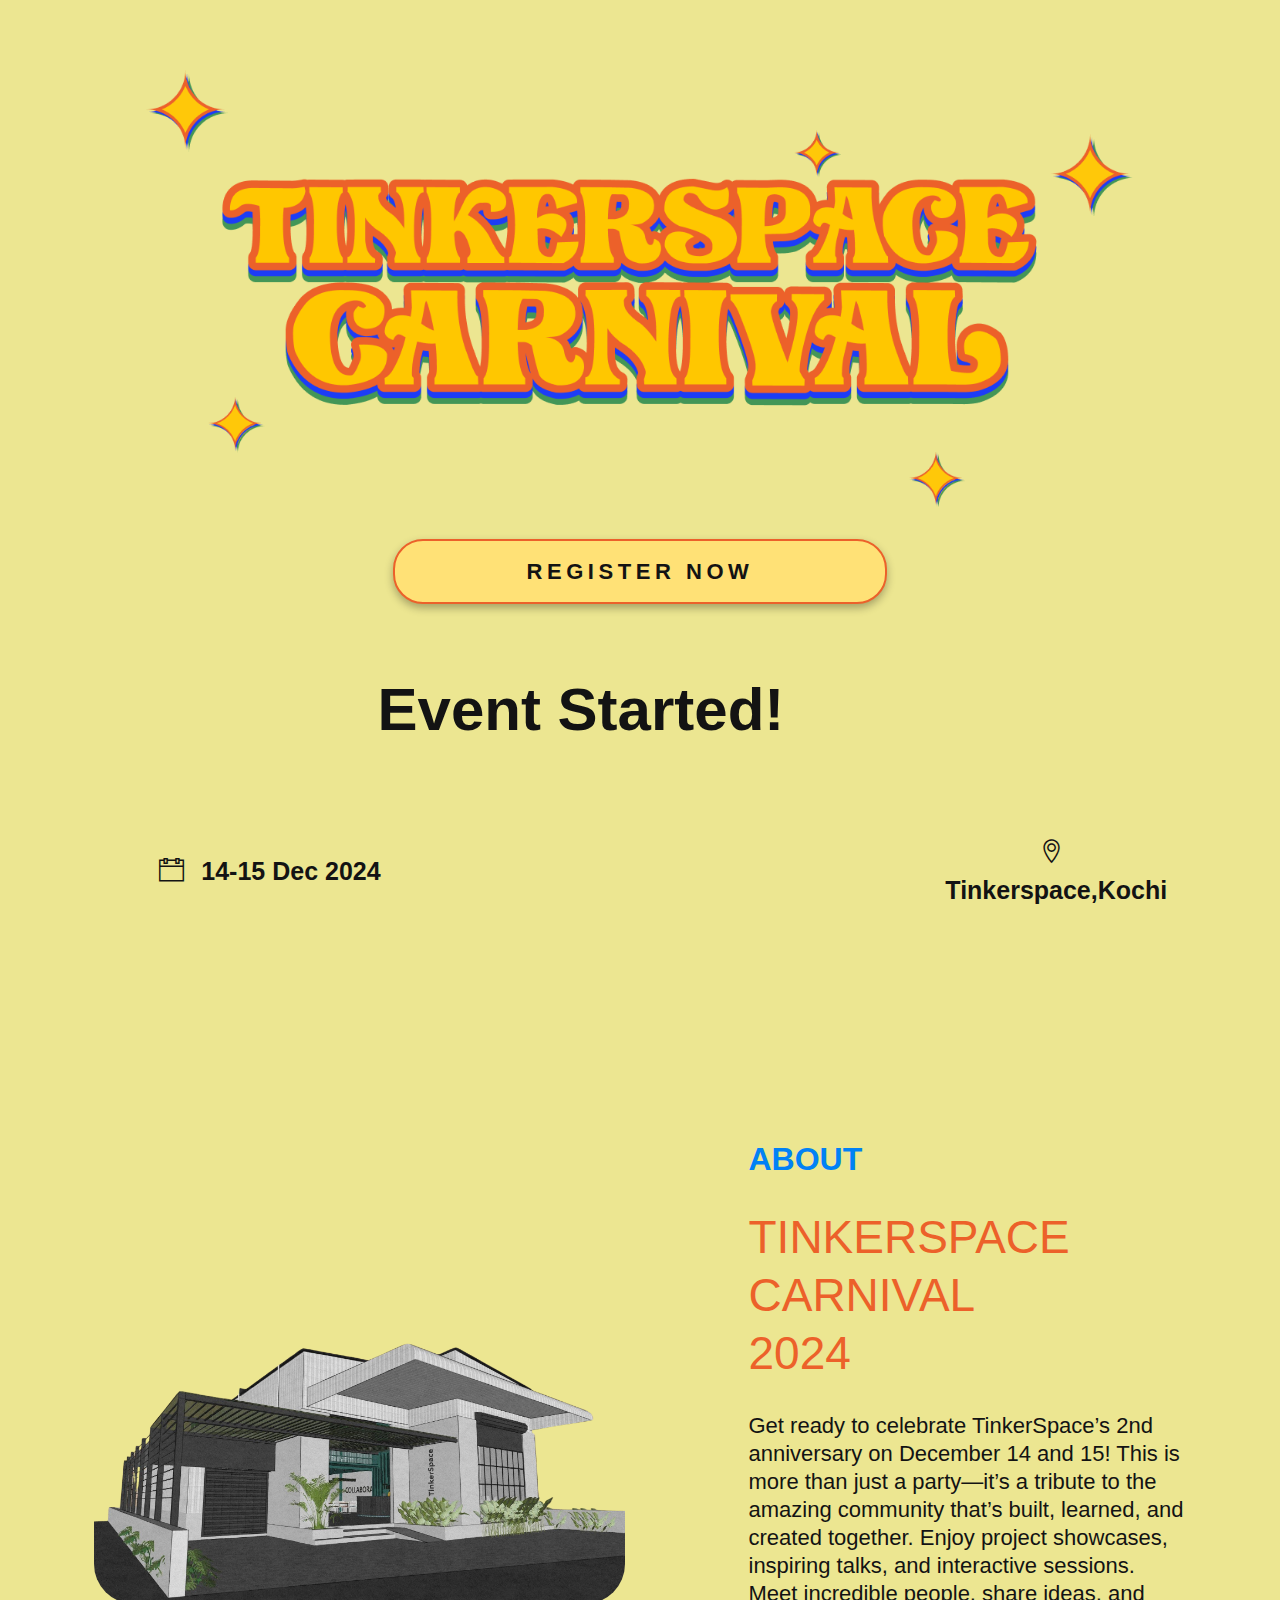
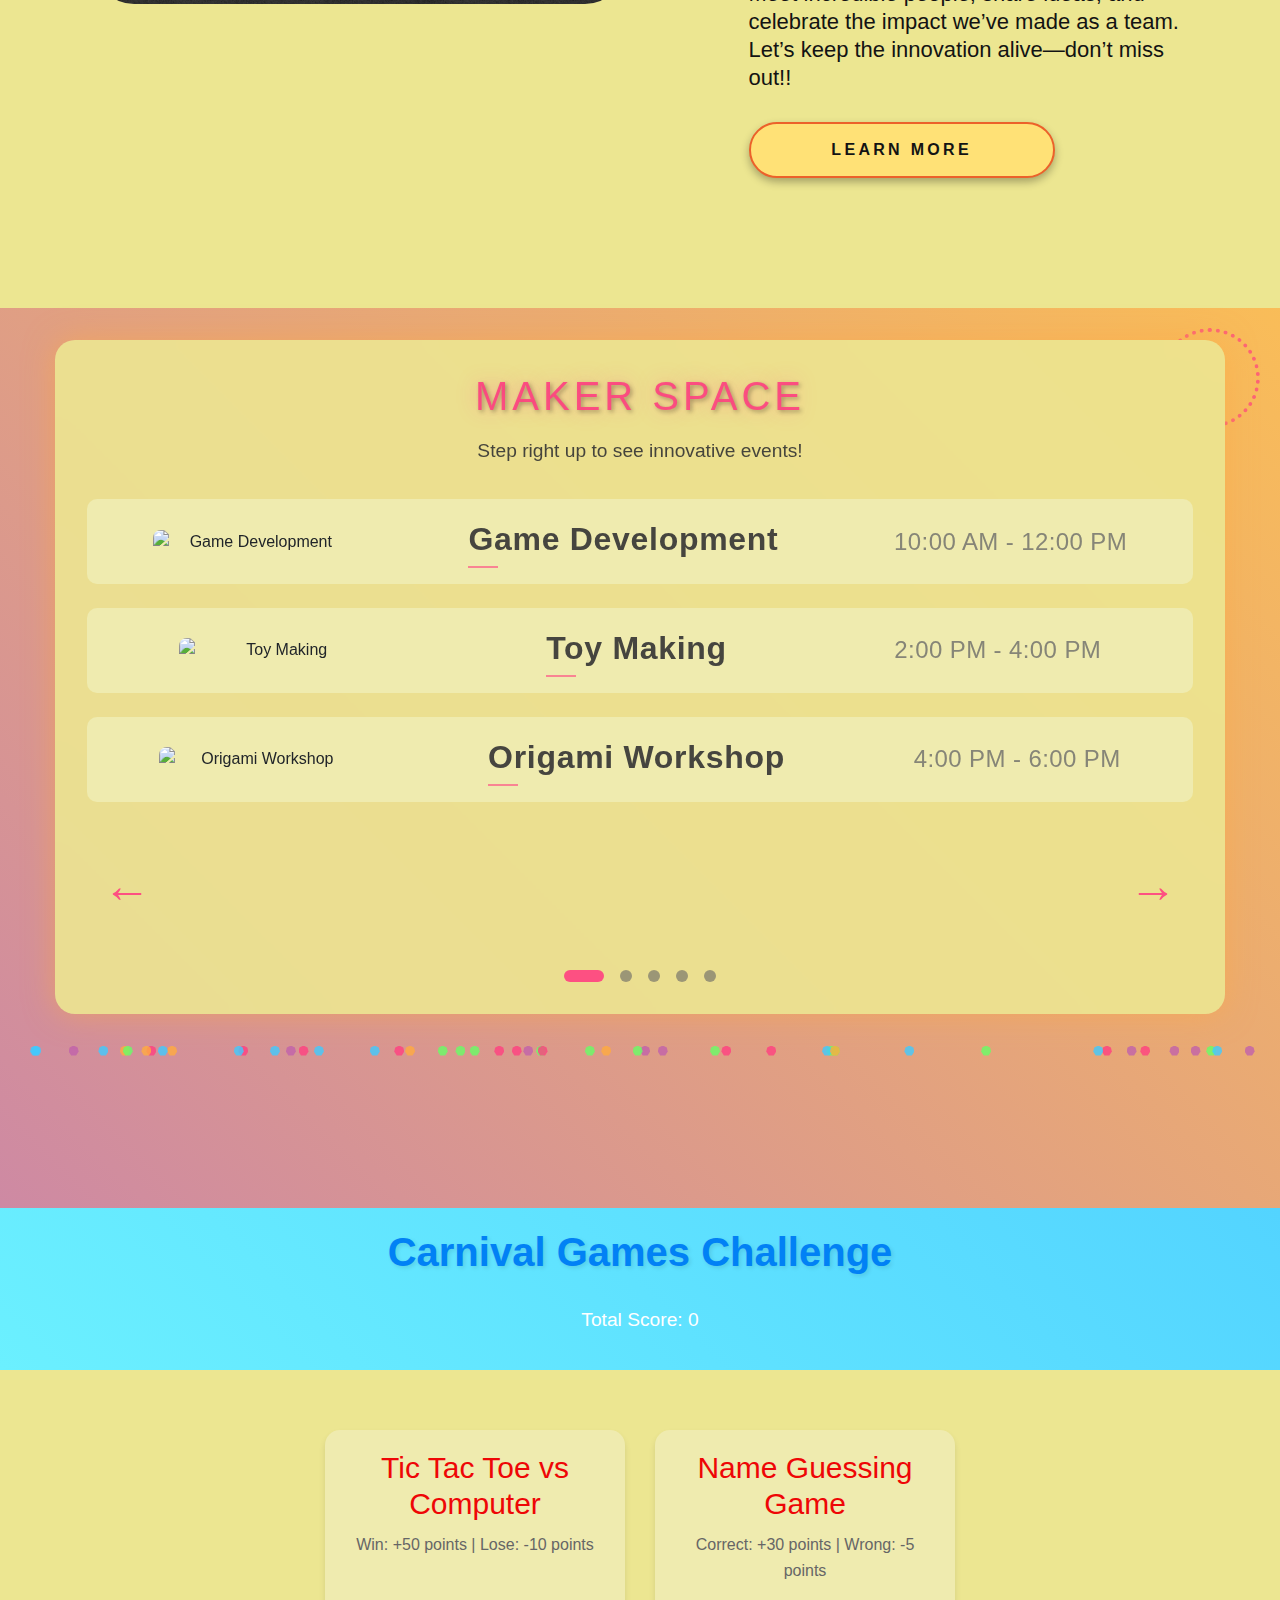
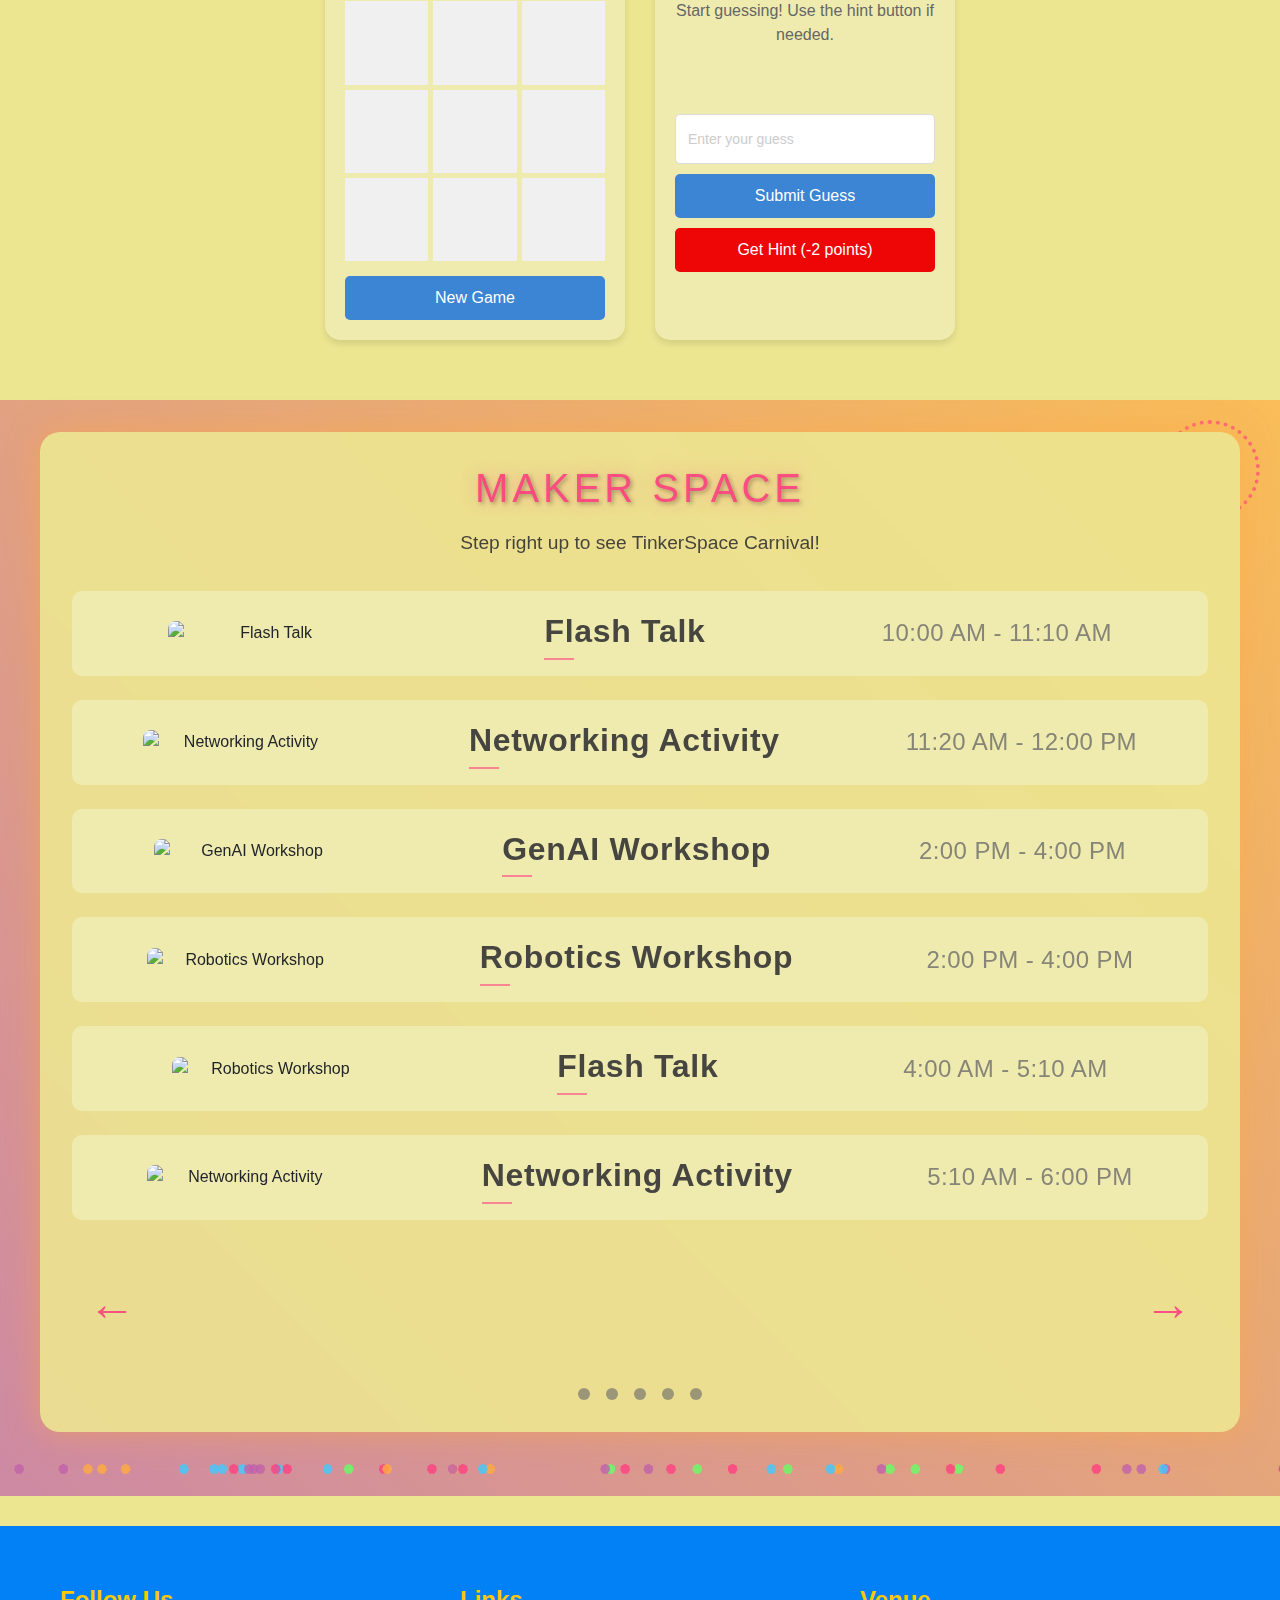
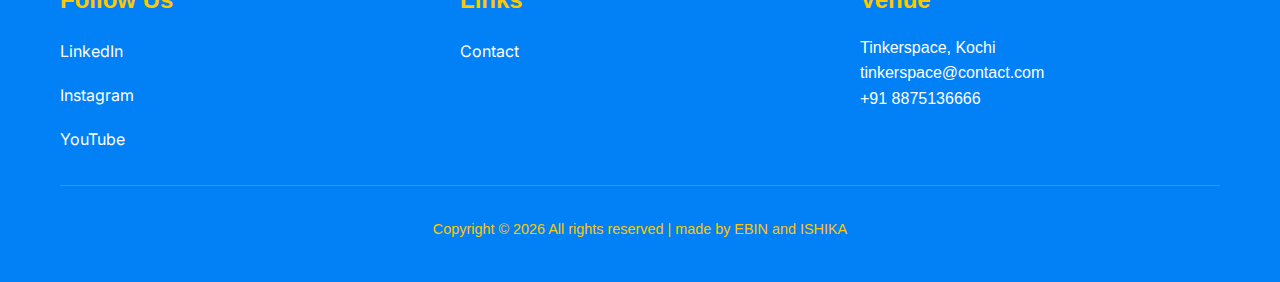
==== commit 7ff2ff06: "remove cloud" ====
--- a/index.html
+++ b/index.html
@@ -300,16 +300,7 @@
             </div>
           </div>
         </div>
-        <div class="clouds-container">
-            <img src="./img/Vector (3).png" class="cloud" alt="Cloud 1" />
-            <img src="./img/Vector (2).png" class="cloud" alt="Cloud 2" />
-            <img src="./img/Vector (1).png" class="cloud" alt="Cloud 3" />
-            <img src="./img/Vector (2).png" class="cloud" alt="Cloud 2" />
-            <img src="./img/Vector (1).png" class="cloud" alt="Cloud 3" />
-            <img src="./img/Vector (2).png" class="cloud" alt="Cloud 2" />
-
-            
-          </div>
+        
       </div>
 
       <div class="countDOwn_area">
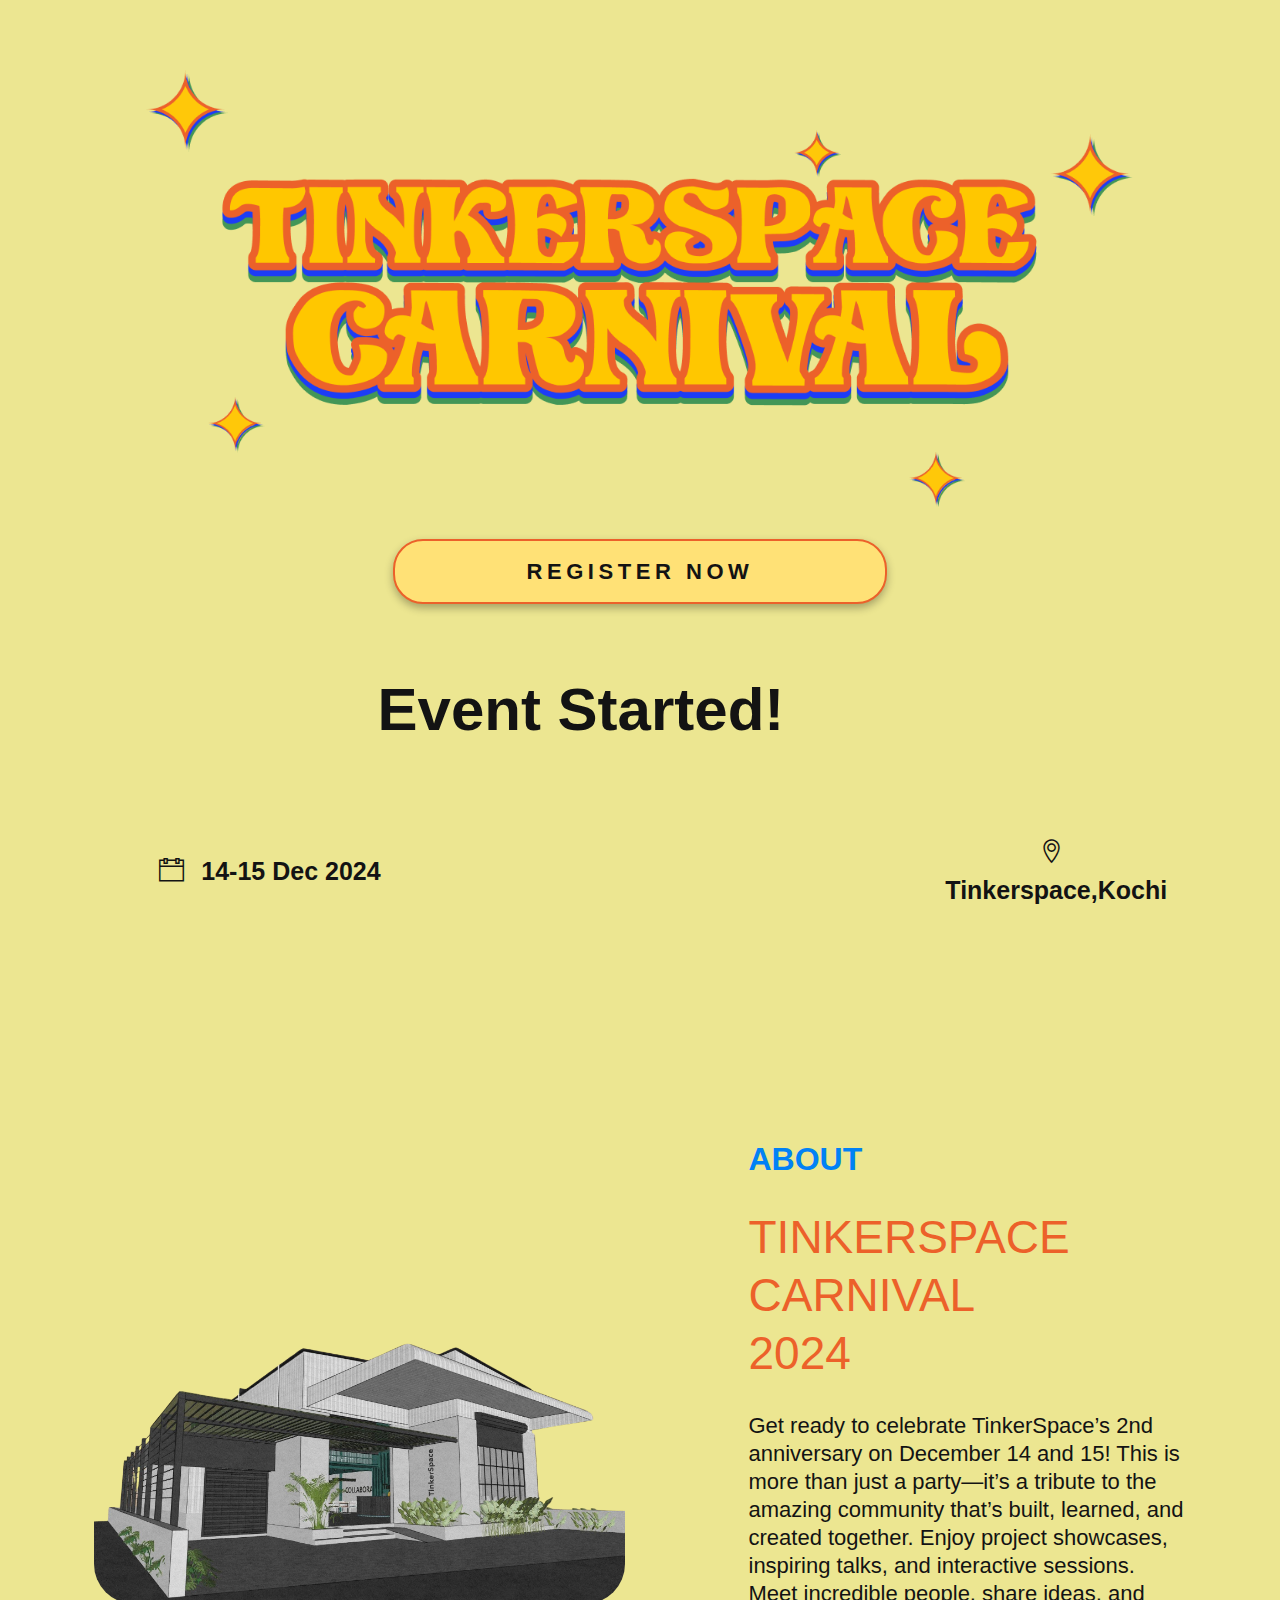
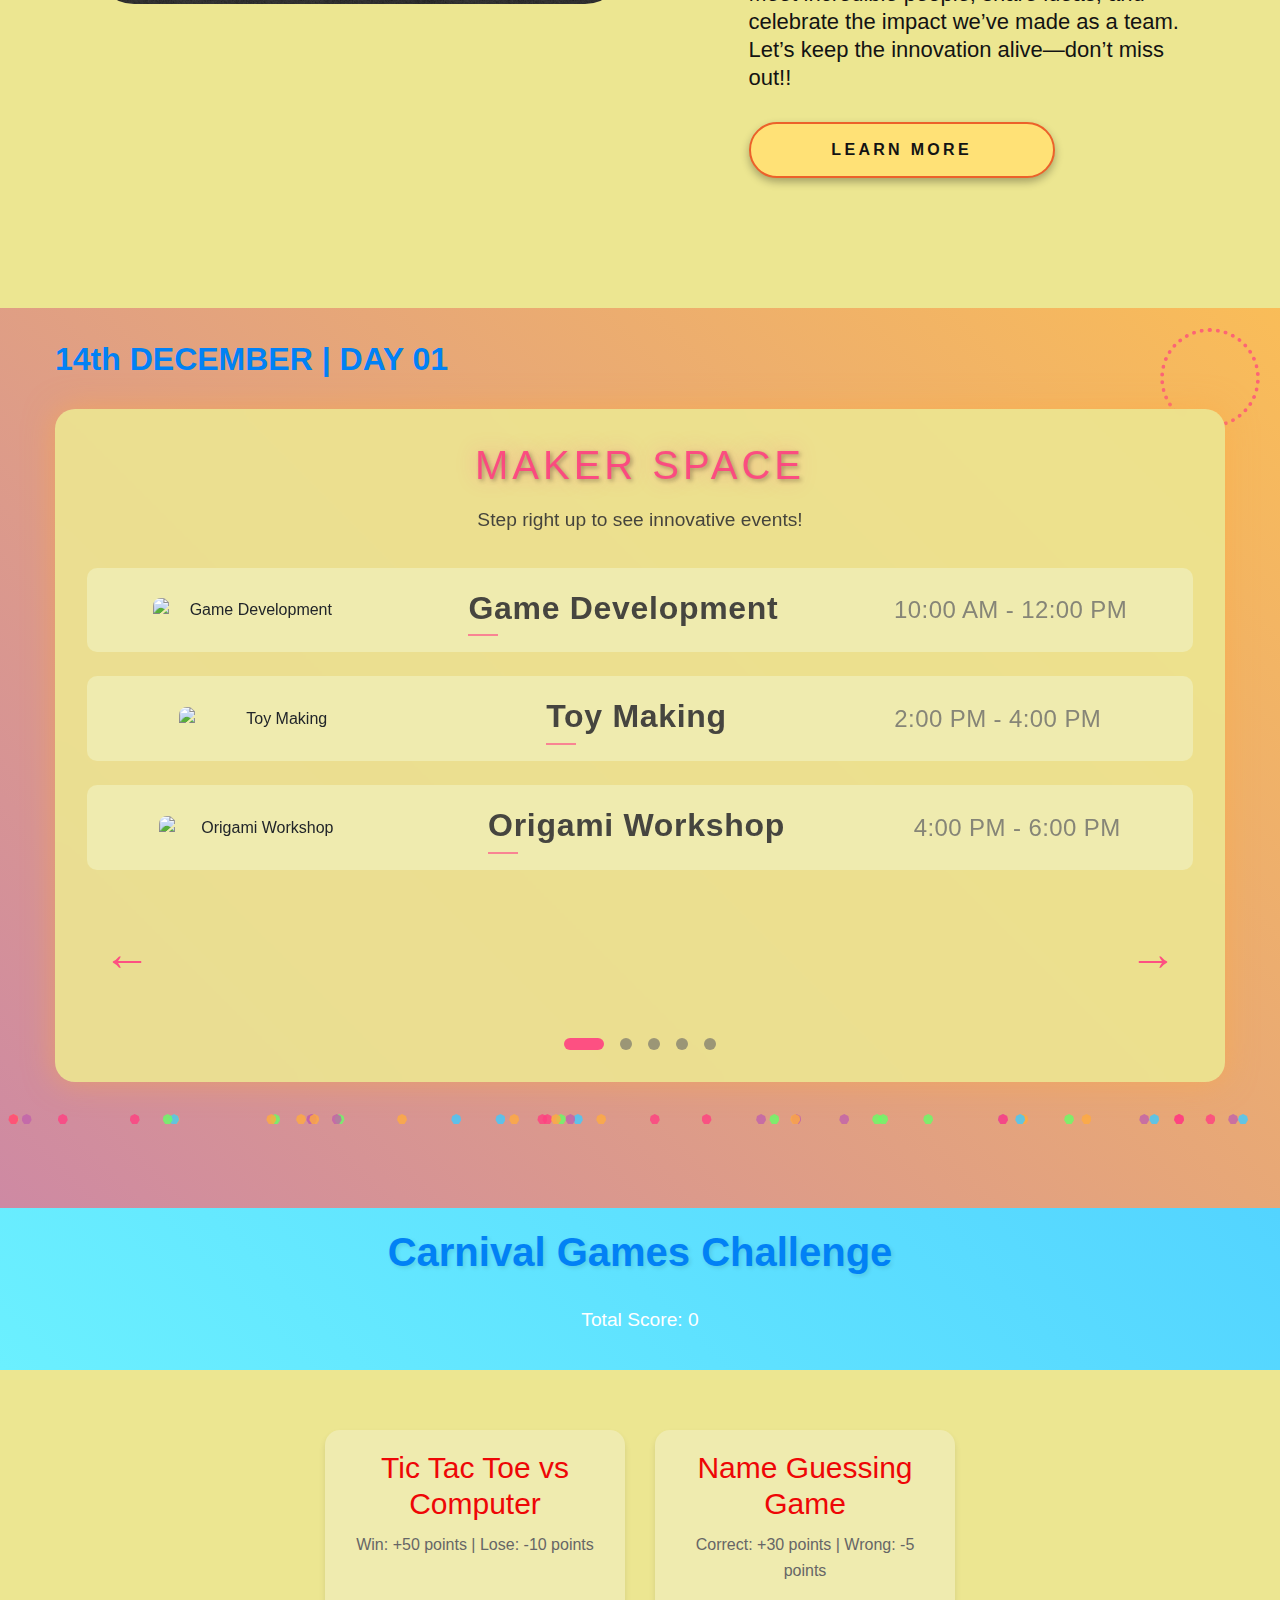
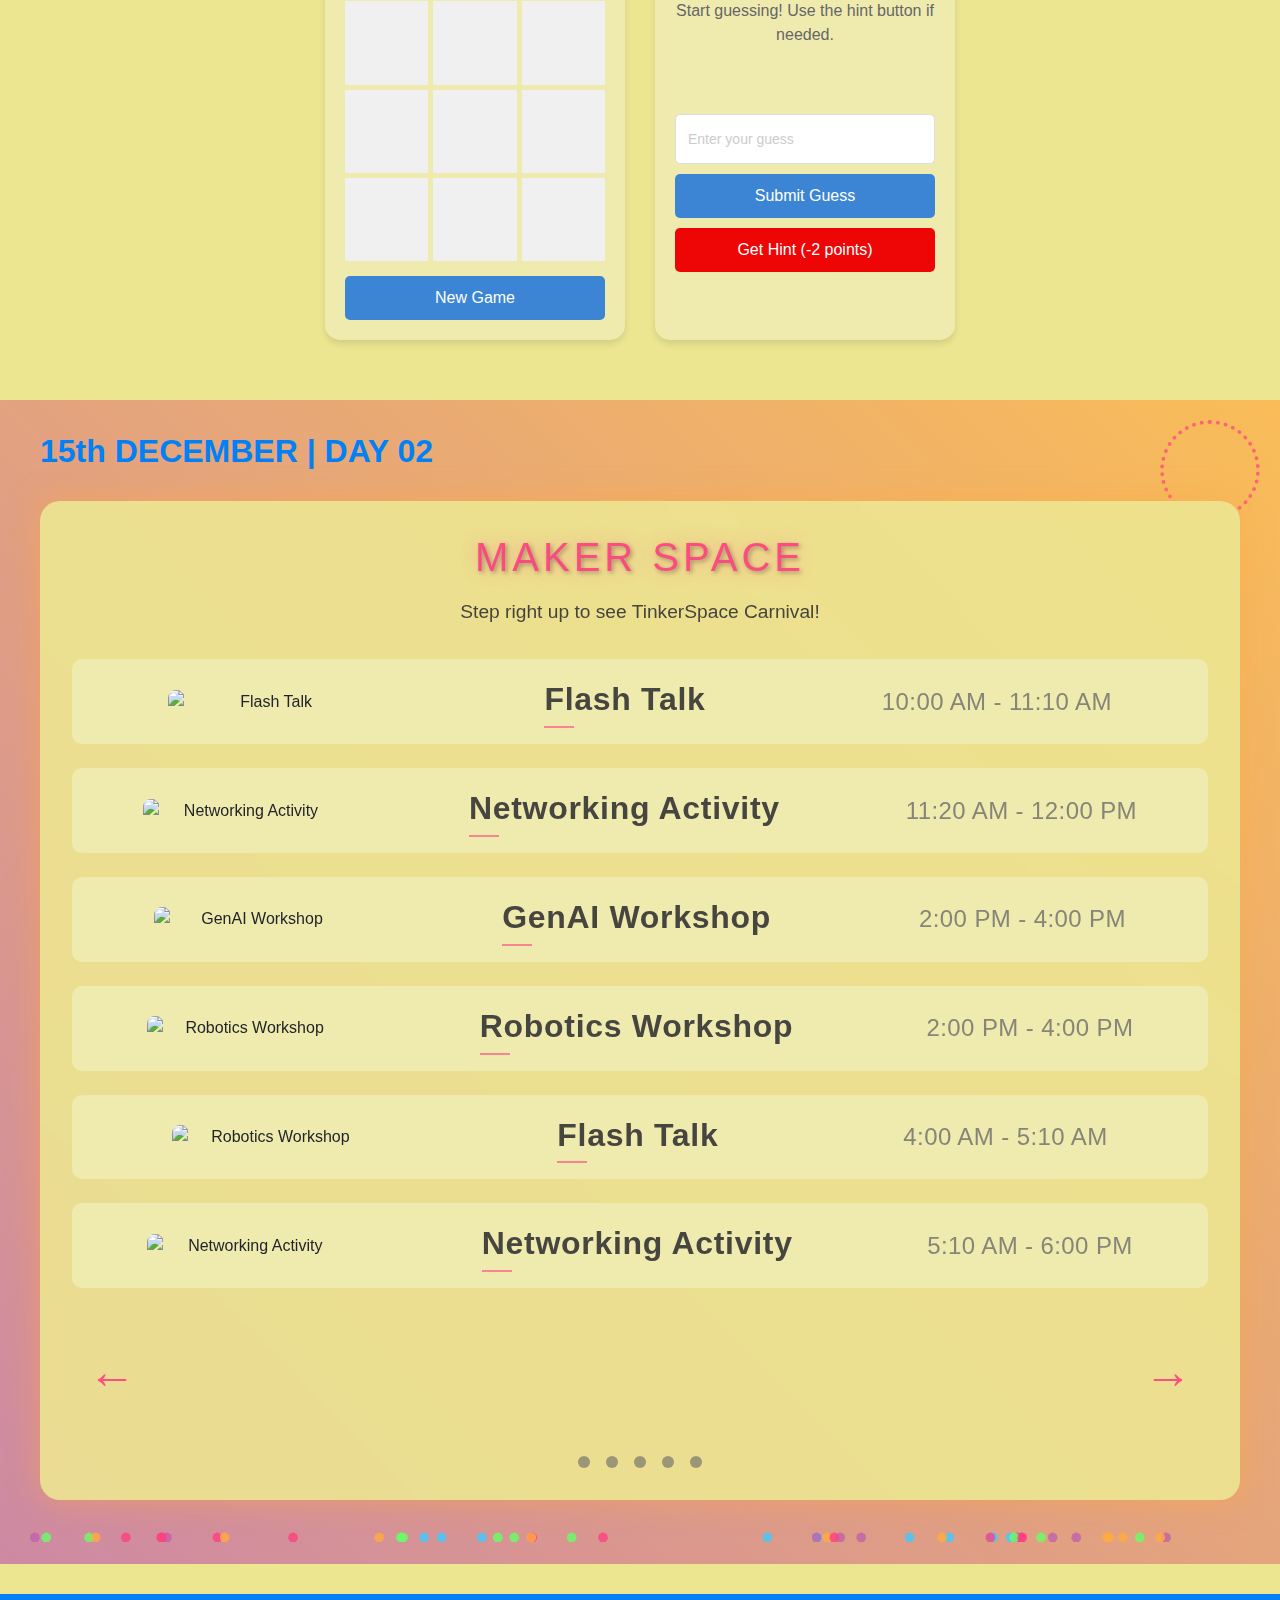
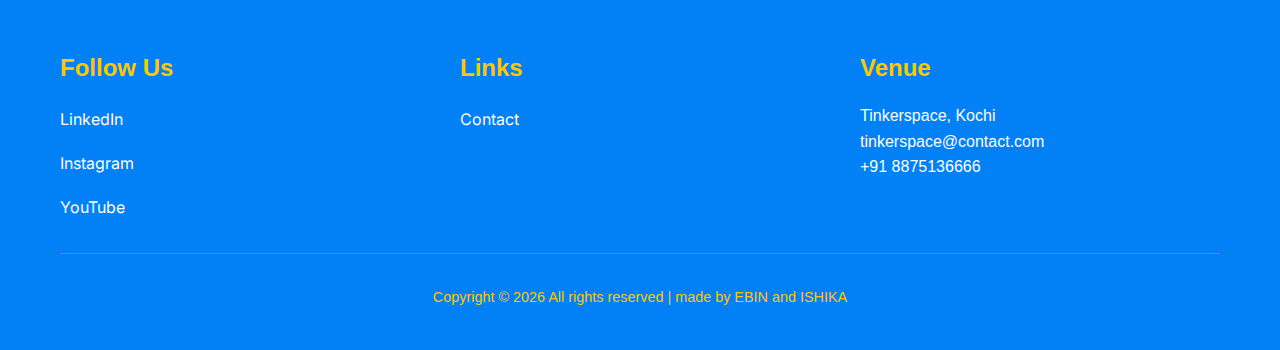
==== commit 140787f6: "add date" ====
--- a/index.html
+++ b/index.html
@@ -670,6 +670,9 @@
     <!-- Remaining HTML content stays the same -->
     <div class="ferris-wheel"></div>
     <div class="container">
+      <h2 style="color:  #0181F5; margin-bottom: 30px; font-size: 2.0rem; font-weight: 900; text:center; ">
+        14th DECEMBER | DAY 01 
+   </h2>
       <div class="track-content">
         <h1 class="track-title">Loading...</h1>
         <p class="track-description"></p>
@@ -1352,6 +1355,9 @@
 
     <div class="rotating-wheel"></div>
     <div class="content-wrapper">
+      <h2 style="color:  #0181F5; margin-bottom: 30px; font-size: 2.0rem; font-weight: 900; text:center; ">
+        15th DECEMBER | DAY 02
+   </h2>
       <div class="pathway-content">
         <h1 class="pathway-header">Loading...</h1>
         <p class="pathway-text"></p>
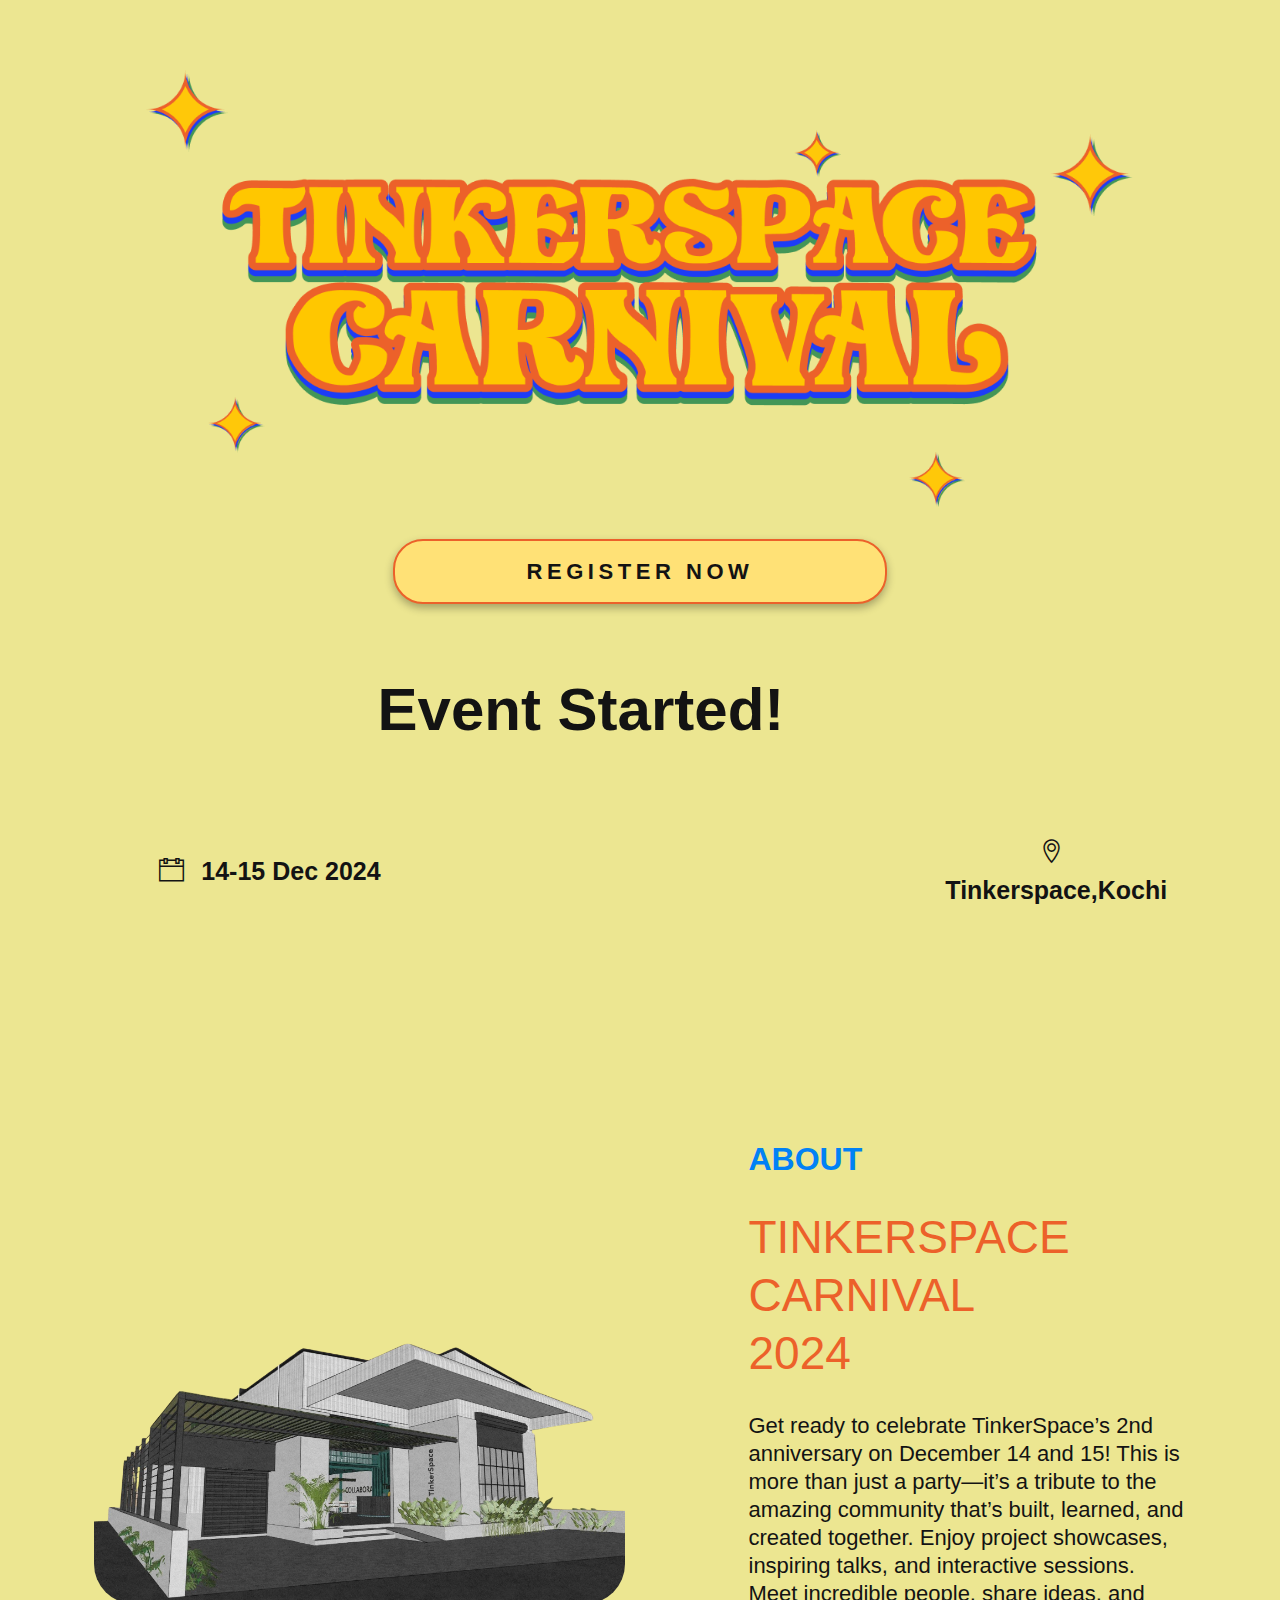
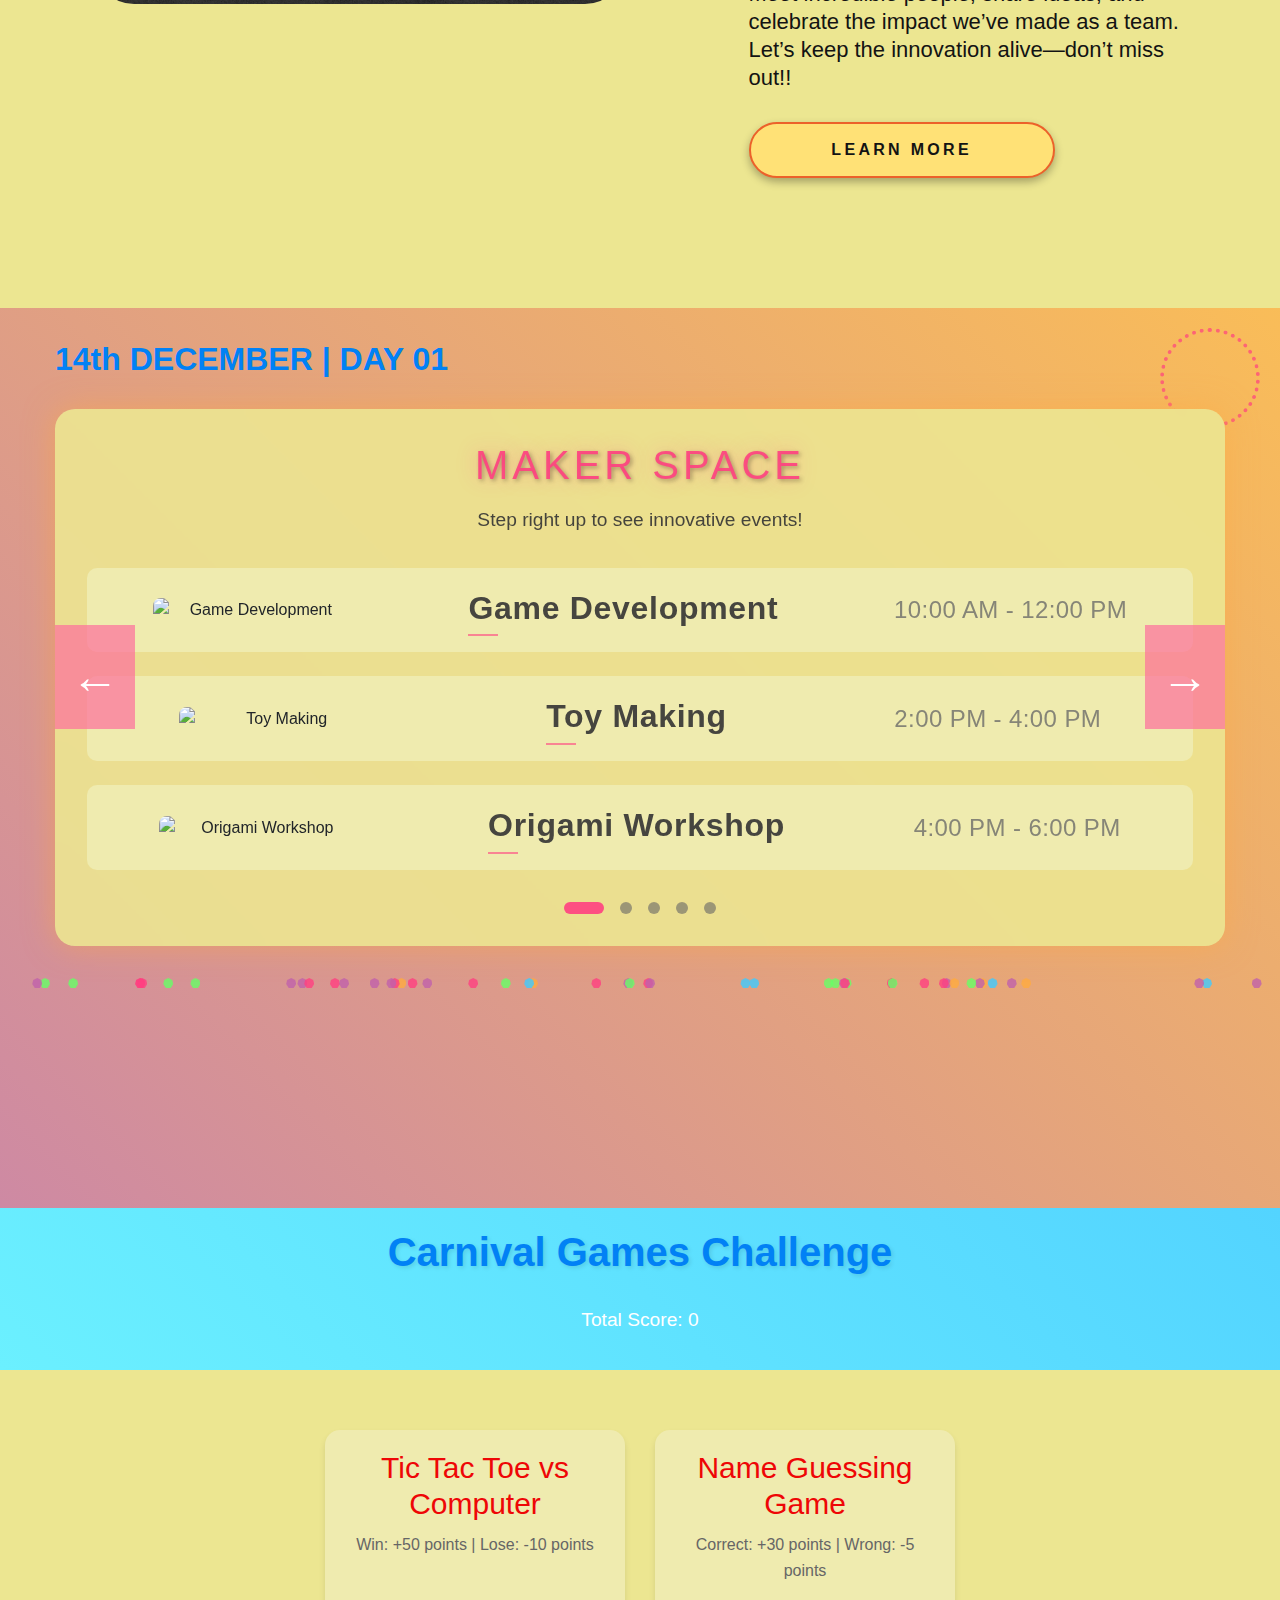
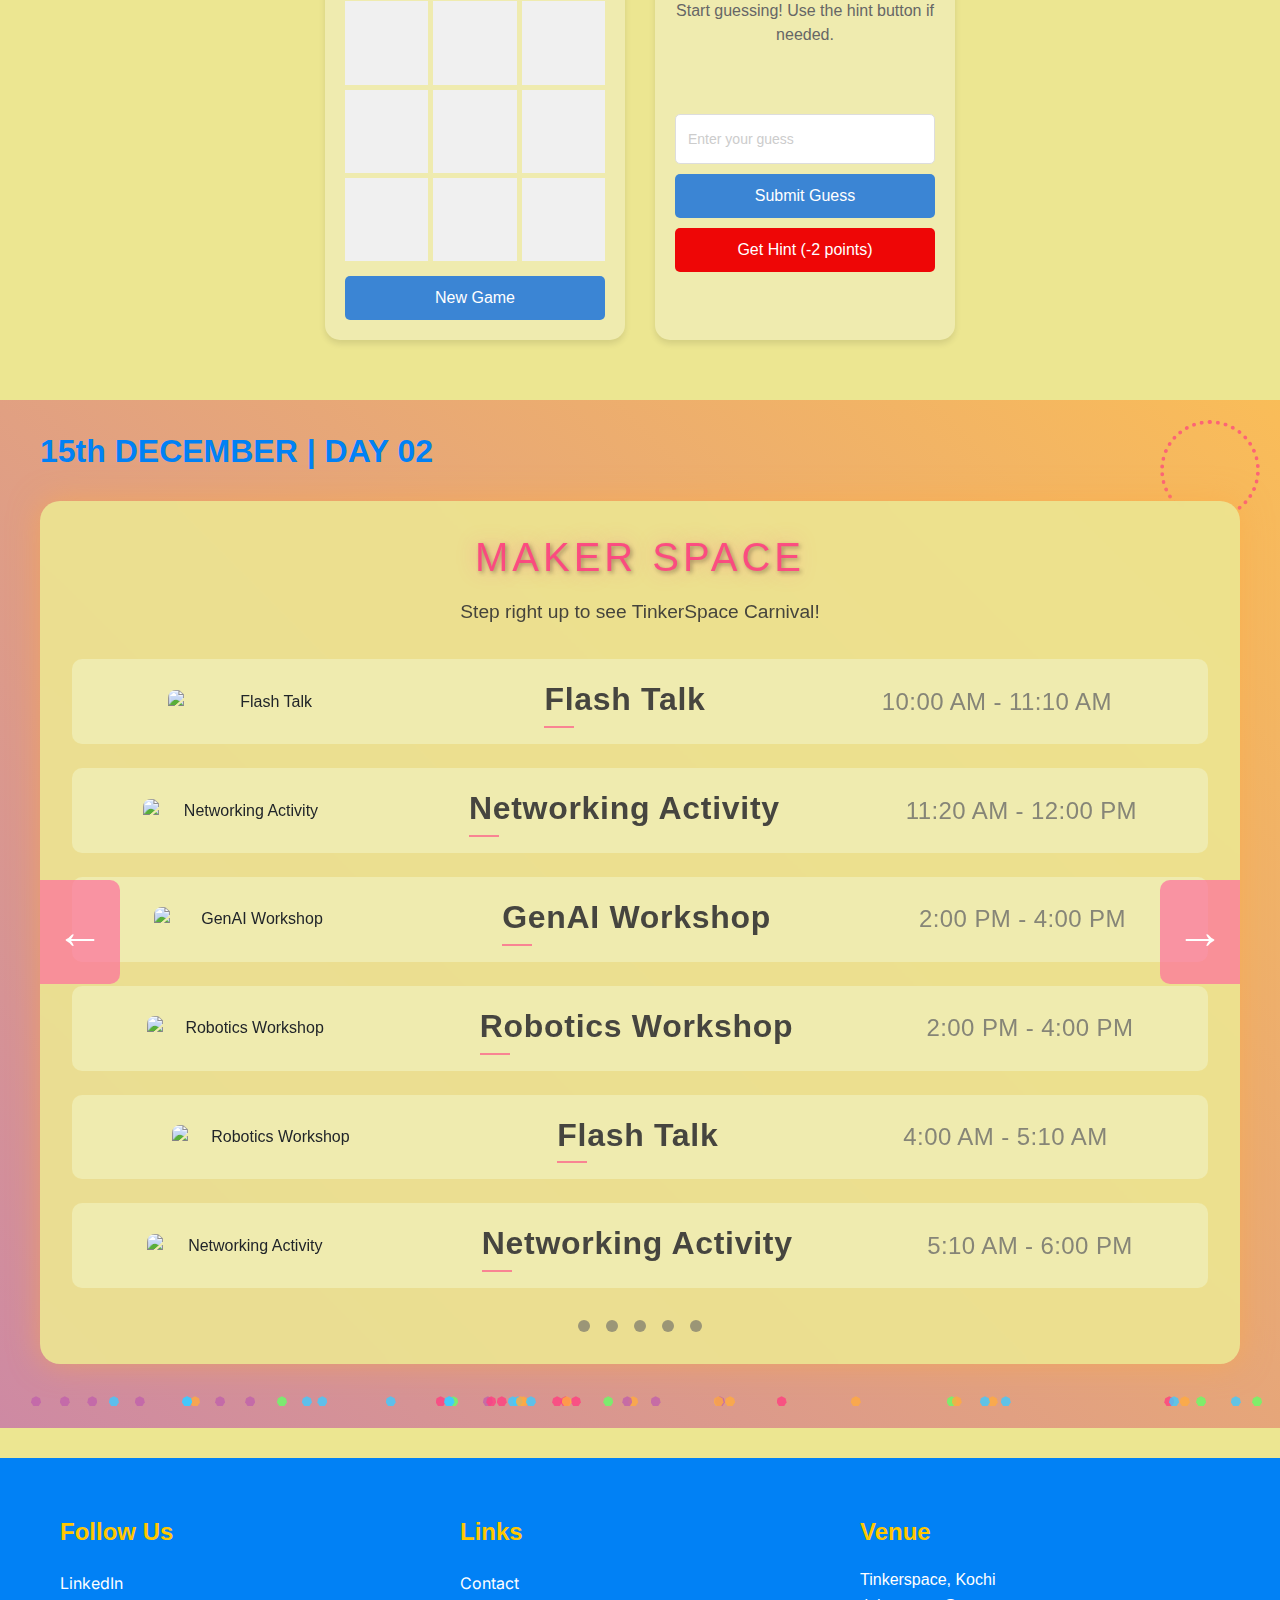
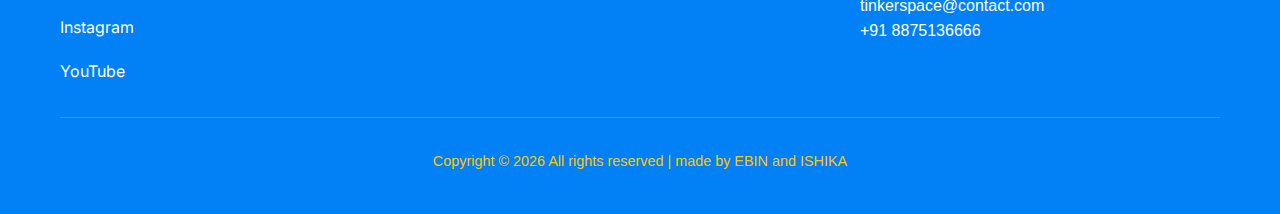
==== commit afdb08a1: "add button" ====
--- a/index.html
+++ b/index.html
@@ -436,6 +436,7 @@
       }
   
       .carnival-section .track-content {
+        position: relative;
         text-align: center;
         padding: 2rem;
         background: rgba(236, 230, 145, 0.9);
@@ -606,24 +607,41 @@
   
       .carnival-section .carousel-nav {
         display: flex;
-        justify-content: space-between;
-        align-items: center;
-        margin-top: 2rem;
+  justify-content: space-between;
+  align-items: center;
+  position: absolute;
+  top: 50%;
+  left: 0;
+  right: 0;
+  transform: translateY(-50%);
+  
       }
   
       .carnival-section .nav-button {
-        background: none;
-        border: none;
-        color: rgba(255, 64, 129, 0.9);
-        font-size: 3rem;
-        cursor: pointer;
-        transition: all 0.3s ease;
-        padding: 1rem;
-      }
+        background: rgba(254, 109, 157, 0.7);
+  border: none;
+  color: white;
+  font-size: 3rem;
+  cursor: pointer;
+  transition: all 0.3s ease;
+  padding: 1rem;
+
+  pointer-events: aut
+      }
+
+      .carnival-section .nav-button .prev-button {
+  left: 0;
+  border-radius: 0 10px  10px 0;
+}
+
+.carnival-section .nav-button .next-button {
+  right: 0;
+  border-radius: 10px 0 0 10px;
+}
   
       .carnival-section .nav-button:hover {
-        color: rgba(255, 171, 64, 1);
-        transform: scale(1.2);
+        background: rgba(255, 171, 64, 1);
+  transform: scale(1.1);
       }
   
       .carnival-section .indicators {
@@ -685,152 +703,166 @@
       </div>
     </div>
     <script>
-        (function() {
-          const tracksData = [
-            { 
-              id: 1, 
-              name: 'Maker Space',
-              description: 'Step right up to see innovative events!',
-              rows: [
-                { image: 'https://i.ibb.co/mHPHfDj/game-design.png', title: 'Game Development', date: '10:00 AM - 12:00 PM' },
-                { image: 'https://i.ibb.co/Vgpb174/Instagram-post-18-8.png', title: 'Toy Making', date: '2:00 PM - 4:00 PM' },
-                { image: 'https://i.ibb.co/Bs37chd/origami.png', title: 'Origami Workshop', date: '4:00 PM - 6:00 PM' },
-              ]
-            },
-            { 
-              id: 2, 
-              name: 'Conference Hall ',
-              description: 'Marvel at the spectacular shows of TinkerSpace!',
-              rows: [
-                { image: 'https://ucare.inhersight.com/782902c7-fda7-461e-9086-d8b2e01445fe/-/format/auto/-/quality/lighter/-/progressive/yes/-/resize/800x/', title: 'Networking Activity', date: '10:00 AM - 11:20 AM' },
-                { image: 'https://encrypted-tbn0.gstatic.com/images?q=tbn:ANd9GcRZAAQewtAO_UjGYnnHoAHEwduPutz80Muf2g&s', title: 'Board Games', date: '11:20 AM -  12:00 PM' },
-                { image: 'https://i.ibb.co/mbthGF1/crochet.png', title: 'Crochet Workshop', date: '2:00 PM -  4:00 PM' },
-                { image: 'https://media.licdn.com/dms/image/v2/D5622AQHCzC59LQEA4A/feedshare-shrink_800/feedshare-shrink_800/0/1733634916537?e=2147483647&v=beta&t=KnzVZKJSzAFVcW3_v2NfNRe312MQJwdpftwUKFp0TUw', title: 'Design Literacy', date: '4:00 PM -  6:00 PM' }
-              ]
-            },
-            { 
-              id: 3, 
-              name: 'Event Hall',
-              description: 'Behold the greatest show & workshops!',
-              rows: [
-                { image: 'https://pbs.twimg.com/media/GeGdTsQakAIBjwJ.jpg', title: 'Project Exhibition', date: '11:20 AM - 12:00 PM' },
-                { image: 'https://i.ibb.co/9nn7CNt/flash.png', title: 'Flash Talk', date: '2:00 PM - 3:20PM' },
-                { image: 'https://pbs.twimg.com/media/GeGdTsQakAIBjwJ.jpg', title: 'Project Exhibition', date: '3:20 PM - 4:00 PM' },
-                { image: 'https://i.ibb.co/9nn7CNt/flash.png', title: 'Flash Talk', date: '4:00 PM - 5:20PM' },
-                { image: 'https://ucare.inhersight.com/782902c7-fda7-461e-9086-d8b2e01445fe/-/format/auto/-/quality/lighter/-/progressive/yes/-/resize/800x/', title: 'Networking Activity', date: '5:20 PM - 6:00 PM' },
-                { image: 'https://media.licdn.com/dms/image/v2/D5622AQEnWeGJ3MuwIQ/feedshare-shrink_800/feedshare-shrink_800/0/1733761893569?e=2147483647&v=beta&t=COiPd68nV9meqPE1lIAk_wYladBfWZRkH2aDj1lpqaQ" alt="Keynote Address', title: 'Saas Tech Stand-Up', date: '6:00 PM - 8:00 PM' }
-              ]
-            },
-            { 
-              id: 4, 
-              name: 'Lobby',
-              description: 'Marvel at the spectacular shows of TinkerSpace!',
-              rows: [
-              { image: 'https://ucare.inhersight.com/782902c7-fda7-461e-9086-d8b2e01445fe/-/format/auto/-/quality/lighter/-/progressive/yes/-/resize/800x/', title: 'Networking Activity', date: '10:00 AM - 12:00 PM & 2:00 PM - 4:00 PM' },
-              ]
-            },
-            { 
-              id: 5, 
-              name: 'Meeting Room',
-              description: 'Step right up to see innovative events!',
-              rows: [
-              { image: 'https://img.freepik.com/free-vector/cartoon-gamer-room-illustration_23-2148916747.jpg', title: 'Game Rooms', date: '10:00 AM - 12:00 PM & 2:00 PM - 4:00 PM' },
-              { image: 'https://bloximages.newyork1.vip.townnews.com/appeal-democrat.com/content/tncms/assets/v3/editorial/6/74/674fceba-db22-11ed-b4e4-fb89fe525939/6439ec40ac95d.image.jpg?resize=1200%2C900', title: 'VR Room', date: '4:00 PM - 6:00 PM' },
-              
-              ]
-            }
-          ];
+       (function() {
+  const tracksData = [
+    { 
+      id: 1, 
+      name: 'Maker Space',
+      description: 'Step right up to see innovative events!',
+      rows: [
+        { image: 'https://i.ibb.co/mHPHfDj/game-design.png', title: 'Game Development', date: '10:00 AM - 12:00 PM' },
+        { image: 'https://i.ibb.co/Vgpb174/Instagram-post-18-8.png', title: 'Toy Making', date: '2:00 PM - 4:00 PM' },
+        { image: 'https://i.ibb.co/Bs37chd/origami.png', title: 'Origami Workshop', date: '4:00 PM - 6:00 PM' },
+      ]
+    },
+    { 
+      id: 2, 
+      name: 'Conference Hall ',
+      description: 'Marvel at the spectacular shows of TinkerSpace!',
+      rows: [
+        { image: 'https://ucare.inhersight.com/782902c7-fda7-461e-9086-d8b2e01445fe/-/format/auto/-/quality/lighter/-/progressive/yes/-/resize/800x/', title: 'Networking Activity', date: '10:00 AM - 11:20 AM' },
+        { image: 'https://encrypted-tbn0.gstatic.com/images?q=tbn:ANd9GcRZAAQewtAO_UjGYnnHoAHEwduPutz80Muf2g&s', title: 'Board Games', date: '11:20 AM -  12:00 PM' },
+        { image: 'https://i.ibb.co/mbthGF1/crochet.png', title: 'Crochet Workshop', date: '2:00 PM -  4:00 PM' },
+        { image: 'https://media.licdn.com/dms/image/v2/D5622AQHCzC59LQEA4A/feedshare-shrink_800/feedshare-shrink_800/0/1733634916537?e=2147483647&v=beta&t=KnzVZKJSzAFVcW3_v2NfNRe312MQJwdpftwUKFp0TUw', title: 'Design Literacy', date: '4:00 PM -  6:00 PM' }
+      ]
+    },
+    { 
+      id: 3, 
+      name: 'Event Hall',
+      description: 'Behold the greatest show & workshops!',
+      rows: [
+        { image: 'https://pbs.twimg.com/media/GeGdTsQakAIBjwJ.jpg', title: 'Project Exhibition', date: '11:20 AM - 12:00 PM' },
+        { image: 'https://i.ibb.co/9nn7CNt/flash.png', title: 'Flash Talk', date: '2:00 PM - 3:20PM' },
+        { image: 'https://pbs.twimg.com/media/GeGdTsQakAIBjwJ.jpg', title: 'Project Exhibition', date: '3:20 PM - 4:00 PM' },
+        { image: 'https://i.ibb.co/9nn7CNt/flash.png', title: 'Flash Talk', date: '4:00 PM - 5:20PM' },
+        { image: 'https://ucare.inhersight.com/782902c7-fda7-461e-9086-d8b2e01445fe/-/format/auto/-/quality/lighter/-/progressive/yes/-/resize/800x/', title: 'Networking Activity', date: '5:20 PM - 6:00 PM' },
+        { image: 'https://media.licdn.com/dms/image/v2/D5622AQEnWeGJ3MuwIQ/feedshare-shrink_800/feedshare-shrink_800/0/1733761893569?e=2147483647&v=beta&t=COiPd68nV9meqPE1lIAk_wYladBfWZRkH2aDj1lpqaQ" alt="Keynote Address', title: 'Saas Tech Stand-Up', date: '6:00 PM - 8:00 PM' }
+      ]
+    },
+    { 
+      id: 4, 
+      name: 'Lobby',
+      description: 'Marvel at the spectacular shows of TinkerSpace!',
+      rows: [
+      { image: 'https://ucare.inhersight.com/782902c7-fda7-461e-9086-d8b2e01445fe/-/format/auto/-/quality/lighter/-/progressive/yes/-/resize/800x/', title: 'Networking Activity', date: '10:00 AM - 12:00 PM & 2:00 PM - 4:00 PM' },
+      ]
+    },
+    { 
+      id: 5, 
+      name: 'Meeting Room',
+      description: 'Step right up to see innovative events!',
+      rows: [
+      { image: 'https://img.freepik.com/free-vector/cartoon-gamer-room-illustration_23-2148916747.jpg', title: 'Game Rooms', date: '10:00 AM - 12:00 PM & 2:00 PM - 4:00 PM' },
+      { image: 'https://bloximages.newyork1.vip.townnews.com/appeal-democrat.com/content/tncms/assets/v3/editorial/6/74/674fceba-db22-11ed-b4e4-fb89fe525939/6439ec40ac95d.image.jpg?resize=1200%2C900', title: 'VR Room', date: '4:00 PM - 6:00 PM' },
+      ]
+    }
+  ];
+
+  let currentTrackIndex = 0;
+  let isAutoPlaying = true;
+  let autoPlayInterval;
+  const section = document.querySelector('.carnival-section');
+
+  function createConfetti() {
+    const confettiColors = [
+      'rgba(255, 64, 129, 0.8)', 
+      'rgba(255, 171, 64, 0.8)', 
+      'rgba(64, 202, 255, 0.8)', 
+      'rgba(193, 98, 171, 0.8)', 
+      'rgba(102, 255, 102, 0.8)'
+    ];
+    for(let i = 0; i < 50; i++) {
+      const confetti = document.createElement('div');
+      confetti.className = 'confetti';
+      confetti.style.left = Math.random() * 100 + 'vw';
+      confetti.style.animationDelay = Math.random() * 3 + 's';
+      confetti.style.backgroundColor = confettiColors[Math.floor(Math.random() * confettiColors.length)];
+      section.appendChild(confetti);
+    }
+  }
+
+  function updateTrack() {
+    const track = tracksData[currentTrackIndex];
+    section.querySelector('.track-title').textContent = track.name;
+    section.querySelector('.track-description').textContent = track.description;
     
-          let currentTrackIndex = 0;
-          let isAutoPlaying = true;
-          let autoPlayInterval;
-          const section = document.querySelector('#carnival-tracks');
+    const contentRowsContainer = section.querySelector('.content-rows');
+    contentRowsContainer.innerHTML = '';
+    track.rows.forEach(row => {
+      const rowElement = document.createElement('div');
+      rowElement.className = 'content-row';
+      rowElement.innerHTML = `
+        <img src="${row.image}" alt="${row.title}" class="content-image">
+        <div class="content-title">${row.title}</div>
+        <div class="content-date">${row.date}</div>
+      `;
+      contentRowsContainer.appendChild(rowElement);
+    });
     
-          function createConfetti() {
-            const confettiColors = [
-              'rgba(255, 64, 129, 0.8)', 
-              'rgba(255, 171, 64, 0.8)', 
-              'rgba(64, 202, 255, 0.8)', 
-              'rgba(193, 98, 171, 0.8)', 
-              'rgba(102, 255, 102, 0.8)'
-            ];
-            for(let i = 0; i < 50; i++) {
-              const confetti = document.createElement('div');
-              confetti.className = 'confetti';
-              confetti.style.left = Math.random() * 100 + 'vw';
-              confetti.style.animationDelay = Math.random() * 3 + 's';
-              confetti.style.backgroundColor = confettiColors[Math.floor(Math.random() * confettiColors.length)];
-              section.appendChild(confetti);
-            }
-          }
+    section.querySelectorAll('.indicator').forEach((indicator, index) => {
+      indicator.classList.toggle('active', index === currentTrackIndex);
+    });
+  }
+
+  function handlePrev() {
+    currentTrackIndex = currentTrackIndex === 0 ? tracksData.length - 1 : currentTrackIndex - 1;
+    updateTrack();
+    stopAutoPlay();
+  }
+
+  function handleNext() {
+    currentTrackIndex = currentTrackIndex === tracksData.length - 1 ? 0 : currentTrackIndex + 1;
+    updateTrack();
+    stopAutoPlay();
+  }
+
+  function stopAutoPlay() {
+    isAutoPlaying = false;
+    clearInterval(autoPlayInterval);
+  }
+
+  function startAutoPlay() {
+    autoPlayInterval = setInterval(handleNext, 5000);
+  }
+
+  function initCarousel() {
+    const indicatorsContainer = section.querySelector('.indicators');
+    indicatorsContainer.innerHTML = ''; // Clear existing indicators
+    tracksData.forEach((_, index) => {
+      const indicator = document.createElement('button');
+      indicator.className = 'indicator' + (index === 0 ? ' active' : '');
+      indicator.addEventListener('click', () => {
+        currentTrackIndex = index;
+        updateTrack();
+        stopAutoPlay();
+      });
+      indicatorsContainer.appendChild(indicator);
+    });
+
+    // Ensure navigation buttons exist before adding event listeners
+    const prevButton = section.querySelector('.prev-button');
+    const nextButton = section.querySelector('.next-button');
     
-          function updateTrack() {
-            const track = tracksData[currentTrackIndex];
-            section.querySelector('.track-title').textContent = track.name;
-            section.querySelector('.track-description').textContent = track.description;
-            
-            const contentRowsContainer = section.querySelector('.content-rows');
-            contentRowsContainer.innerHTML = '';
-            track.rows.forEach(row => {
-              const rowElement = document.createElement('div');
-              rowElement.className = 'content-row';
-              rowElement.innerHTML = `
-                <img src="${row.image}" alt="${row.title}" class="content-image">
-                <div class="content-title">${row.title}</div>
-                <div class="content-date">${row.date}</div>
-              `;
-              contentRowsContainer.appendChild(rowElement);
-            });
-            
-            section.querySelectorAll('.indicator').forEach((indicator, index) => {
-              indicator.classList.toggle('active', index === currentTrackIndex);
-            });
-          }
+    if (prevButton) {
+      prevButton.addEventListener('click', handlePrev);
+    }
     
-          function handlePrev() {
-            currentTrackIndex = currentTrackIndex === 0 ? tracksData.length - 1 : currentTrackIndex - 1;
-            updateTrack();
-            stopAutoPlay();
-          }
-    
-          function handleNext() {
-            currentTrackIndex = currentTrackIndex === tracksData.length - 1 ? 0 : currentTrackIndex + 1;
-            updateTrack();
-            stopAutoPlay();
-          }
-    
-          function stopAutoPlay() {
-            isAutoPlaying = false;
-            clearInterval(autoPlayInterval);
-          }
-    
-          function startAutoPlay() {
-            autoPlayInterval = setInterval(handleNext, 5000);
-          }
-    
-          function initCarousel() {
-            const indicatorsContainer = section.querySelector('.indicators');
-            tracksData.forEach((_, index) => {
-              const indicator = document.createElement('button');
-              indicator.className = 'indicator' + (index === 0 ? ' active' : '');
-              indicator.addEventListener('click', () => {
-                currentTrackIndex = index;
-                updateTrack();
-                stopAutoPlay();
-              });
-              indicatorsContainer.appendChild(indicator);
-            });
-    
-            section.querySelector('.prev-button').addEventListener('click', handlePrev);
-            section.querySelector('.next-button').addEventListener('click', handleNext);
-    
-            startAutoPlay();
-            updateTrack();
-            createConfetti();
-          }
-    
-          initCarousel();
-        })();
+    if (nextButton) {
+      nextButton.addEventListener('click', handleNext);
+    }
+
+    startAutoPlay();
+    updateTrack();
+    createConfetti();
+  }
+
+  // Wait for DOM to be fully loaded before initializing
+  if (document.readyState === 'loading') {
+    document.addEventListener('DOMContentLoaded', initCarousel);
+  } else {
+    initCarousel();
+  }
+})();
       </script>
   </section>
 
@@ -1119,6 +1151,7 @@
         box-shadow: 0 0 30px rgba(255, 171, 64, 0.5);
         animation: bounce 6s ease-in-out infinite;
         margin-bottom: 2rem;
+        position: relative;
       }
 
       .festival-zone .pathway-header {
@@ -1293,25 +1326,42 @@
 
       .festival-zone .carousel-controls {
         display: flex;
-        justify-content: space-between;
-        align-items: center;
-        margin-top: 2rem;
+  justify-content: space-between;
+  align-items: center;
+  position: absolute;
+  top: 50%;
+  left: 0;
+  right: 0;
+  transform: translateY(-50%);
+
       }
 
       .festival-zone .control-button {
-        background: none;
-        border: none;
-        color: rgba(255, 64, 129, 0.9);
-        font-size: 3rem;
-        cursor: pointer;
-        transition: all 0.3s ease;
-        padding: 1rem;
+        background: rgba(254, 109, 157, 0.7);
+  border: none;
+  color: white;
+  font-size: 3rem;
+  cursor: pointer;
+  transition: all 0.3s ease;
+  padding: 1rem;
+  pointer-events: auto;
+  z-index: 10;
       }
 
       .festival-zone .control-button:hover {
-        color: rgba(255, 171, 64, 1);
-        transform: scale(1.2);
-      }
+        background: rgba(255, 171, 64, 1);
+  transform: scale(1.1);
+      }
+
+      .festival-zone .control-button.prev-btn {
+  left: 0;
+  border-radius: 0 10px 10px 0;
+}
+
+.festival-zone .control-button.next-btn {
+  right: 0;
+  border-radius: 10px 0 0 10px;
+}
 
       .festival-zone .track-dots {
         display: flex;
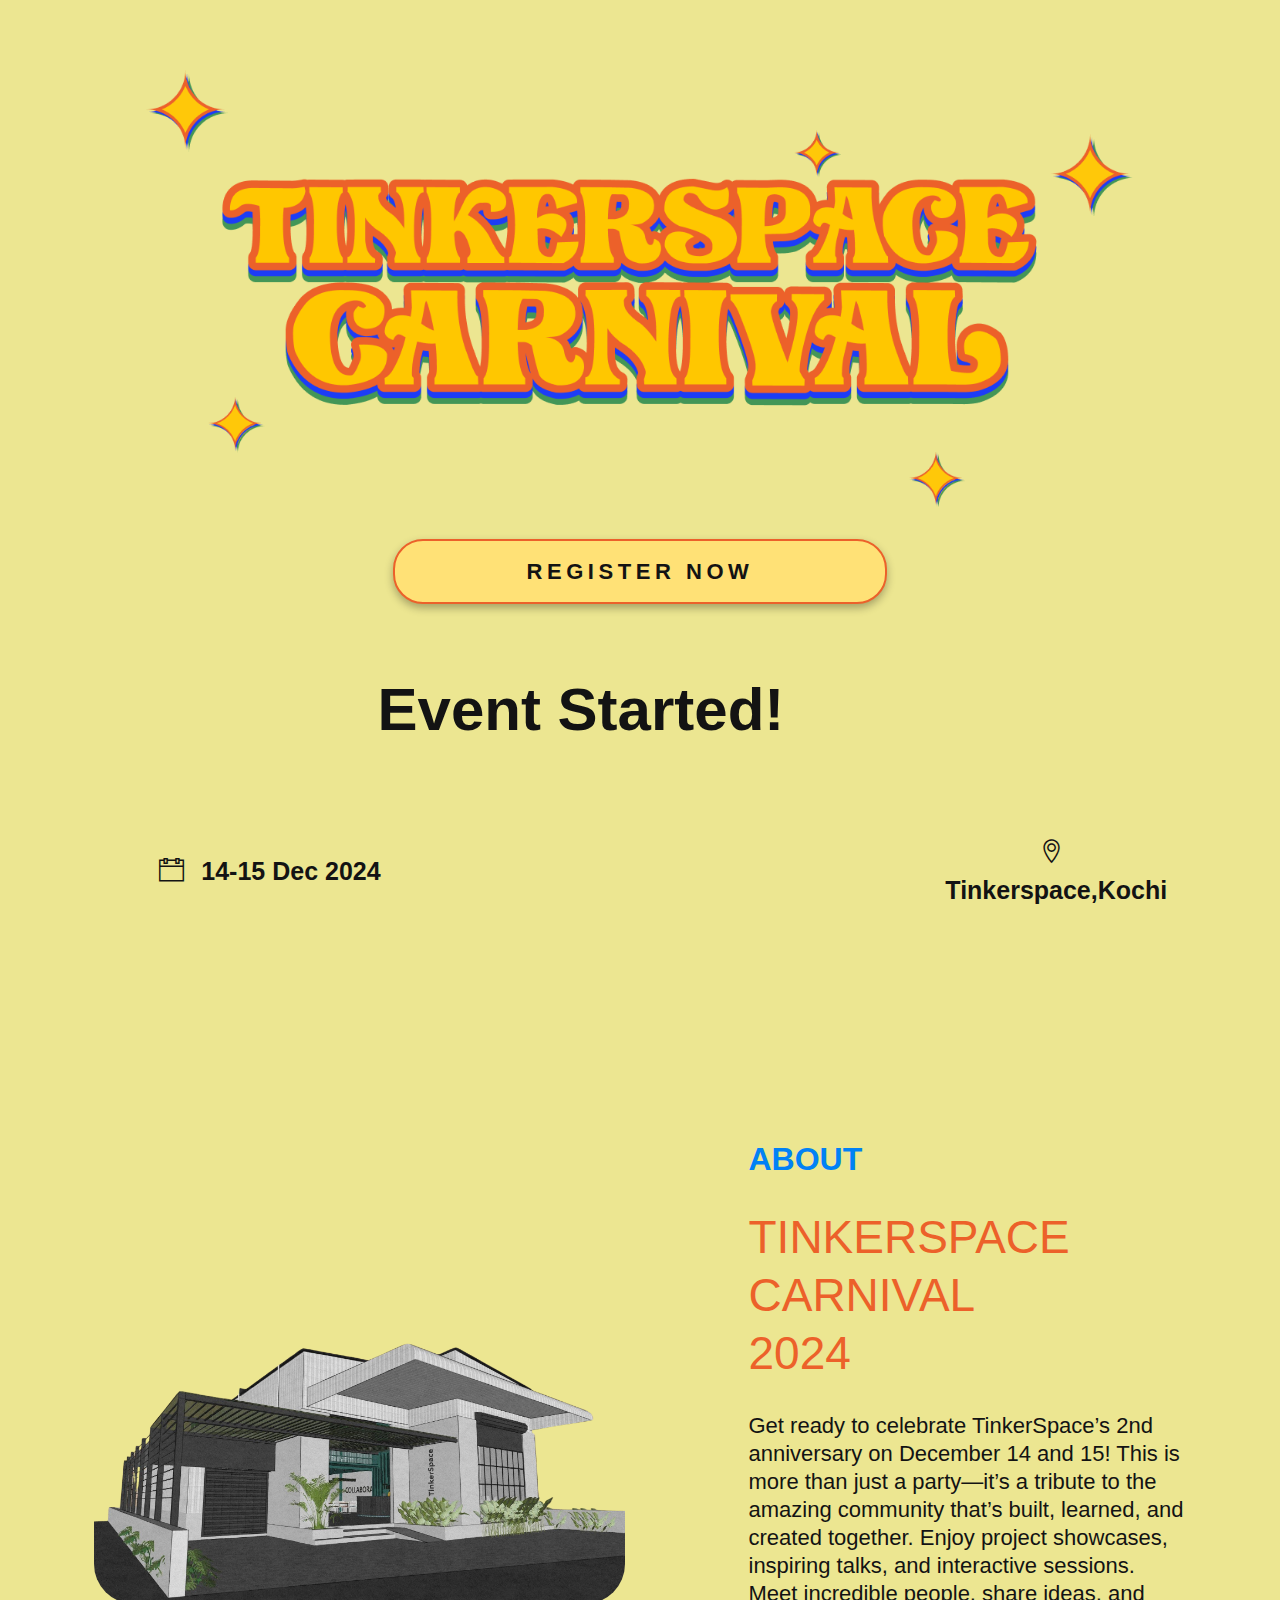
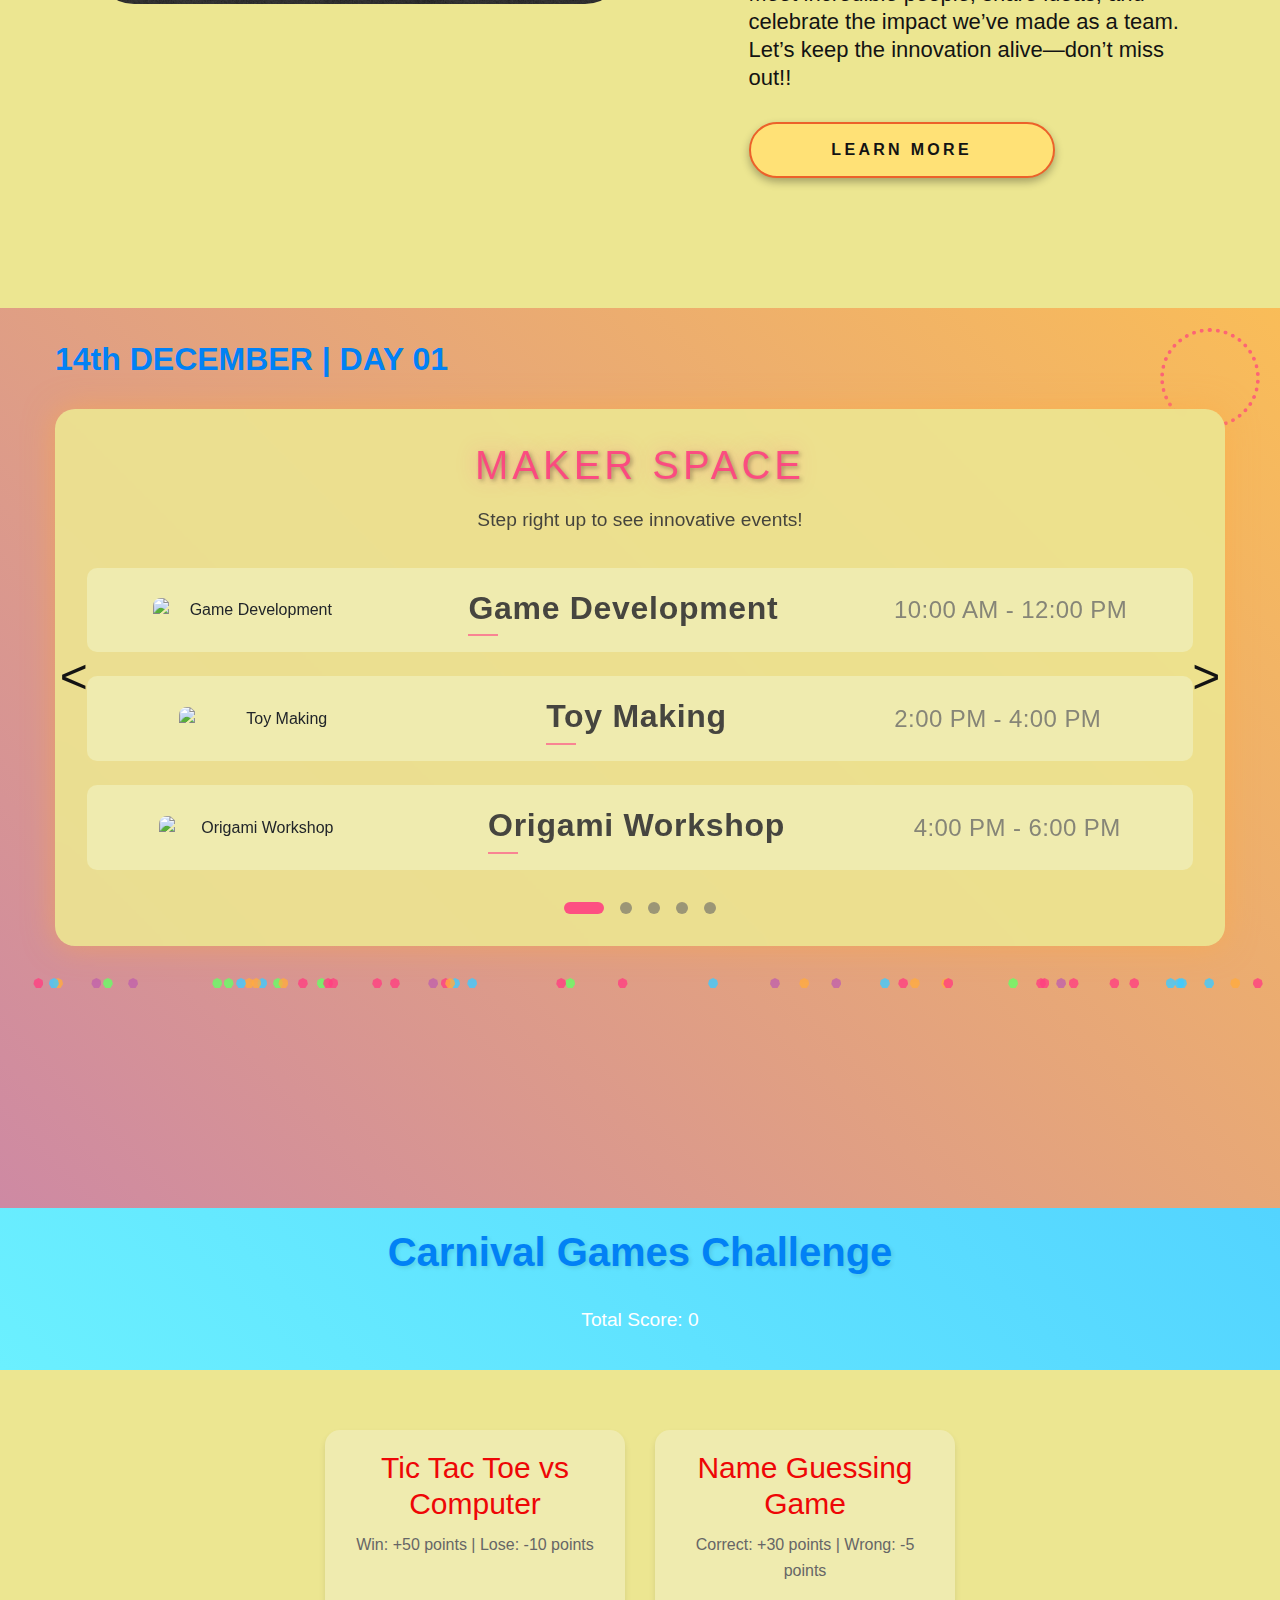
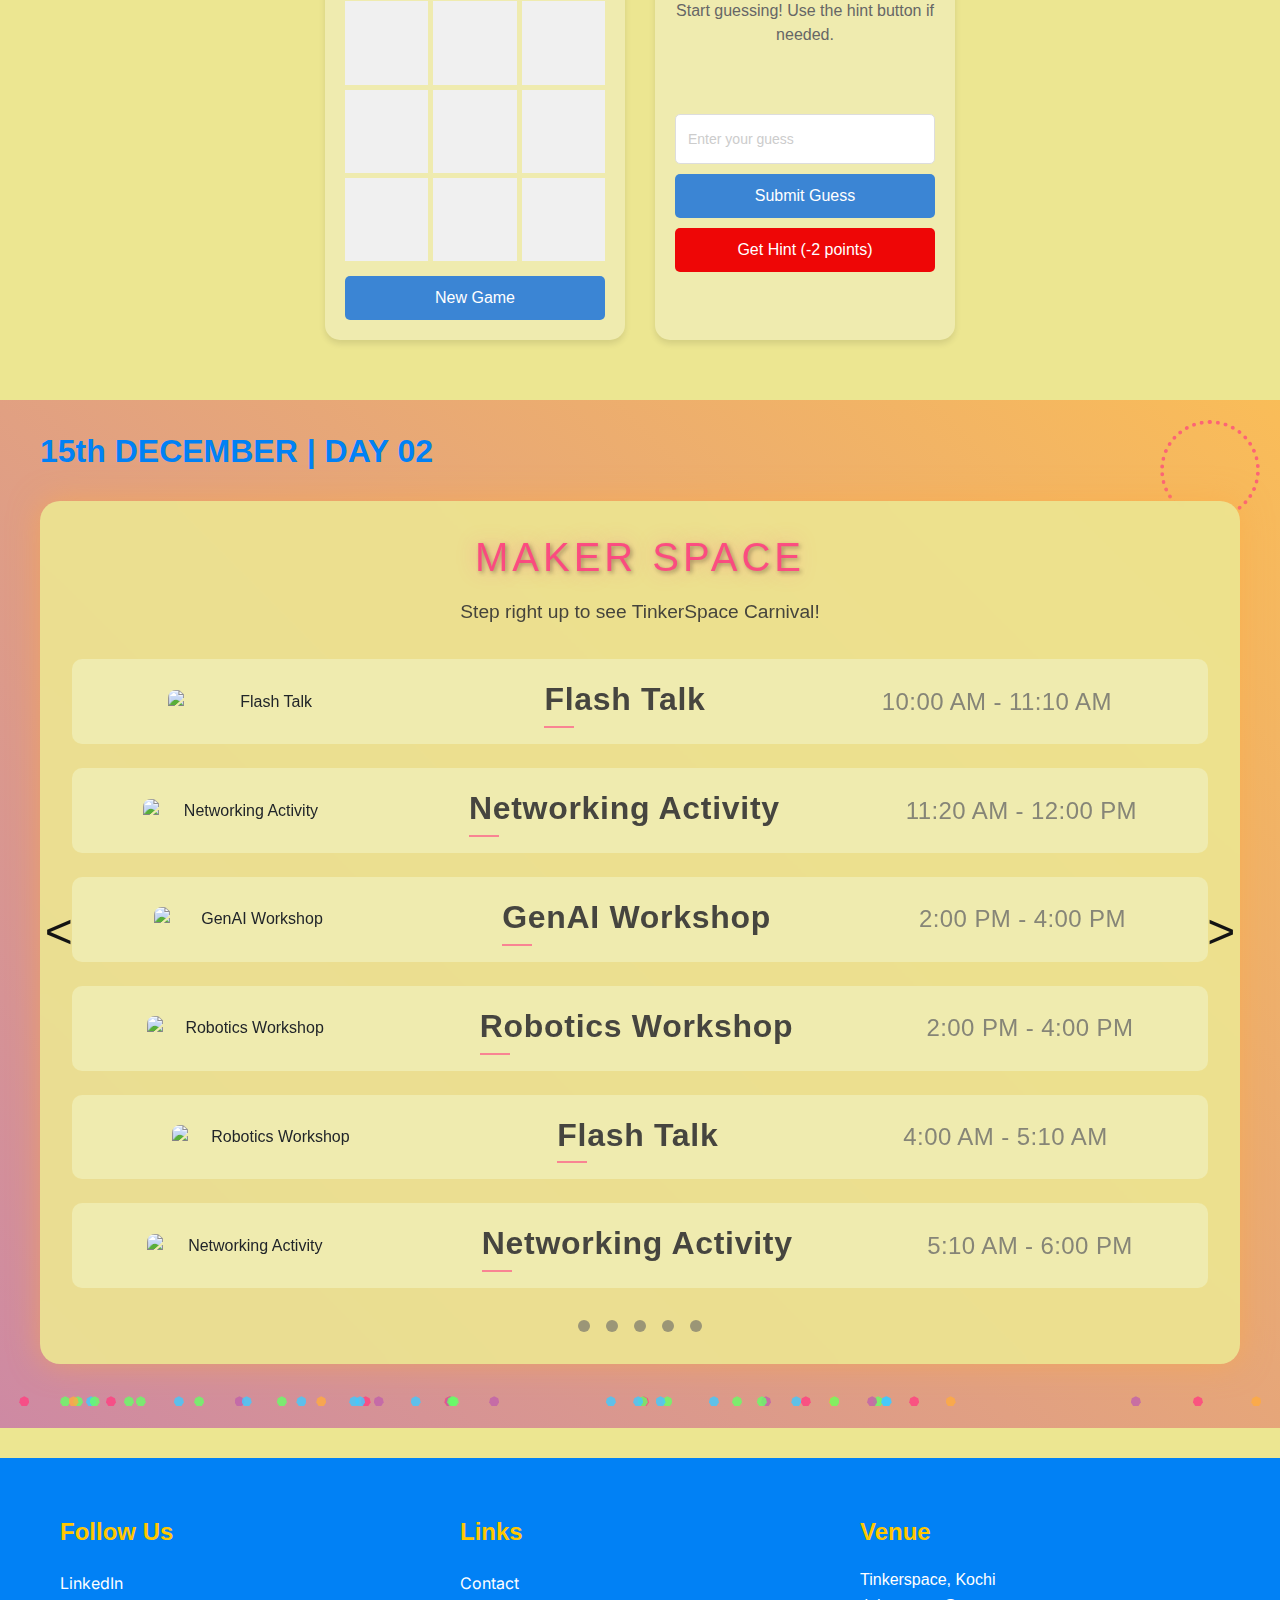
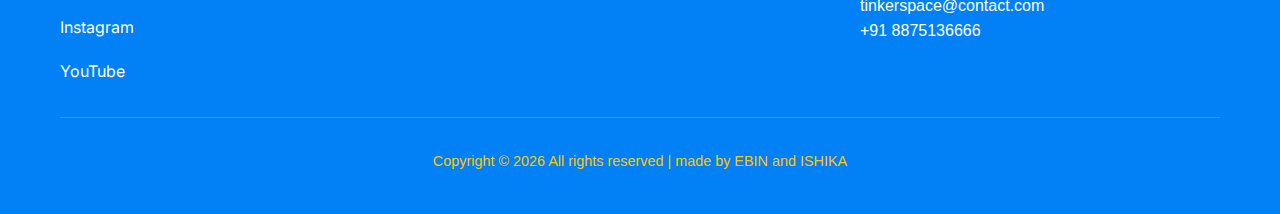
==== commit 67147670: "add arrow" ====
--- a/index.html
+++ b/index.html
@@ -278,6 +278,7 @@
                 font-size: 0.8rem;
             }
         }
+        
    
   </style>
 
@@ -456,6 +457,21 @@
                      0 0 20px rgba(255, 64, 129, 0.4);
         letter-spacing: 4px;
       }
+      @media (max-width: 768px) {
+  .carnival-section .track-title {
+    font-size: 2rem; /* Slightly smaller font size */
+    letter-spacing: 3px; /* Adjust letter spacing */
+    margin-bottom: 0.8rem; /* Reduce bottom margin */
+  }
+}
+
+@media (max-width: 480px) {
+  .carnival-section .track-title {
+    font-size: 1.6rem; /* Further reduce font size */
+    letter-spacing: 2px; /* Adjust letter spacing for smaller screens */
+    margin-bottom: 0.5rem; /* Smaller bottom margin */
+  }
+}
   
       .carnival-section .track-description {
         color: rgba(51, 51, 51, 0.9);
@@ -504,7 +520,8 @@
   
       .carnival-section .content-title {
   color: rgba(51, 51, 51, 0.9);
-  font-size: clamp(1.2rem, 4vw + 0.5rem, 1.8rem); /* Fluid typography */
+  font-size: clamp(1rem, 3vw + 0.3rem, 1.5rem); /* Smaller and responsive */
+
   font-weight: 700; /* Bold with more weight options */
   text-align: center;
   letter-spacing: 0.5px;
@@ -618,13 +635,13 @@
       }
   
       .carnival-section .nav-button {
-        background: rgba(254, 109, 157, 0.7);
+        background: none;
   border: none;
-  color: white;
+
   font-size: 3rem;
   cursor: pointer;
   transition: all 0.3s ease;
-  padding: 1rem;
+  padding: 0.3rem;
 
   pointer-events: aut
       }
@@ -696,8 +713,8 @@
         <p class="track-description"></p>
         <div class="content-rows"></div>
         <div class="carousel-nav">
-          <button class="nav-button prev-button">←</button>
-          <button class="nav-button next-button">→</button>
+          <button class="nav-button prev-button">&lt;</button>
+          <button class="nav-button next-button">&gt;</button>
         </div>
         <div class="indicators"></div>
       </div>
@@ -1315,6 +1332,27 @@
     font-size: clamp(0.9rem, 3.5vw + 0.2rem, 1.2rem);
   }
 }
+@media screen and (max-width: 768px) {
+    .festival-zone .carousel-controls {
+        padding: 0 5px;
+    }
+
+    .festival-zone .control-button {
+        font-size: 1.5rem;
+        padding: 0.5rem;
+    }
+
+    .festival-zone .control-button:hover {
+        transform: scale(1.05);
+    }
+}
+
+@media screen and (max-width: 380px) {
+    .festival-zone .control-button {
+        font-size: 1rem;
+        padding: 0.3rem;
+    }
+}
 
 
       @media (min-width: 768px) {
@@ -1337,13 +1375,14 @@
       }
 
       .festival-zone .control-button {
-        background: rgba(254, 109, 157, 0.7);
+        background: none;
   border: none;
-  color: white;
+
   font-size: 3rem;
   cursor: pointer;
   transition: all 0.3s ease;
-  padding: 1rem;
+  padding: 0.3rem;
+
   pointer-events: auto;
   z-index: 10;
       }
@@ -1413,8 +1452,8 @@
         <p class="pathway-text"></p>
         <div class="info-grids"></div>
         <div class="carousel-controls">
-          <button class="control-button prev-btn">←</button>
-          <button class="control-button next-btn">→</button>
+          <button class="control-button prev-btn">&lt;</button>
+          <button class="control-button next-btn">&gt;</button>
         </div>
         <div class="track-dots"></div>
       </div>
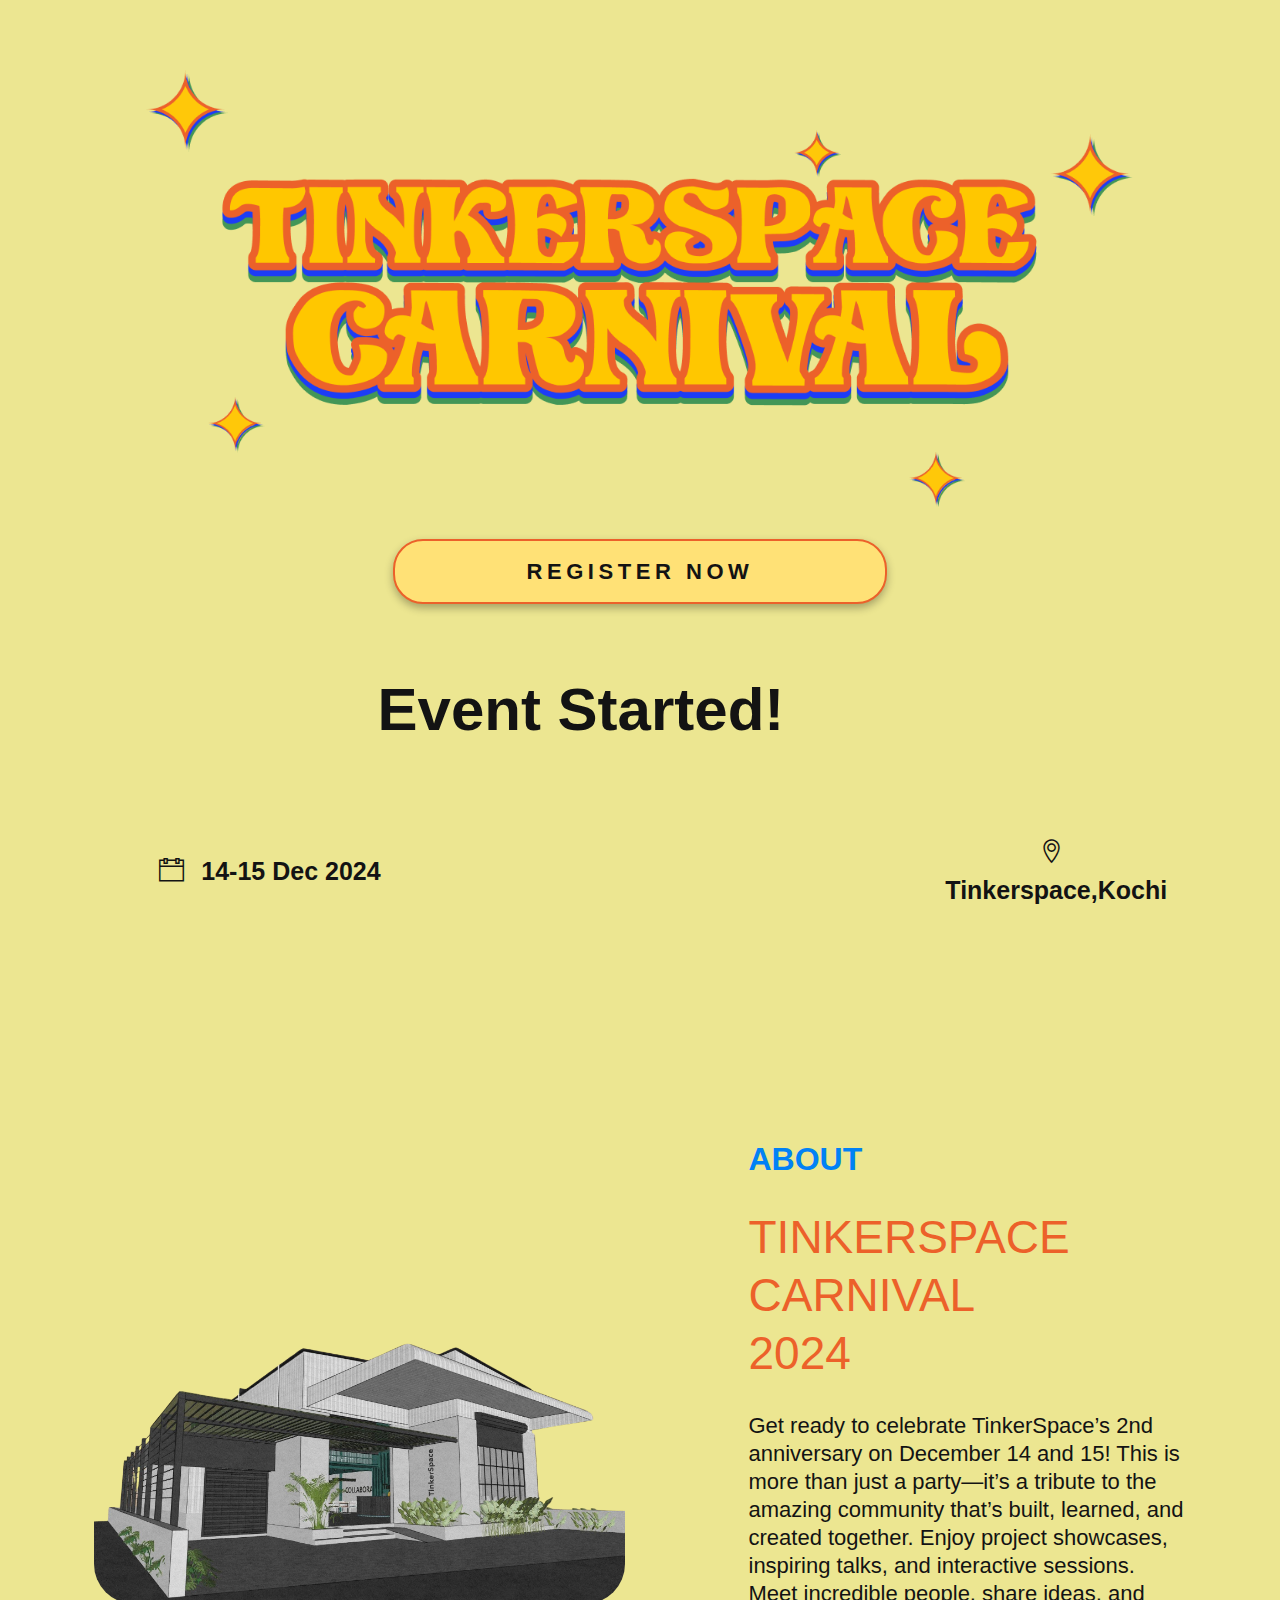
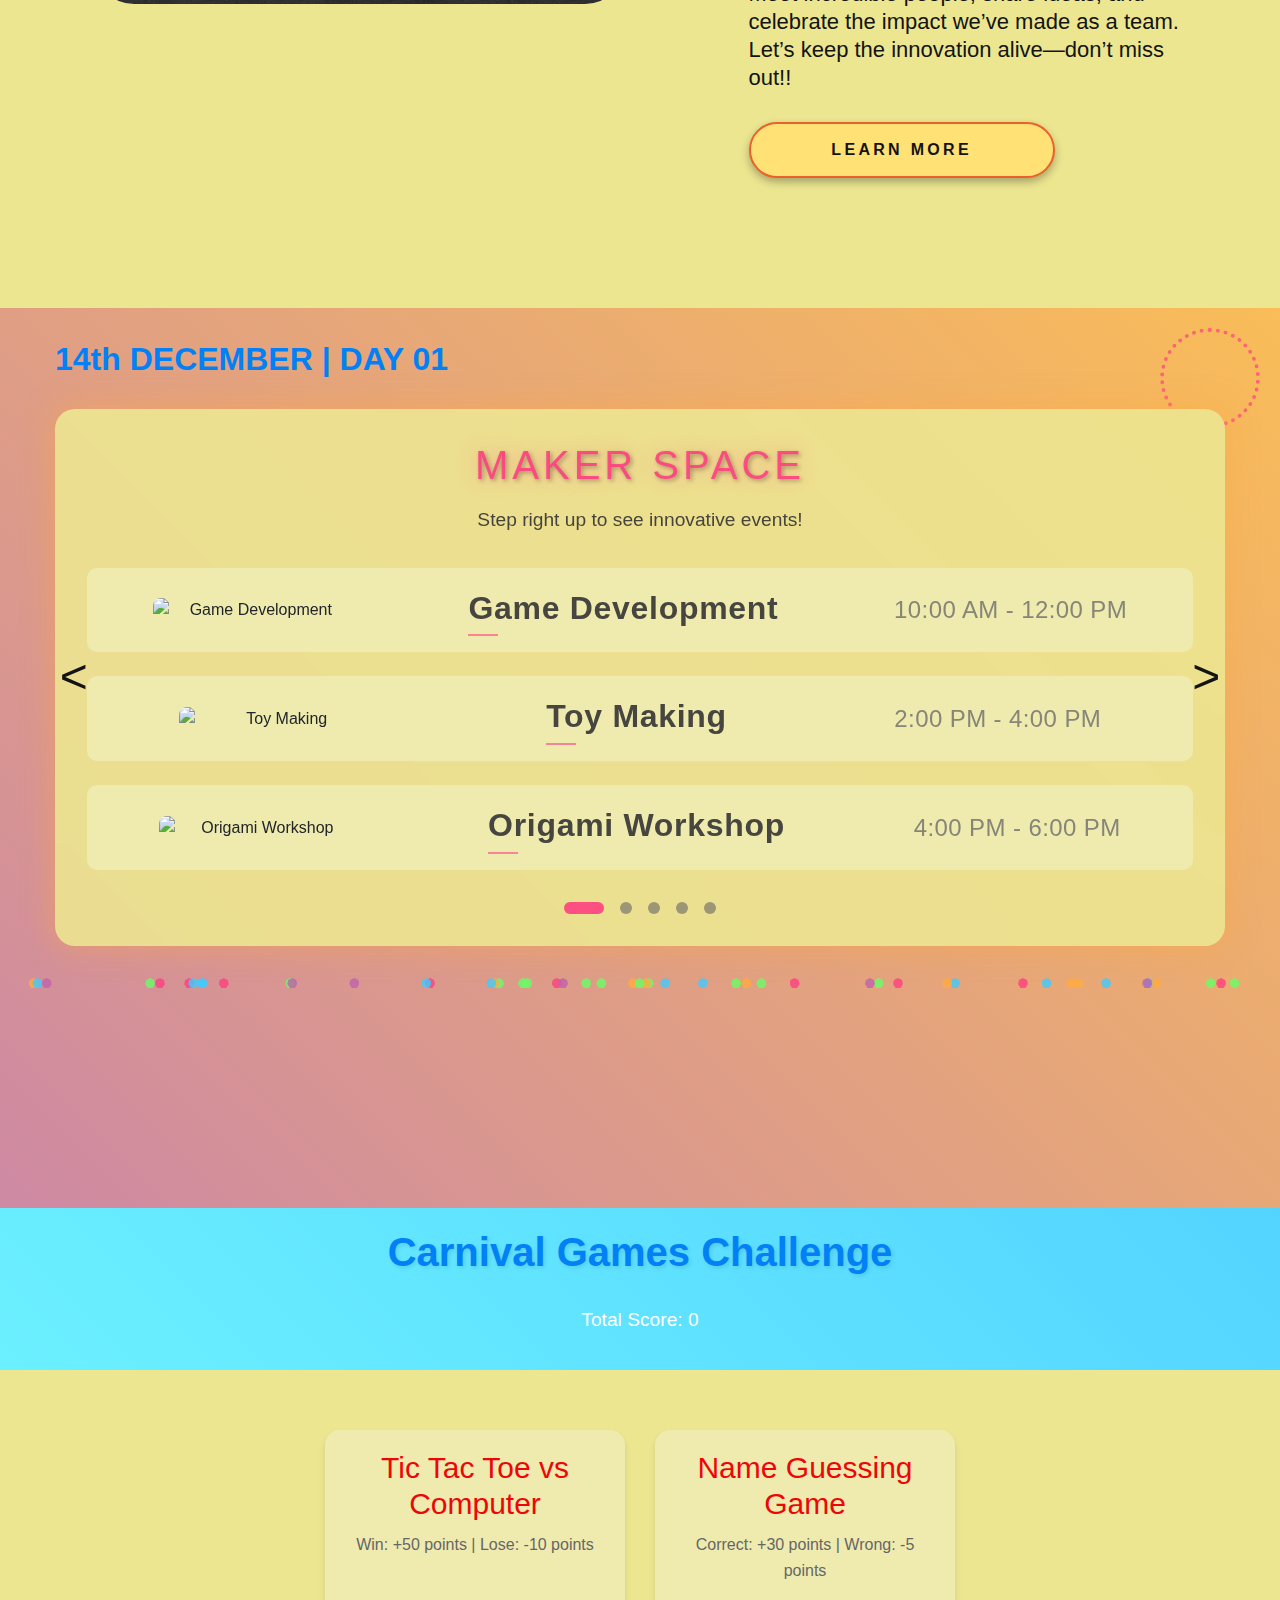
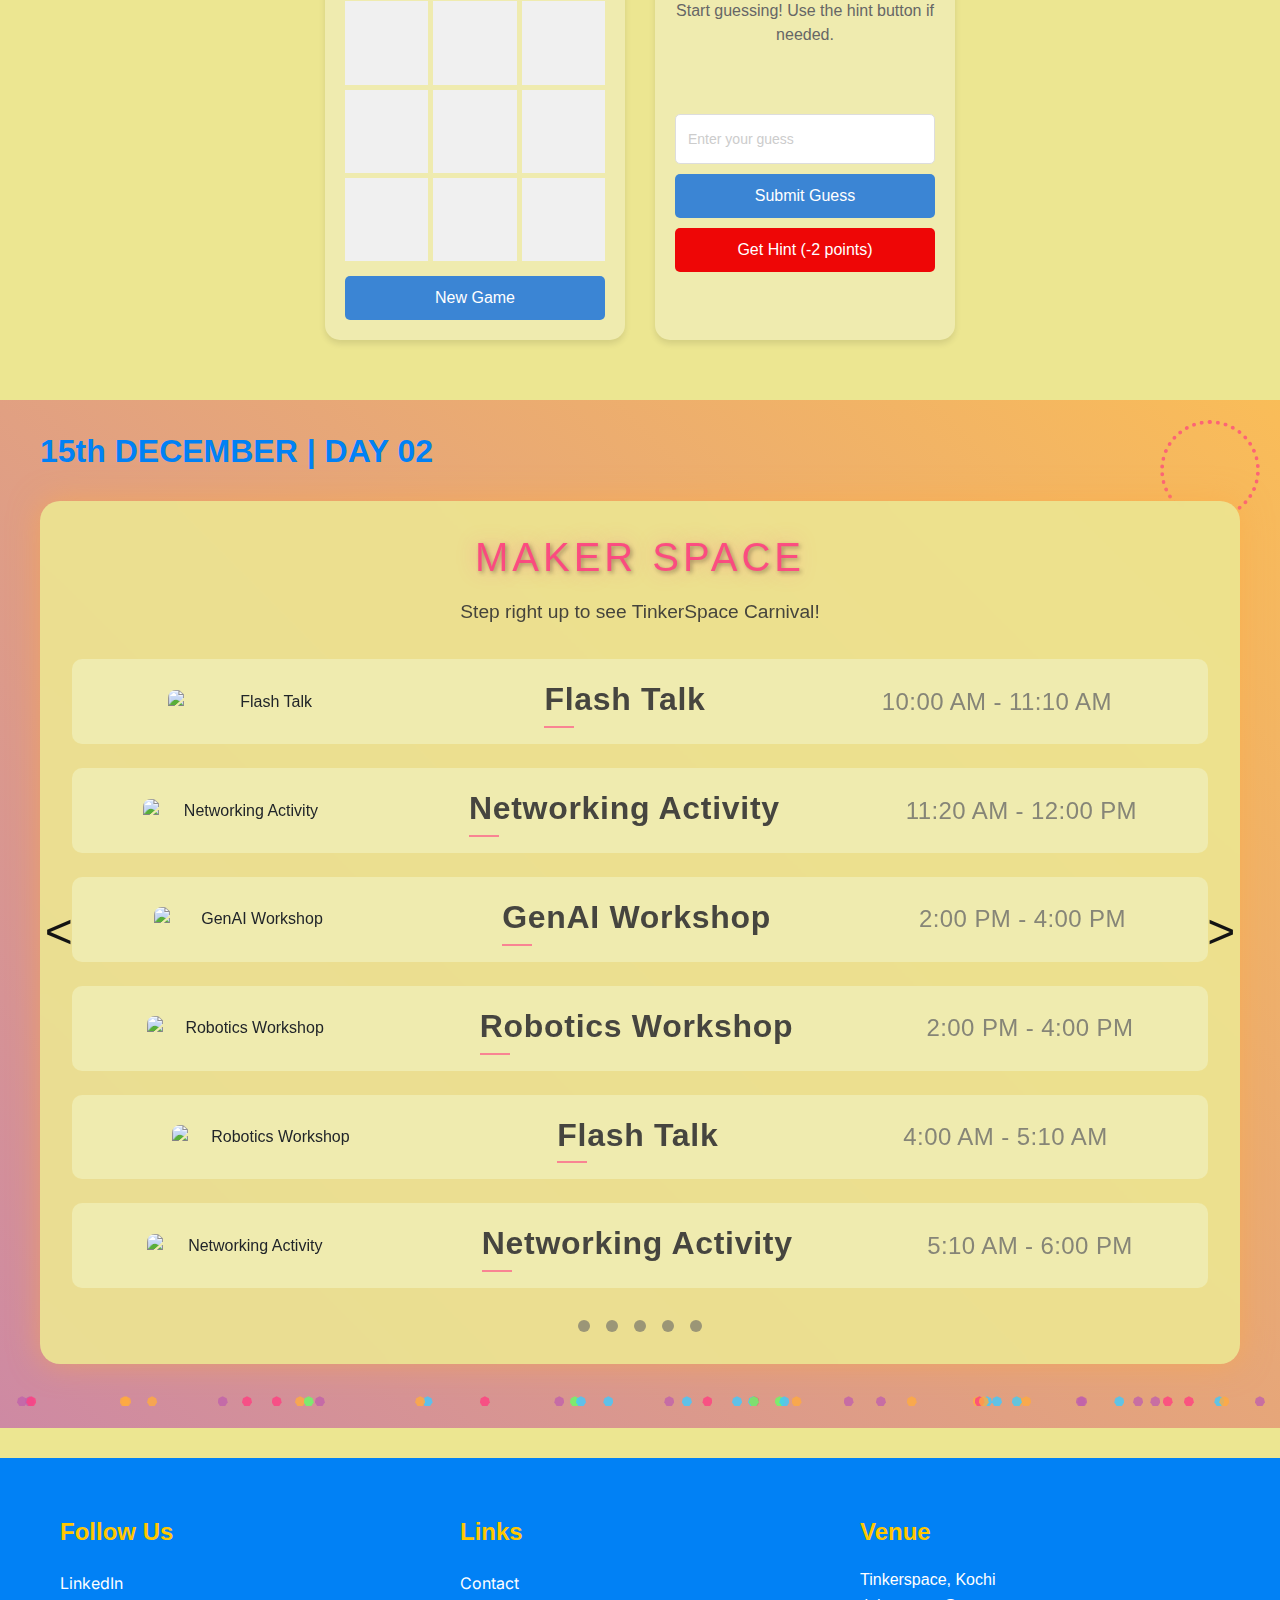
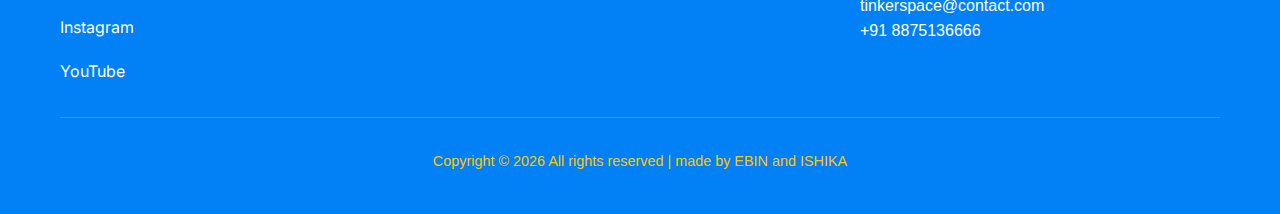
==== commit a000315d: "bg color" ====
--- a/index.html
+++ b/index.html
@@ -657,7 +657,7 @@
 }
   
       .carnival-section .nav-button:hover {
-        background: rgba(255, 171, 64, 1);
+     
   transform: scale(1.1);
       }
   
@@ -1388,7 +1388,7 @@
       }
 
       .festival-zone .control-button:hover {
-        background: rgba(255, 171, 64, 1);
+       
   transform: scale(1.1);
       }
 
